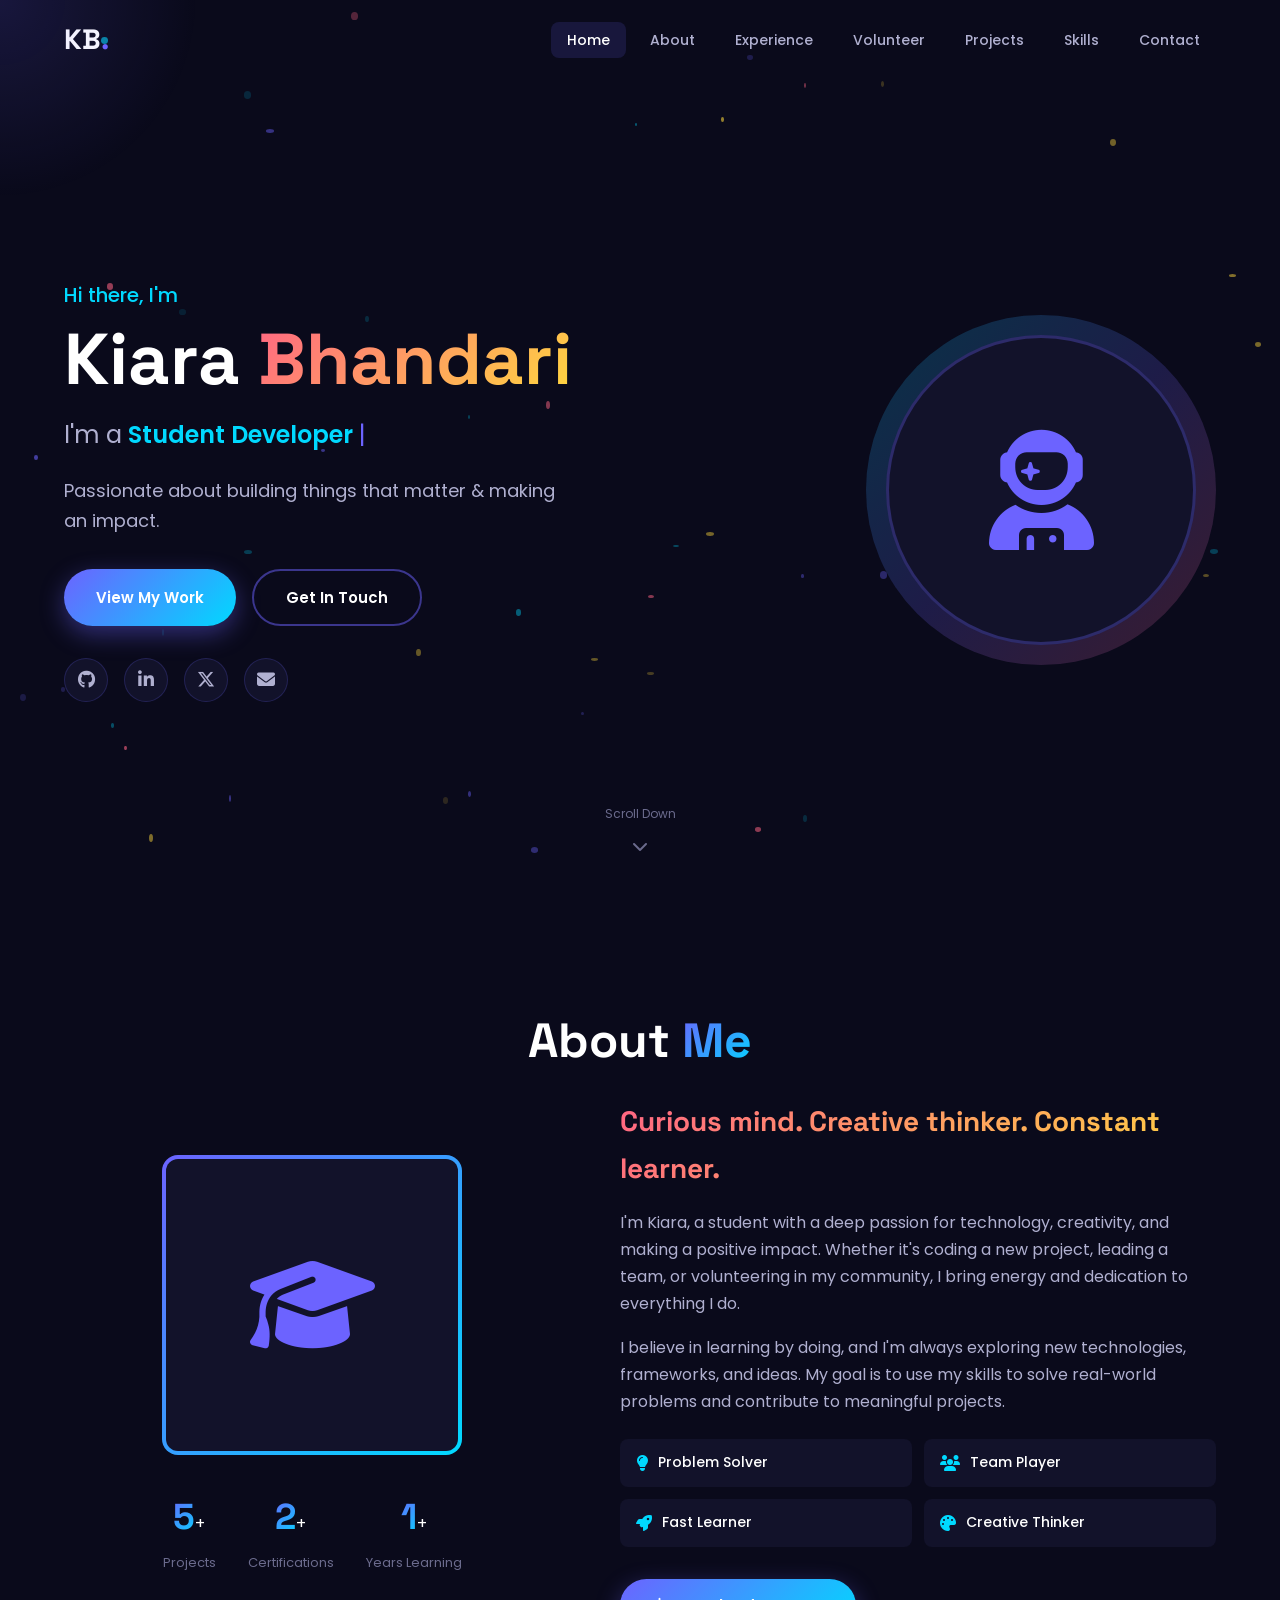
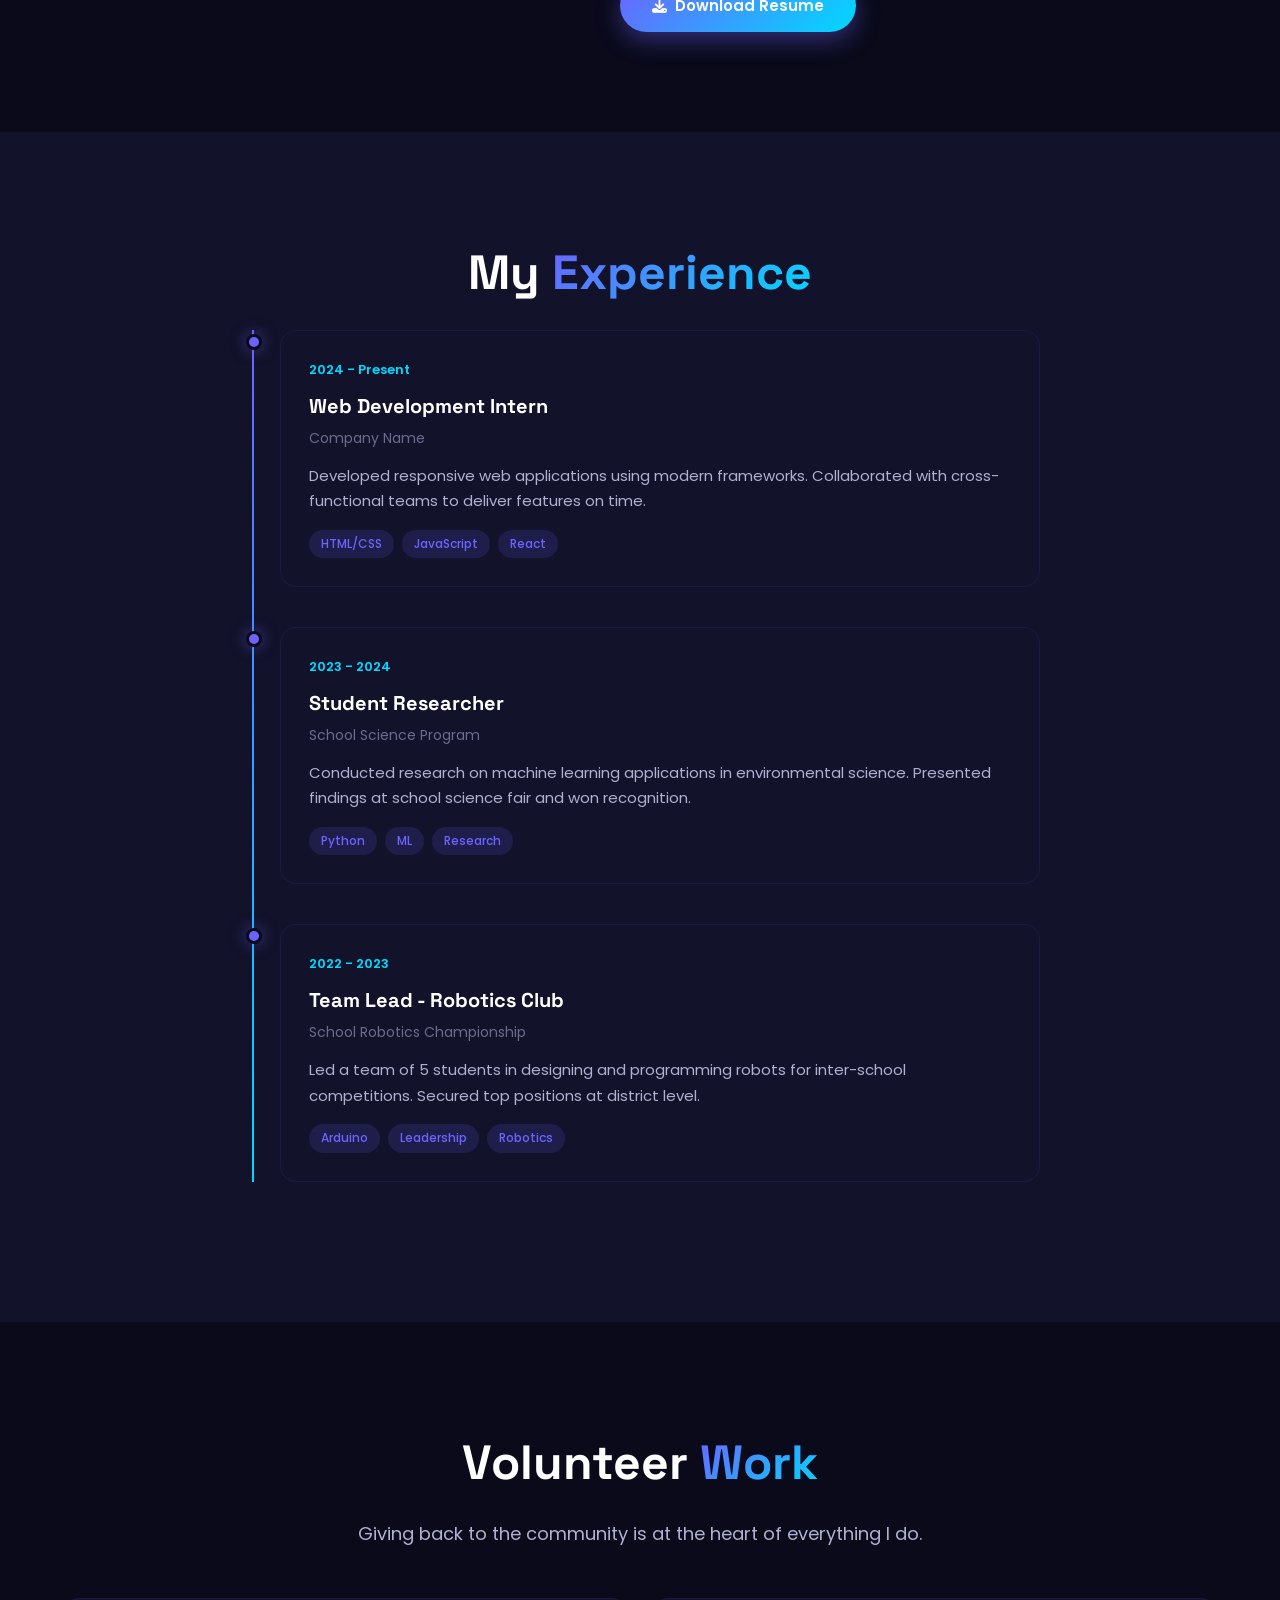
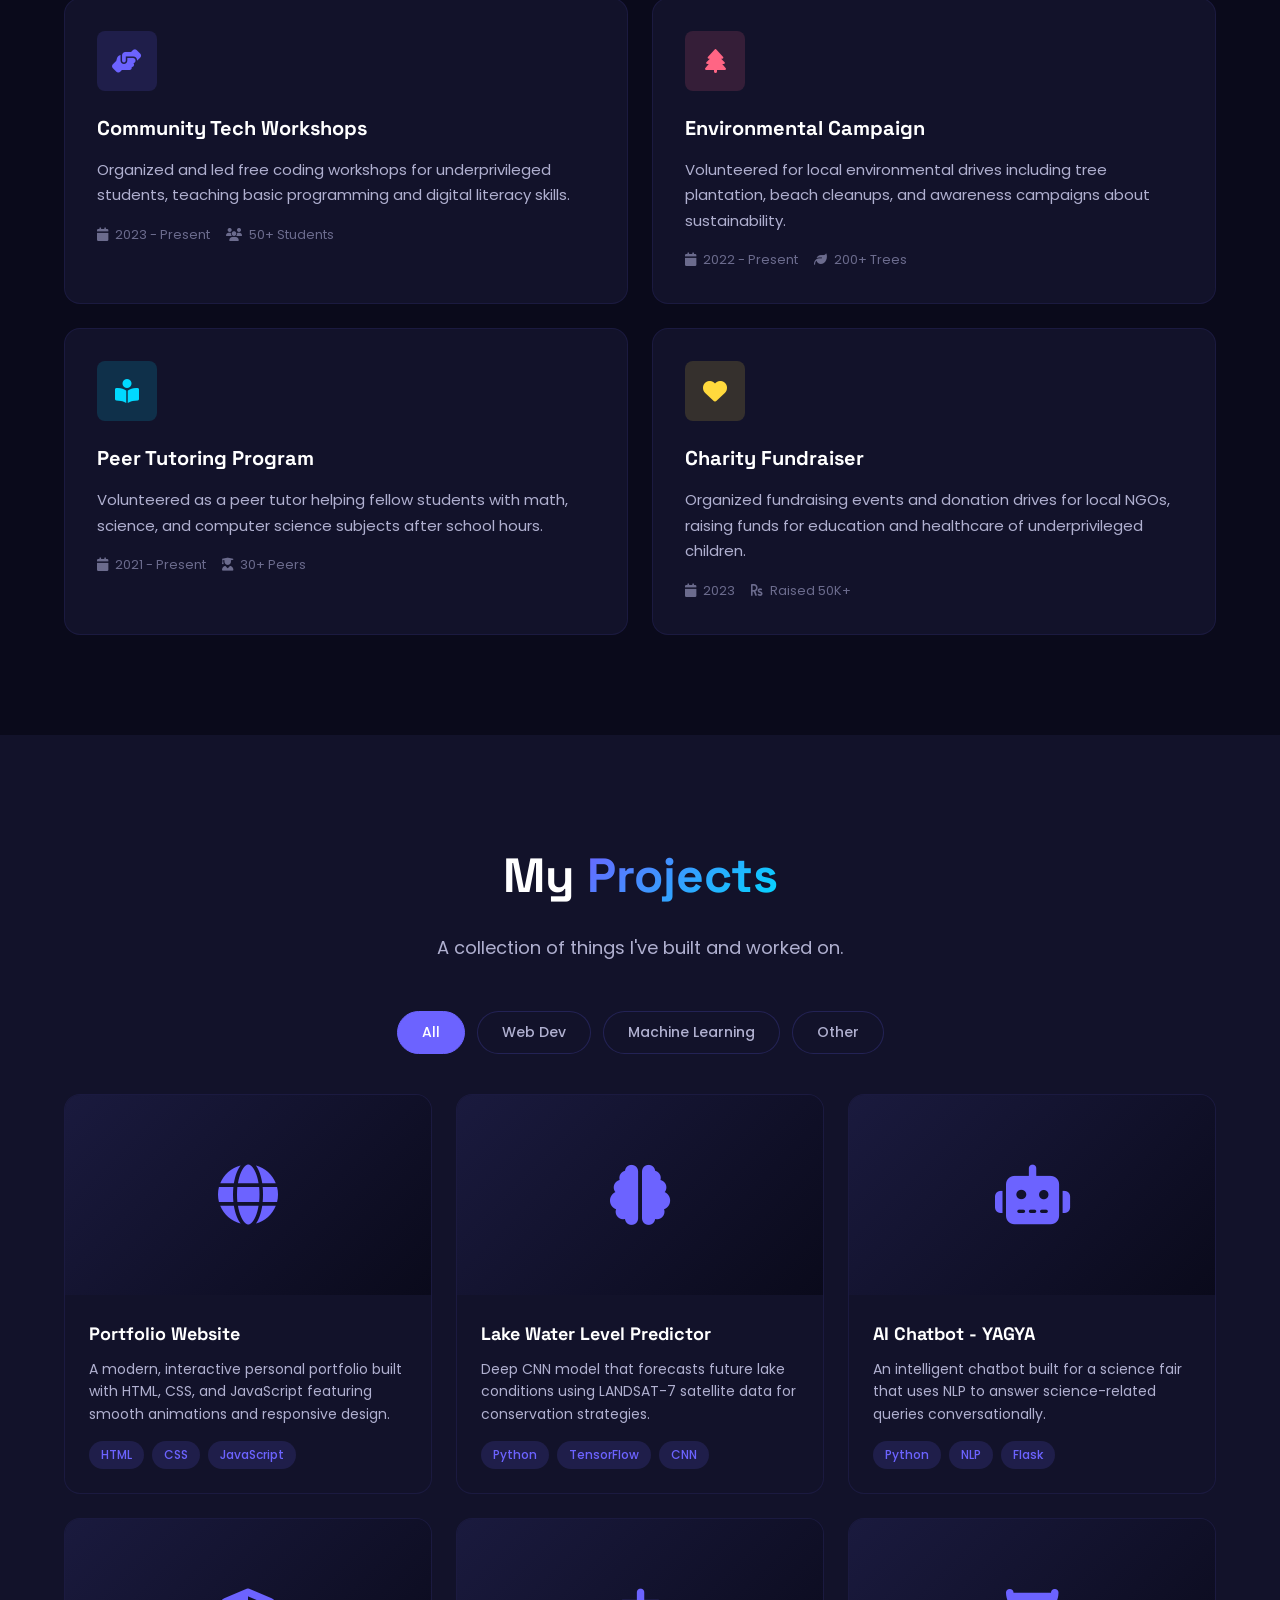
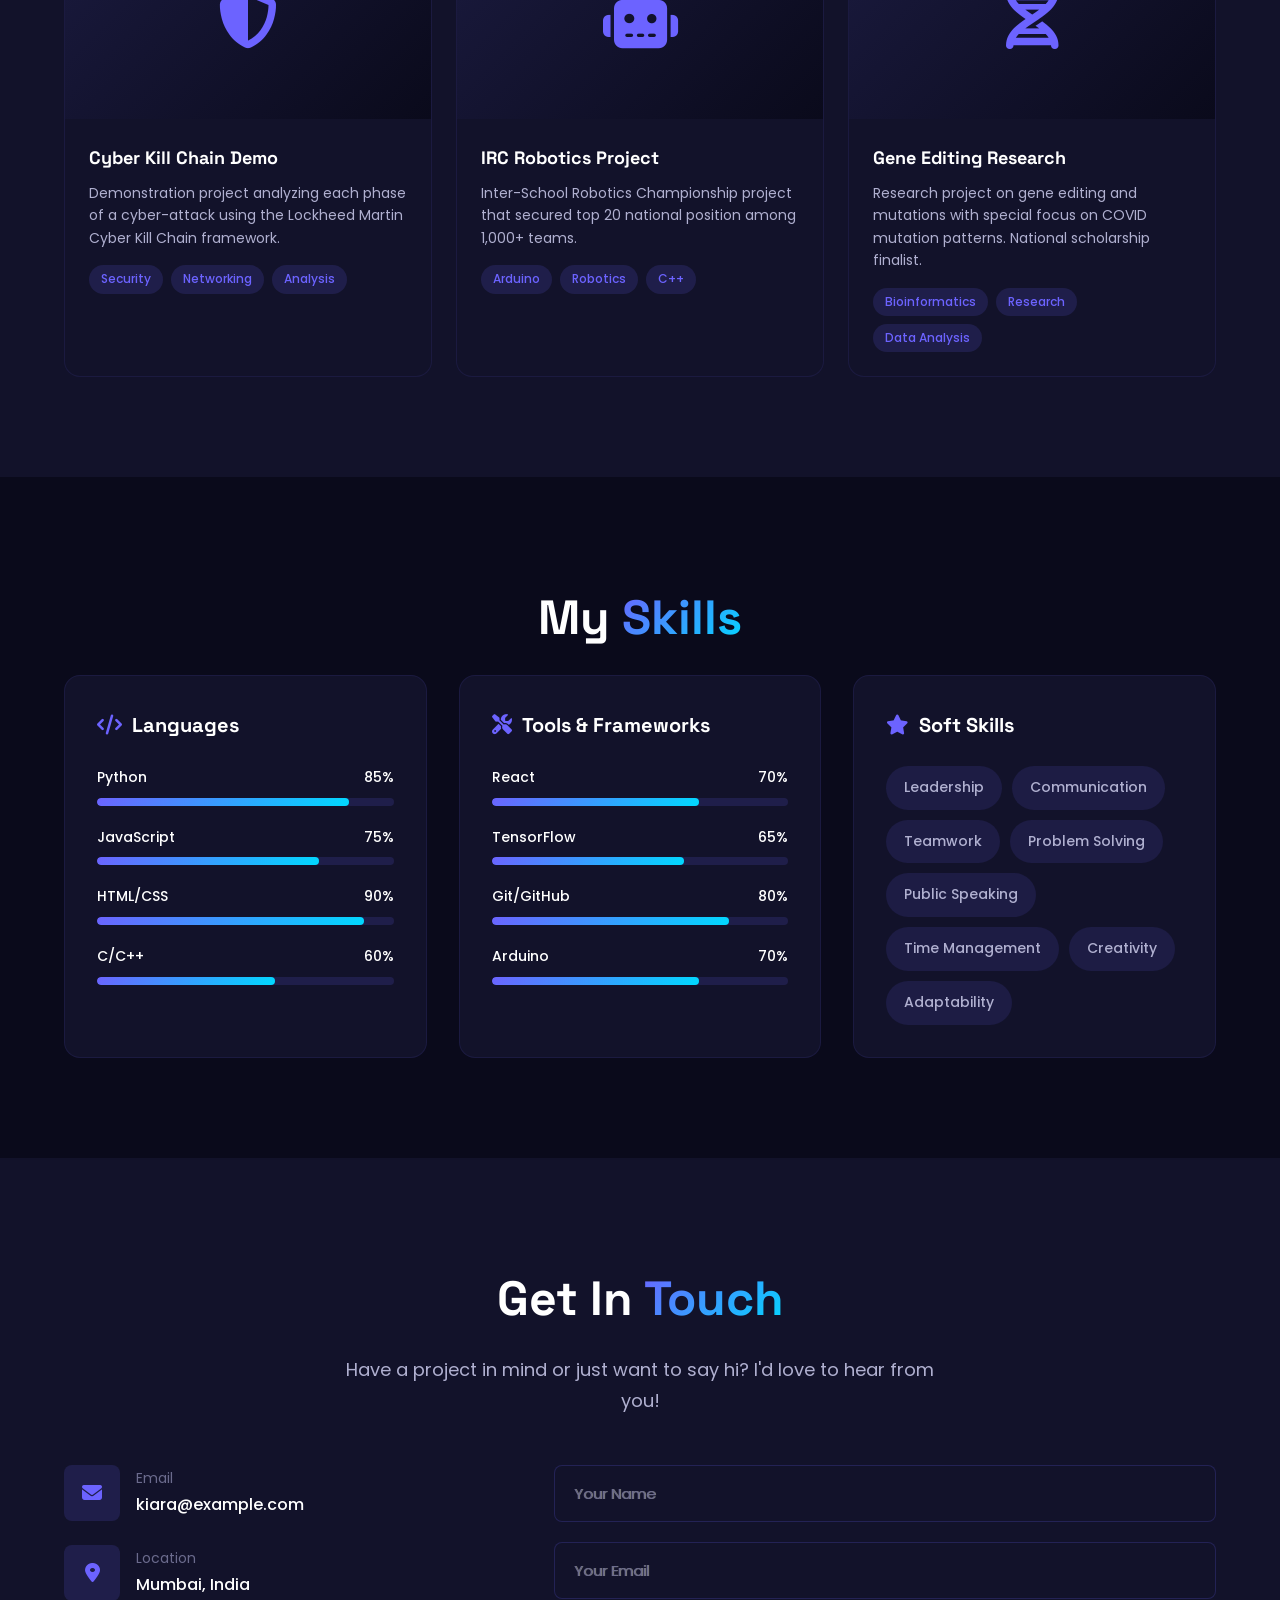
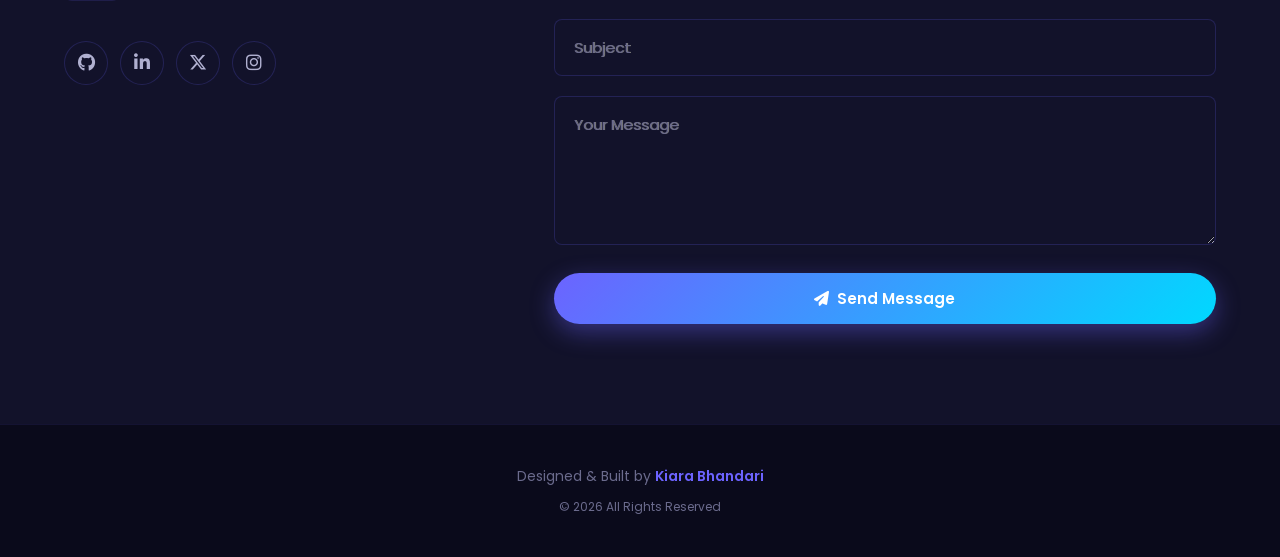
==== index.html @ eb86afe7 "Initial commit: Interactive portfolio website" ====
<!DOCTYPE html>
<html lang="en">
<head>
  <meta charset="UTF-8">
  <meta name="viewport" content="width=device-width, initial-scale=1.0">
  <title>Kiara Bhandari | Portfolio</title>
  <link rel="stylesheet" href="css/style.css">
  <link rel="preconnect" href="https://fonts.googleapis.com">
  <link href="https://fonts.googleapis.com/css2?family=Poppins:wght@300;400;600;700;800&family=Space+Grotesk:wght@400;500;700&display=swap" rel="stylesheet">
  <link rel="stylesheet" href="https://cdnjs.cloudflare.com/ajax/libs/font-awesome/6.5.0/css/all.min.css">
</head>
<body>

  <!-- Cursor Glow -->
  <div class="cursor-glow" id="cursorGlow"></div>

  <!-- Navigation -->
  <nav id="navbar">
    <div class="nav-container">
      <a href="#hero" class="nav-logo">KB<span>.</span></a>
      <button class="nav-toggle" id="navToggle" aria-label="Toggle menu">
        <span></span><span></span><span></span>
      </button>
      <ul class="nav-links" id="navLinks">
        <li><a href="#hero" class="active">Home</a></li>
        <li><a href="#about">About</a></li>
        <li><a href="#experience">Experience</a></li>
        <li><a href="#volunteer">Volunteer</a></li>
        <li><a href="#projects">Projects</a></li>
        <li><a href="#skills">Skills</a></li>
        <li><a href="#contact">Contact</a></li>
      </ul>
    </div>
  </nav>

  <!-- Hero Section -->
  <section id="hero">
    <div class="hero-particles" id="heroParticles"></div>
    <div class="hero-content">
      <div class="hero-text">
        <p class="hero-greeting animate-in">Hi there, I'm</p>
        <h1 class="hero-name animate-in">Kiara <span>Bhandari</span></h1>
        <div class="hero-typing animate-in">
          <span>I'm a </span>
          <span class="typed-text" id="typedText"></span>
          <span class="typing-cursor">|</span>
        </div>
        <p class="hero-tagline animate-in">Passionate about building things that matter & making an impact.</p>
        <div class="hero-cta animate-in">
          <a href="#projects" class="btn btn-primary">View My Work</a>
          <a href="#contact" class="btn btn-outline">Get In Touch</a>
        </div>
        <div class="hero-socials animate-in">
          <a href="https://github.com/" target="_blank" aria-label="GitHub"><i class="fab fa-github"></i></a>
          <a href="https://linkedin.com/" target="_blank" aria-label="LinkedIn"><i class="fab fa-linkedin-in"></i></a>
          <a href="https://twitter.com/" target="_blank" aria-label="Twitter"><i class="fab fa-x-twitter"></i></a>
          <a href="mailto:kiara@example.com" aria-label="Email"><i class="fas fa-envelope"></i></a>
        </div>
      </div>
      <div class="hero-image animate-in">
        <div class="hero-image-wrapper">
          <div class="hero-image-bg"></div>
          <div class="hero-avatar">
            <i class="fas fa-user-astronaut"></i>
          </div>
        </div>
      </div>
    </div>
    <a href="#about" class="scroll-indicator">
      <span>Scroll Down</span>
      <div class="scroll-arrow"><i class="fas fa-chevron-down"></i></div>
    </a>
  </section>

  <!-- About Section -->
  <section id="about" class="section">
    <div class="container">
      <h2 class="section-title" data-animate>About <span>Me</span></h2>
      <div class="about-grid">
        <div class="about-image" data-animate>
          <div class="about-image-frame">
            <div class="about-avatar">
              <i class="fas fa-graduation-cap"></i>
            </div>
          </div>
          <div class="about-stats">
            <div class="stat-item">
              <span class="stat-number" data-count="10">0</span>+
              <span class="stat-label">Projects</span>
            </div>
            <div class="stat-item">
              <span class="stat-number" data-count="5">0</span>+
              <span class="stat-label">Certifications</span>
            </div>
            <div class="stat-item">
              <span class="stat-number" data-count="3">0</span>+
              <span class="stat-label">Years Learning</span>
            </div>
          </div>
        </div>
        <div class="about-content" data-animate>
          <h3>Curious mind. Creative thinker. Constant learner.</h3>
          <p>I'm Kiara, a student with a deep passion for technology, creativity, and making a positive impact. Whether it's coding a new project, leading a team, or volunteering in my community, I bring energy and dedication to everything I do.</p>
          <p>I believe in learning by doing, and I'm always exploring new technologies, frameworks, and ideas. My goal is to use my skills to solve real-world problems and contribute to meaningful projects.</p>
          <div class="about-highlights">
            <div class="highlight-item">
              <i class="fas fa-lightbulb"></i>
              <span>Problem Solver</span>
            </div>
            <div class="highlight-item">
              <i class="fas fa-users"></i>
              <span>Team Player</span>
            </div>
            <div class="highlight-item">
              <i class="fas fa-rocket"></i>
              <span>Fast Learner</span>
            </div>
            <div class="highlight-item">
              <i class="fas fa-palette"></i>
              <span>Creative Thinker</span>
            </div>
          </div>
          <a href="#" class="btn btn-primary" download>
            <i class="fas fa-download"></i> Download Resume
          </a>
        </div>
      </div>
    </div>
  </section>

  <!-- Experience Section -->
  <section id="experience" class="section section-alt">
    <div class="container">
      <h2 class="section-title" data-animate>My <span>Experience</span></h2>
      <div class="timeline" data-animate>
        <div class="timeline-item">
          <div class="timeline-dot"></div>
          <div class="timeline-content">
            <div class="timeline-date">2024 - Present</div>
            <h3>Web Development Intern</h3>
            <h4>Company Name</h4>
            <p>Developed responsive web applications using modern frameworks. Collaborated with cross-functional teams to deliver features on time.</p>
            <div class="timeline-tags">
              <span>HTML/CSS</span>
              <span>JavaScript</span>
              <span>React</span>
            </div>
          </div>
        </div>
        <div class="timeline-item">
          <div class="timeline-dot"></div>
          <div class="timeline-content">
            <div class="timeline-date">2023 - 2024</div>
            <h3>Student Researcher</h3>
            <h4>School Science Program</h4>
            <p>Conducted research on machine learning applications in environmental science. Presented findings at school science fair and won recognition.</p>
            <div class="timeline-tags">
              <span>Python</span>
              <span>ML</span>
              <span>Research</span>
            </div>
          </div>
        </div>
        <div class="timeline-item">
          <div class="timeline-dot"></div>
          <div class="timeline-content">
            <div class="timeline-date">2022 - 2023</div>
            <h3>Team Lead - Robotics Club</h3>
            <h4>School Robotics Championship</h4>
            <p>Led a team of 5 students in designing and programming robots for inter-school competitions. Secured top positions at district level.</p>
            <div class="timeline-tags">
              <span>Arduino</span>
              <span>Leadership</span>
              <span>Robotics</span>
            </div>
          </div>
        </div>
      </div>
    </div>
  </section>

  <!-- Volunteer Work Section -->
  <section id="volunteer" class="section">
    <div class="container">
      <h2 class="section-title" data-animate>Volunteer <span>Work</span></h2>
      <p class="section-subtitle" data-animate>Giving back to the community is at the heart of everything I do.</p>
      <div class="volunteer-grid">
        <div class="volunteer-card" data-animate>
          <div class="volunteer-icon">
            <i class="fas fa-hands-helping"></i>
          </div>
          <h3>Community Tech Workshops</h3>
          <p>Organized and led free coding workshops for underprivileged students, teaching basic programming and digital literacy skills.</p>
          <div class="volunteer-meta">
            <span><i class="fas fa-calendar"></i> 2023 - Present</span>
            <span><i class="fas fa-users"></i> 50+ Students</span>
          </div>
        </div>
        <div class="volunteer-card" data-animate>
          <div class="volunteer-icon">
            <i class="fas fa-tree"></i>
          </div>
          <h3>Environmental Campaign</h3>
          <p>Volunteered for local environmental drives including tree plantation, beach cleanups, and awareness campaigns about sustainability.</p>
          <div class="volunteer-meta">
            <span><i class="fas fa-calendar"></i> 2022 - Present</span>
            <span><i class="fas fa-leaf"></i> 200+ Trees</span>
          </div>
        </div>
        <div class="volunteer-card" data-animate>
          <div class="volunteer-icon">
            <i class="fas fa-book-reader"></i>
          </div>
          <h3>Peer Tutoring Program</h3>
          <p>Volunteered as a peer tutor helping fellow students with math, science, and computer science subjects after school hours.</p>
          <div class="volunteer-meta">
            <span><i class="fas fa-calendar"></i> 2021 - Present</span>
            <span><i class="fas fa-user-graduate"></i> 30+ Peers</span>
          </div>
        </div>
        <div class="volunteer-card" data-animate>
          <div class="volunteer-icon">
            <i class="fas fa-heart"></i>
          </div>
          <h3>Charity Fundraiser</h3>
          <p>Organized fundraising events and donation drives for local NGOs, raising funds for education and healthcare of underprivileged children.</p>
          <div class="volunteer-meta">
            <span><i class="fas fa-calendar"></i> 2023</span>
            <span><i class="fas fa-rupee-sign"></i> Raised 50K+</span>
          </div>
        </div>
      </div>
    </div>
  </section>

  <!-- Projects Section -->
  <section id="projects" class="section section-alt">
    <div class="container">
      <h2 class="section-title" data-animate>My <span>Projects</span></h2>
      <p class="section-subtitle" data-animate>A collection of things I've built and worked on.</p>
      <div class="project-filters" data-animate>
        <button class="filter-btn active" data-filter="all">All</button>
        <button class="filter-btn" data-filter="web">Web Dev</button>
        <button class="filter-btn" data-filter="ml">Machine Learning</button>
        <button class="filter-btn" data-filter="other">Other</button>
      </div>
      <div class="projects-grid">
        <div class="project-card" data-category="web" data-animate>
          <div class="project-image">
            <div class="project-placeholder"><i class="fas fa-globe"></i></div>
            <div class="project-overlay">
              <a href="#" class="project-link" aria-label="View Project"><i class="fas fa-external-link-alt"></i></a>
              <a href="#" class="project-link" aria-label="View Code"><i class="fab fa-github"></i></a>
            </div>
          </div>
          <div class="project-info">
            <h3>Portfolio Website</h3>
            <p>A modern, interactive personal portfolio built with HTML, CSS, and JavaScript featuring smooth animations and responsive design.</p>
            <div class="project-tags">
              <span>HTML</span>
              <span>CSS</span>
              <span>JavaScript</span>
            </div>
          </div>
        </div>
        <div class="project-card" data-category="ml" data-animate>
          <div class="project-image">
            <div class="project-placeholder"><i class="fas fa-brain"></i></div>
            <div class="project-overlay">
              <a href="#" class="project-link" aria-label="View Project"><i class="fas fa-external-link-alt"></i></a>
              <a href="#" class="project-link" aria-label="View Code"><i class="fab fa-github"></i></a>
            </div>
          </div>
          <div class="project-info">
            <h3>Lake Water Level Predictor</h3>
            <p>Deep CNN model that forecasts future lake conditions using LANDSAT-7 satellite data for conservation strategies.</p>
            <div class="project-tags">
              <span>Python</span>
              <span>TensorFlow</span>
              <span>CNN</span>
            </div>
          </div>
        </div>
        <div class="project-card" data-category="web" data-animate>
          <div class="project-image">
            <div class="project-placeholder"><i class="fas fa-robot"></i></div>
            <div class="project-overlay">
              <a href="#" class="project-link" aria-label="View Project"><i class="fas fa-external-link-alt"></i></a>
              <a href="#" class="project-link" aria-label="View Code"><i class="fab fa-github"></i></a>
            </div>
          </div>
          <div class="project-info">
            <h3>AI Chatbot - YAGYA</h3>
            <p>An intelligent chatbot built for a science fair that uses NLP to answer science-related queries conversationally.</p>
            <div class="project-tags">
              <span>Python</span>
              <span>NLP</span>
              <span>Flask</span>
            </div>
          </div>
        </div>
        <div class="project-card" data-category="other" data-animate>
          <div class="project-image">
            <div class="project-placeholder"><i class="fas fa-shield-alt"></i></div>
            <div class="project-overlay">
              <a href="#" class="project-link" aria-label="View Project"><i class="fas fa-external-link-alt"></i></a>
              <a href="#" class="project-link" aria-label="View Code"><i class="fab fa-github"></i></a>
            </div>
          </div>
          <div class="project-info">
            <h3>Cyber Kill Chain Demo</h3>
            <p>Demonstration project analyzing each phase of a cyber-attack using the Lockheed Martin Cyber Kill Chain framework.</p>
            <div class="project-tags">
              <span>Security</span>
              <span>Networking</span>
              <span>Analysis</span>
            </div>
          </div>
        </div>
        <div class="project-card" data-category="other" data-animate>
          <div class="project-image">
            <div class="project-placeholder"><i class="fas fa-robot"></i></div>
            <div class="project-overlay">
              <a href="#" class="project-link" aria-label="View Project"><i class="fas fa-external-link-alt"></i></a>
              <a href="#" class="project-link" aria-label="View Code"><i class="fab fa-github"></i></a>
            </div>
          </div>
          <div class="project-info">
            <h3>IRC Robotics Project</h3>
            <p>Inter-School Robotics Championship project that secured top 20 national position among 1,000+ teams.</p>
            <div class="project-tags">
              <span>Arduino</span>
              <span>Robotics</span>
              <span>C++</span>
            </div>
          </div>
        </div>
        <div class="project-card" data-category="ml" data-animate>
          <div class="project-image">
            <div class="project-placeholder"><i class="fas fa-dna"></i></div>
            <div class="project-overlay">
              <a href="#" class="project-link" aria-label="View Project"><i class="fas fa-external-link-alt"></i></a>
              <a href="#" class="project-link" aria-label="View Code"><i class="fab fa-github"></i></a>
            </div>
          </div>
          <div class="project-info">
            <h3>Gene Editing Research</h3>
            <p>Research project on gene editing and mutations with special focus on COVID mutation patterns. National scholarship finalist.</p>
            <div class="project-tags">
              <span>Bioinformatics</span>
              <span>Research</span>
              <span>Data Analysis</span>
            </div>
          </div>
        </div>
      </div>
    </div>
  </section>

  <!-- Skills Section -->
  <section id="skills" class="section">
    <div class="container">
      <h2 class="section-title" data-animate>My <span>Skills</span></h2>
      <div class="skills-grid" data-animate>
        <div class="skill-category">
          <h3><i class="fas fa-code"></i> Languages</h3>
          <div class="skill-items">
            <div class="skill-item">
              <div class="skill-info">
                <span>Python</span>
                <span>85%</span>
              </div>
              <div class="skill-bar"><div class="skill-progress" data-width="85"></div></div>
            </div>
            <div class="skill-item">
              <div class="skill-info">
                <span>JavaScript</span>
                <span>75%</span>
              </div>
              <div class="skill-bar"><div class="skill-progress" data-width="75"></div></div>
            </div>
            <div class="skill-item">
              <div class="skill-info">
                <span>HTML/CSS</span>
                <span>90%</span>
              </div>
              <div class="skill-bar"><div class="skill-progress" data-width="90"></div></div>
            </div>
            <div class="skill-item">
              <div class="skill-info">
                <span>C/C++</span>
                <span>60%</span>
              </div>
              <div class="skill-bar"><div class="skill-progress" data-width="60"></div></div>
            </div>
          </div>
        </div>
        <div class="skill-category">
          <h3><i class="fas fa-tools"></i> Tools & Frameworks</h3>
          <div class="skill-items">
            <div class="skill-item">
              <div class="skill-info">
                <span>React</span>
                <span>70%</span>
              </div>
              <div class="skill-bar"><div class="skill-progress" data-width="70"></div></div>
            </div>
            <div class="skill-item">
              <div class="skill-info">
                <span>TensorFlow</span>
                <span>65%</span>
              </div>
              <div class="skill-bar"><div class="skill-progress" data-width="65"></div></div>
            </div>
            <div class="skill-item">
              <div class="skill-info">
                <span>Git/GitHub</span>
                <span>80%</span>
              </div>
              <div class="skill-bar"><div class="skill-progress" data-width="80"></div></div>
            </div>
            <div class="skill-item">
              <div class="skill-info">
                <span>Arduino</span>
                <span>70%</span>
              </div>
              <div class="skill-bar"><div class="skill-progress" data-width="70"></div></div>
            </div>
          </div>
        </div>
        <div class="skill-category">
          <h3><i class="fas fa-star"></i> Soft Skills</h3>
          <div class="soft-skills">
            <span class="soft-skill-tag">Leadership</span>
            <span class="soft-skill-tag">Communication</span>
            <span class="soft-skill-tag">Teamwork</span>
            <span class="soft-skill-tag">Problem Solving</span>
            <span class="soft-skill-tag">Public Speaking</span>
            <span class="soft-skill-tag">Time Management</span>
            <span class="soft-skill-tag">Creativity</span>
            <span class="soft-skill-tag">Adaptability</span>
          </div>
        </div>
      </div>
    </div>
  </section>

  <!-- Contact Section -->
  <section id="contact" class="section section-alt">
    <div class="container">
      <h2 class="section-title" data-animate>Get In <span>Touch</span></h2>
      <p class="section-subtitle" data-animate>Have a project in mind or just want to say hi? I'd love to hear from you!</p>
      <div class="contact-grid">
        <div class="contact-info" data-animate>
          <div class="contact-item">
            <div class="contact-icon"><i class="fas fa-envelope"></i></div>
            <div>
              <h4>Email</h4>
              <p>kiara@example.com</p>
            </div>
          </div>
          <div class="contact-item">
            <div class="contact-icon"><i class="fas fa-map-marker-alt"></i></div>
            <div>
              <h4>Location</h4>
              <p>Mumbai, India</p>
            </div>
          </div>
          <div class="contact-socials">
            <a href="https://github.com/" target="_blank" aria-label="GitHub"><i class="fab fa-github"></i></a>
            <a href="https://linkedin.com/" target="_blank" aria-label="LinkedIn"><i class="fab fa-linkedin-in"></i></a>
            <a href="https://twitter.com/" target="_blank" aria-label="Twitter"><i class="fab fa-x-twitter"></i></a>
            <a href="https://instagram.com/" target="_blank" aria-label="Instagram"><i class="fab fa-instagram"></i></a>
          </div>
        </div>
        <form class="contact-form" data-animate id="contactForm">
          <div class="form-group">
            <input type="text" id="name" placeholder="Your Name" required>
            <label for="name">Your Name</label>
          </div>
          <div class="form-group">
            <input type="email" id="email" placeholder="Your Email" required>
            <label for="email">Your Email</label>
          </div>
          <div class="form-group">
            <input type="text" id="subject" placeholder="Subject" required>
            <label for="subject">Subject</label>
          </div>
          <div class="form-group">
            <textarea id="message" rows="5" placeholder="Your Message" required></textarea>
            <label for="message">Your Message</label>
          </div>
          <button type="submit" class="btn btn-primary btn-block">
            <i class="fas fa-paper-plane"></i> Send Message
          </button>
        </form>
      </div>
    </div>
  </section>

  <!-- Footer -->
  <footer>
    <div class="container">
      <p>Designed & Built by <span>Kiara Bhandari</span></p>
      <p class="footer-copy">&copy; 2026 All Rights Reserved</p>
    </div>
  </footer>

  <!-- Back to Top -->
  <button id="backToTop" class="back-to-top" aria-label="Back to top">
    <i class="fas fa-arrow-up"></i>
  </button>

  <script src="js/main.js"></script>
</body>
</html>
---- css/style.css ----
/* ===== CSS Variables ===== */
:root {
  --primary: #6C63FF;
  --primary-dark: #5A52D5;
  --secondary: #FF6584;
  --accent: #00D9FF;
  --accent2: #FFD93D;
  --bg-dark: #0A0A1B;
  --bg-card: #12122A;
  --bg-card-hover: #1A1A3E;
  --text-primary: #FFFFFF;
  --text-secondary: #B0B0D0;
  --text-muted: #6B6B8D;
  --gradient-1: linear-gradient(135deg, #6C63FF, #00D9FF);
  --gradient-2: linear-gradient(135deg, #FF6584, #FFD93D);
  --gradient-3: linear-gradient(135deg, #00D9FF, #6C63FF, #FF6584);
  --shadow-glow: 0 0 30px rgba(108, 99, 255, 0.3);
  --shadow-card: 0 10px 40px rgba(0, 0, 0, 0.3);
  --radius: 16px;
  --radius-sm: 8px;
  --transition: all 0.3s cubic-bezier(0.4, 0, 0.2, 1);
  --font-primary: 'Poppins', sans-serif;
  --font-heading: 'Space Grotesk', sans-serif;
}

/* ===== Reset & Base ===== */
*, *::before, *::after {
  margin: 0;
  padding: 0;
  box-sizing: border-box;
}

html {
  scroll-behavior: smooth;
  scroll-padding-top: 80px;
}

body {
  font-family: var(--font-primary);
  background: var(--bg-dark);
  color: var(--text-primary);
  line-height: 1.7;
  overflow-x: hidden;
}

a {
  text-decoration: none;
  color: inherit;
}

img {
  max-width: 100%;
  display: block;
}

.container {
  max-width: 1200px;
  margin: 0 auto;
  padding: 0 24px;
}

/* ===== Cursor Glow ===== */
.cursor-glow {
  position: fixed;
  width: 400px;
  height: 400px;
  border-radius: 50%;
  background: radial-gradient(circle, rgba(108, 99, 255, 0.15) 0%, transparent 70%);
  pointer-events: none;
  z-index: 9999;
  transform: translate(-50%, -50%);
  transition: opacity 0.3s;
}

/* ===== Navigation ===== */
#navbar {
  position: fixed;
  top: 0;
  left: 0;
  right: 0;
  z-index: 1000;
  padding: 16px 0;
  transition: var(--transition);
  background: transparent;
}

#navbar.scrolled {
  background: rgba(10, 10, 27, 0.9);
  backdrop-filter: blur(20px);
  padding: 10px 0;
  box-shadow: 0 4px 30px rgba(0, 0, 0, 0.3);
}

.nav-container {
  max-width: 1200px;
  margin: 0 auto;
  padding: 0 24px;
  display: flex;
  align-items: center;
  justify-content: space-between;
}

.nav-logo {
  font-family: var(--font-heading);
  font-size: 28px;
  font-weight: 700;
  color: var(--text-primary);
}

.nav-logo span {
  color: var(--primary);
}

.nav-links {
  display: flex;
  list-style: none;
  gap: 8px;
}

.nav-links a {
  padding: 8px 16px;
  border-radius: var(--radius-sm);
  font-size: 14px;
  font-weight: 500;
  color: var(--text-secondary);
  transition: var(--transition);
  position: relative;
}

.nav-links a:hover,
.nav-links a.active {
  color: var(--text-primary);
  background: rgba(108, 99, 255, 0.15);
}

.nav-toggle {
  display: none;
  flex-direction: column;
  gap: 5px;
  background: none;
  border: none;
  cursor: pointer;
  padding: 4px;
}

.nav-toggle span {
  width: 24px;
  height: 2px;
  background: var(--text-primary);
  transition: var(--transition);
  border-radius: 2px;
}

/* ===== Section Styles ===== */
.section {
  padding: 100px 0;
}

.section-alt {
  background: var(--bg-card);
}

.section-title {
  font-family: var(--font-heading);
  font-size: 48px;
  font-weight: 700;
  text-align: center;
  margin-bottom: 16px;
}

.section-title span {
  background: var(--gradient-1);
  -webkit-background-clip: text;
  -webkit-text-fill-color: transparent;
  background-clip: text;
}

.section-subtitle {
  text-align: center;
  color: var(--text-secondary);
  font-size: 18px;
  max-width: 600px;
  margin: 0 auto 48px;
}

/* ===== Hero Section ===== */
#hero {
  min-height: 100vh;
  display: flex;
  align-items: center;
  justify-content: center;
  position: relative;
  overflow: hidden;
  padding-top: 80px;
}

.hero-particles {
  position: absolute;
  inset: 0;
  z-index: 0;
}

.hero-content {
  position: relative;
  z-index: 1;
  display: flex;
  align-items: center;
  justify-content: space-between;
  max-width: 1200px;
  margin: 0 auto;
  padding: 0 24px;
  width: 100%;
  gap: 60px;
}

.hero-text {
  flex: 1;
}

.hero-greeting {
  font-size: 20px;
  color: var(--accent);
  font-weight: 500;
  margin-bottom: 8px;
}

.hero-name {
  font-family: var(--font-heading);
  font-size: 72px;
  font-weight: 800;
  line-height: 1.1;
  margin-bottom: 16px;
}

.hero-name span {
  background: var(--gradient-2);
  -webkit-background-clip: text;
  -webkit-text-fill-color: transparent;
  background-clip: text;
}

.hero-typing {
  font-size: 24px;
  color: var(--text-secondary);
  margin-bottom: 20px;
  min-height: 36px;
}

.typed-text {
  color: var(--accent);
  font-weight: 600;
}

.typing-cursor {
  color: var(--primary);
  animation: blink 1s infinite;
}

@keyframes blink {
  0%, 100% { opacity: 1; }
  50% { opacity: 0; }
}

.hero-tagline {
  font-size: 18px;
  color: var(--text-secondary);
  margin-bottom: 32px;
  max-width: 500px;
}

.hero-cta {
  display: flex;
  gap: 16px;
  margin-bottom: 32px;
}

.hero-socials {
  display: flex;
  gap: 16px;
}

.hero-socials a {
  width: 44px;
  height: 44px;
  border-radius: 50%;
  display: flex;
  align-items: center;
  justify-content: center;
  background: var(--bg-card);
  color: var(--text-secondary);
  font-size: 18px;
  transition: var(--transition);
  border: 1px solid rgba(108, 99, 255, 0.2);
}

.hero-socials a:hover {
  background: var(--primary);
  color: white;
  transform: translateY(-4px);
  box-shadow: var(--shadow-glow);
}

.hero-image {
  flex: 0 0 auto;
}

.hero-image-wrapper {
  position: relative;
  width: 350px;
  height: 350px;
}

.hero-image-bg {
  position: absolute;
  inset: 0;
  border-radius: 50%;
  background: var(--gradient-3);
  opacity: 0.2;
  animation: pulse 4s ease-in-out infinite;
}

@keyframes pulse {
  0%, 100% { transform: scale(1); opacity: 0.2; }
  50% { transform: scale(1.05); opacity: 0.3; }
}

.hero-avatar {
  position: absolute;
  inset: 20px;
  border-radius: 50%;
  background: var(--bg-card);
  display: flex;
  align-items: center;
  justify-content: center;
  font-size: 120px;
  color: var(--primary);
  border: 3px solid rgba(108, 99, 255, 0.3);
}

.scroll-indicator {
  position: absolute;
  bottom: 40px;
  left: 50%;
  transform: translateX(-50%);
  display: flex;
  flex-direction: column;
  align-items: center;
  gap: 8px;
  color: var(--text-muted);
  font-size: 12px;
  animation: bounce 2s infinite;
}

@keyframes bounce {
  0%, 100% { transform: translateX(-50%) translateY(0); }
  50% { transform: translateX(-50%) translateY(10px); }
}

.scroll-arrow {
  font-size: 16px;
}

/* ===== Buttons ===== */
.btn {
  display: inline-flex;
  align-items: center;
  gap: 8px;
  padding: 14px 32px;
  border-radius: 50px;
  font-size: 15px;
  font-weight: 600;
  cursor: pointer;
  transition: var(--transition);
  border: none;
  font-family: var(--font-primary);
}

.btn-primary {
  background: var(--gradient-1);
  color: white;
  box-shadow: 0 8px 25px rgba(108, 99, 255, 0.4);
}

.btn-primary:hover {
  transform: translateY(-3px);
  box-shadow: 0 12px 35px rgba(108, 99, 255, 0.5);
}

.btn-outline {
  background: transparent;
  color: var(--text-primary);
  border: 2px solid rgba(108, 99, 255, 0.5);
}

.btn-outline:hover {
  background: rgba(108, 99, 255, 0.15);
  border-color: var(--primary);
  transform: translateY(-3px);
}

.btn-block {
  width: 100%;
  justify-content: center;
}

/* ===== Animate In ===== */
.animate-in {
  opacity: 0;
  transform: translateY(30px);
  animation: fadeInUp 0.8s forwards;
}

.animate-in:nth-child(1) { animation-delay: 0.1s; }
.animate-in:nth-child(2) { animation-delay: 0.2s; }
.animate-in:nth-child(3) { animation-delay: 0.3s; }
.animate-in:nth-child(4) { animation-delay: 0.4s; }
.animate-in:nth-child(5) { animation-delay: 0.5s; }
.animate-in:nth-child(6) { animation-delay: 0.6s; }

@keyframes fadeInUp {
  to {
    opacity: 1;
    transform: translateY(0);
  }
}

/* ===== Scroll Animations ===== */
[data-animate] {
  opacity: 0;
  transform: translateY(40px);
  transition: opacity 0.6s ease, transform 0.6s ease;
}

[data-animate].visible {
  opacity: 1;
  transform: translateY(0);
}

/* ===== About Section ===== */
.about-grid {
  display: grid;
  grid-template-columns: 1fr 1.2fr;
  gap: 60px;
  align-items: center;
}

.about-image-frame {
  width: 300px;
  height: 300px;
  border-radius: var(--radius);
  background: var(--gradient-1);
  padding: 4px;
  margin: 0 auto;
}

.about-avatar {
  width: 100%;
  height: 100%;
  border-radius: calc(var(--radius) - 4px);
  background: var(--bg-card);
  display: flex;
  align-items: center;
  justify-content: center;
  font-size: 100px;
  color: var(--primary);
}

.about-stats {
  display: flex;
  justify-content: center;
  gap: 32px;
  margin-top: 32px;
}

.stat-item {
  text-align: center;
}

.stat-number {
  font-family: var(--font-heading);
  font-size: 36px;
  font-weight: 700;
  background: var(--gradient-1);
  -webkit-background-clip: text;
  -webkit-text-fill-color: transparent;
  background-clip: text;
}

.stat-label {
  display: block;
  font-size: 13px;
  color: var(--text-muted);
  margin-top: 4px;
}

.about-content h3 {
  font-family: var(--font-heading);
  font-size: 28px;
  margin-bottom: 16px;
  background: var(--gradient-2);
  -webkit-background-clip: text;
  -webkit-text-fill-color: transparent;
  background-clip: text;
}

.about-content p {
  color: var(--text-secondary);
  margin-bottom: 16px;
  font-size: 16px;
}

.about-highlights {
  display: grid;
  grid-template-columns: 1fr 1fr;
  gap: 12px;
  margin: 24px 0 32px;
}

.highlight-item {
  display: flex;
  align-items: center;
  gap: 10px;
  padding: 12px 16px;
  background: var(--bg-card);
  border-radius: var(--radius-sm);
  font-size: 14px;
  font-weight: 500;
  transition: var(--transition);
}

.highlight-item:hover {
  background: var(--bg-card-hover);
  transform: translateX(8px);
}

.highlight-item i {
  color: var(--accent);
  font-size: 16px;
}

/* ===== Timeline (Experience) ===== */
.timeline {
  position: relative;
  max-width: 800px;
  margin: 0 auto;
  padding-left: 40px;
}

.timeline::before {
  content: '';
  position: absolute;
  left: 12px;
  top: 0;
  bottom: 0;
  width: 2px;
  background: var(--gradient-1);
}

.timeline-item {
  position: relative;
  margin-bottom: 40px;
}

.timeline-dot {
  position: absolute;
  left: -34px;
  top: 4px;
  width: 16px;
  height: 16px;
  border-radius: 50%;
  background: var(--primary);
  border: 3px solid var(--bg-dark);
  box-shadow: 0 0 15px rgba(108, 99, 255, 0.5);
}

.timeline-content {
  background: var(--bg-card);
  padding: 28px;
  border-radius: var(--radius);
  border: 1px solid rgba(108, 99, 255, 0.1);
  transition: var(--transition);
}

.timeline-content:hover {
  border-color: rgba(108, 99, 255, 0.3);
  transform: translateX(8px);
  box-shadow: var(--shadow-glow);
}

.timeline-date {
  font-size: 13px;
  color: var(--accent);
  font-weight: 600;
  margin-bottom: 8px;
}

.timeline-content h3 {
  font-family: var(--font-heading);
  font-size: 20px;
  margin-bottom: 4px;
}

.timeline-content h4 {
  font-size: 14px;
  color: var(--text-muted);
  font-weight: 400;
  margin-bottom: 12px;
}

.timeline-content p {
  color: var(--text-secondary);
  font-size: 15px;
  margin-bottom: 16px;
}

.timeline-tags {
  display: flex;
  flex-wrap: wrap;
  gap: 8px;
}

.timeline-tags span {
  padding: 4px 12px;
  background: rgba(108, 99, 255, 0.15);
  color: var(--primary);
  border-radius: 20px;
  font-size: 12px;
  font-weight: 500;
}

/* ===== Volunteer Section ===== */
.volunteer-grid {
  display: grid;
  grid-template-columns: repeat(2, 1fr);
  gap: 24px;
}

.volunteer-card {
  background: var(--bg-card);
  padding: 32px;
  border-radius: var(--radius);
  border: 1px solid rgba(108, 99, 255, 0.1);
  transition: var(--transition);
  position: relative;
  overflow: hidden;
}

.volunteer-card::before {
  content: '';
  position: absolute;
  top: 0;
  left: 0;
  right: 0;
  height: 3px;
  background: var(--gradient-2);
  transform: scaleX(0);
  transition: transform 0.4s ease;
}

.volunteer-card:hover::before {
  transform: scaleX(1);
}

.volunteer-card:hover {
  transform: translateY(-8px);
  border-color: rgba(108, 99, 255, 0.3);
  box-shadow: var(--shadow-card);
}

.volunteer-icon {
  width: 60px;
  height: 60px;
  border-radius: var(--radius-sm);
  background: rgba(108, 99, 255, 0.15);
  display: flex;
  align-items: center;
  justify-content: center;
  font-size: 24px;
  color: var(--primary);
  margin-bottom: 20px;
}

.volunteer-card:nth-child(2) .volunteer-icon {
  background: rgba(255, 101, 132, 0.15);
  color: var(--secondary);
}

.volunteer-card:nth-child(3) .volunteer-icon {
  background: rgba(0, 217, 255, 0.15);
  color: var(--accent);
}

.volunteer-card:nth-child(4) .volunteer-icon {
  background: rgba(255, 217, 61, 0.15);
  color: var(--accent2);
}

.volunteer-card h3 {
  font-family: var(--font-heading);
  font-size: 20px;
  margin-bottom: 12px;
}

.volunteer-card p {
  color: var(--text-secondary);
  font-size: 15px;
  margin-bottom: 16px;
}

.volunteer-meta {
  display: flex;
  gap: 16px;
  font-size: 13px;
  color: var(--text-muted);
}

.volunteer-meta i {
  margin-right: 4px;
}

/* ===== Projects Section ===== */
.project-filters {
  display: flex;
  justify-content: center;
  gap: 12px;
  margin-bottom: 40px;
  flex-wrap: wrap;
}

.filter-btn {
  padding: 10px 24px;
  border-radius: 50px;
  background: var(--bg-card);
  color: var(--text-secondary);
  border: 1px solid rgba(108, 99, 255, 0.2);
  cursor: pointer;
  font-size: 14px;
  font-weight: 500;
  transition: var(--transition);
  font-family: var(--font-primary);
}

.filter-btn:hover,
.filter-btn.active {
  background: var(--primary);
  color: white;
  border-color: var(--primary);
}

.projects-grid {
  display: grid;
  grid-template-columns: repeat(3, 1fr);
  gap: 24px;
}

.project-card {
  background: var(--bg-card);
  border-radius: var(--radius);
  overflow: hidden;
  border: 1px solid rgba(108, 99, 255, 0.1);
  transition: var(--transition);
}

.project-card:hover {
  transform: translateY(-8px);
  border-color: rgba(108, 99, 255, 0.3);
  box-shadow: var(--shadow-card);
}

.project-card.hidden {
  display: none;
}

.project-image {
  position: relative;
  height: 200px;
  overflow: hidden;
}

.project-placeholder {
  width: 100%;
  height: 100%;
  display: flex;
  align-items: center;
  justify-content: center;
  font-size: 60px;
  background: linear-gradient(135deg, var(--bg-card-hover), var(--bg-dark));
  color: var(--primary);
}

.project-overlay {
  position: absolute;
  inset: 0;
  background: rgba(108, 99, 255, 0.9);
  display: flex;
  align-items: center;
  justify-content: center;
  gap: 16px;
  opacity: 0;
  transition: var(--transition);
}

.project-card:hover .project-overlay {
  opacity: 1;
}

.project-link {
  width: 48px;
  height: 48px;
  border-radius: 50%;
  background: rgba(255, 255, 255, 0.2);
  display: flex;
  align-items: center;
  justify-content: center;
  color: white;
  font-size: 18px;
  transition: var(--transition);
  transform: translateY(20px);
}

.project-card:hover .project-link {
  transform: translateY(0);
}

.project-link:hover {
  background: white;
  color: var(--primary);
}

.project-info {
  padding: 24px;
}

.project-info h3 {
  font-family: var(--font-heading);
  font-size: 18px;
  margin-bottom: 8px;
}

.project-info p {
  color: var(--text-secondary);
  font-size: 14px;
  margin-bottom: 16px;
  line-height: 1.6;
}

.project-tags {
  display: flex;
  flex-wrap: wrap;
  gap: 8px;
}

.project-tags span {
  padding: 4px 12px;
  background: rgba(108, 99, 255, 0.15);
  color: var(--primary);
  border-radius: 20px;
  font-size: 12px;
  font-weight: 500;
}

/* ===== Skills Section ===== */
.skills-grid {
  display: grid;
  grid-template-columns: repeat(3, 1fr);
  gap: 32px;
}

.skill-category {
  background: var(--bg-card);
  padding: 32px;
  border-radius: var(--radius);
  border: 1px solid rgba(108, 99, 255, 0.1);
}

.skill-category h3 {
  font-family: var(--font-heading);
  font-size: 20px;
  margin-bottom: 24px;
  display: flex;
  align-items: center;
  gap: 10px;
}

.skill-category h3 i {
  color: var(--primary);
}

.skill-item {
  margin-bottom: 20px;
}

.skill-info {
  display: flex;
  justify-content: space-between;
  margin-bottom: 8px;
  font-size: 14px;
  font-weight: 500;
}

.skill-bar {
  height: 8px;
  background: rgba(108, 99, 255, 0.15);
  border-radius: 4px;
  overflow: hidden;
}

.skill-progress {
  height: 100%;
  background: var(--gradient-1);
  border-radius: 4px;
  width: 0;
  transition: width 1.5s ease;
}

.soft-skills {
  display: flex;
  flex-wrap: wrap;
  gap: 10px;
}

.soft-skill-tag {
  padding: 10px 18px;
  background: rgba(108, 99, 255, 0.12);
  border-radius: 50px;
  font-size: 14px;
  font-weight: 500;
  color: var(--text-secondary);
  transition: var(--transition);
  cursor: default;
}

.soft-skill-tag:hover {
  background: rgba(108, 99, 255, 0.25);
  color: var(--text-primary);
  transform: translateY(-2px);
}

/* ===== Contact Section ===== */
.contact-grid {
  display: grid;
  grid-template-columns: 1fr 1.5fr;
  gap: 48px;
  align-items: start;
}

.contact-info {
  display: flex;
  flex-direction: column;
  gap: 24px;
}

.contact-item {
  display: flex;
  align-items: center;
  gap: 16px;
}

.contact-icon {
  width: 56px;
  height: 56px;
  border-radius: var(--radius-sm);
  background: rgba(108, 99, 255, 0.15);
  display: flex;
  align-items: center;
  justify-content: center;
  font-size: 20px;
  color: var(--primary);
  flex-shrink: 0;
}

.contact-item h4 {
  font-size: 14px;
  color: var(--text-muted);
  font-weight: 400;
}

.contact-item p {
  font-size: 16px;
  font-weight: 500;
}

.contact-socials {
  display: flex;
  gap: 12px;
  margin-top: 16px;
}

.contact-socials a {
  width: 44px;
  height: 44px;
  border-radius: 50%;
  background: var(--bg-card);
  display: flex;
  align-items: center;
  justify-content: center;
  color: var(--text-secondary);
  font-size: 18px;
  transition: var(--transition);
  border: 1px solid rgba(108, 99, 255, 0.2);
}

.contact-socials a:hover {
  background: var(--primary);
  color: white;
  transform: translateY(-4px);
}

.contact-form {
  display: flex;
  flex-direction: column;
  gap: 20px;
}

.form-group {
  position: relative;
}

.form-group input,
.form-group textarea {
  width: 100%;
  padding: 16px 20px;
  background: var(--bg-card);
  border: 1px solid rgba(108, 99, 255, 0.2);
  border-radius: var(--radius-sm);
  color: var(--text-primary);
  font-size: 15px;
  font-family: var(--font-primary);
  transition: var(--transition);
  outline: none;
}

.form-group input:focus,
.form-group textarea:focus {
  border-color: var(--primary);
  box-shadow: 0 0 15px rgba(108, 99, 255, 0.2);
}

.form-group label {
  position: absolute;
  left: 20px;
  top: 16px;
  color: var(--text-muted);
  font-size: 15px;
  pointer-events: none;
  transition: var(--transition);
}

.form-group input:focus + label,
.form-group input:not(:placeholder-shown) + label,
.form-group textarea:focus + label,
.form-group textarea:not(:placeholder-shown) + label {
  top: -10px;
  left: 12px;
  font-size: 12px;
  background: var(--bg-dark);
  padding: 0 8px;
  color: var(--primary);
}

.form-group textarea {
  resize: vertical;
  min-height: 120px;
}

/* ===== Footer ===== */
footer {
  padding: 40px 0;
  text-align: center;
  border-top: 1px solid rgba(108, 99, 255, 0.1);
}

footer p {
  color: var(--text-muted);
  font-size: 14px;
}

footer span {
  color: var(--primary);
  font-weight: 600;
}

.footer-copy {
  margin-top: 8px;
  font-size: 12px;
}

/* ===== Back to Top ===== */
.back-to-top {
  position: fixed;
  bottom: 30px;
  right: 30px;
  width: 50px;
  height: 50px;
  border-radius: 50%;
  background: var(--primary);
  color: white;
  border: none;
  cursor: pointer;
  font-size: 18px;
  display: flex;
  align-items: center;
  justify-content: center;
  opacity: 0;
  visibility: hidden;
  transition: var(--transition);
  box-shadow: 0 8px 25px rgba(108, 99, 255, 0.4);
  z-index: 100;
}

.back-to-top.visible {
  opacity: 1;
  visibility: visible;
}

.back-to-top:hover {
  transform: translateY(-4px);
  box-shadow: 0 12px 35px rgba(108, 99, 255, 0.5);
}

/* ===== Responsive ===== */
@media (max-width: 1024px) {
  .hero-content {
    flex-direction: column;
    text-align: center;
  }

  .hero-cta,
  .hero-socials {
    justify-content: center;
  }

  .hero-image-wrapper {
    width: 250px;
    height: 250px;
  }

  .about-grid {
    grid-template-columns: 1fr;
    text-align: center;
  }

  .about-highlights {
    justify-items: center;
  }

  .skills-grid {
    grid-template-columns: 1fr;
  }

  .projects-grid {
    grid-template-columns: repeat(2, 1fr);
  }

  .contact-grid {
    grid-template-columns: 1fr;
  }
}

@media (max-width: 768px) {
  .nav-toggle {
    display: flex;
  }

  .nav-links {
    position: fixed;
    top: 0;
    right: -100%;
    width: 280px;
    height: 100vh;
    background: var(--bg-card);
    flex-direction: column;
    padding: 80px 32px 32px;
    gap: 8px;
    transition: right 0.3s ease;
    box-shadow: -10px 0 30px rgba(0, 0, 0, 0.3);
  }

  .nav-links.open {
    right: 0;
  }

  .hero-name {
    font-size: 42px;
  }

  .hero-typing {
    font-size: 18px;
  }

  .section-title {
    font-size: 36px;
  }

  .volunteer-grid {
    grid-template-columns: 1fr;
  }

  .projects-grid {
    grid-template-columns: 1fr;
  }

  .timeline {
    padding-left: 30px;
  }
}

@media (max-width: 480px) {
  .hero-name {
    font-size: 32px;
  }

  .hero-cta {
    flex-direction: column;
    align-items: center;
  }

  .about-stats {
    flex-direction: column;
    gap: 16px;
  }

  .about-highlights {
    grid-template-columns: 1fr;
  }
}
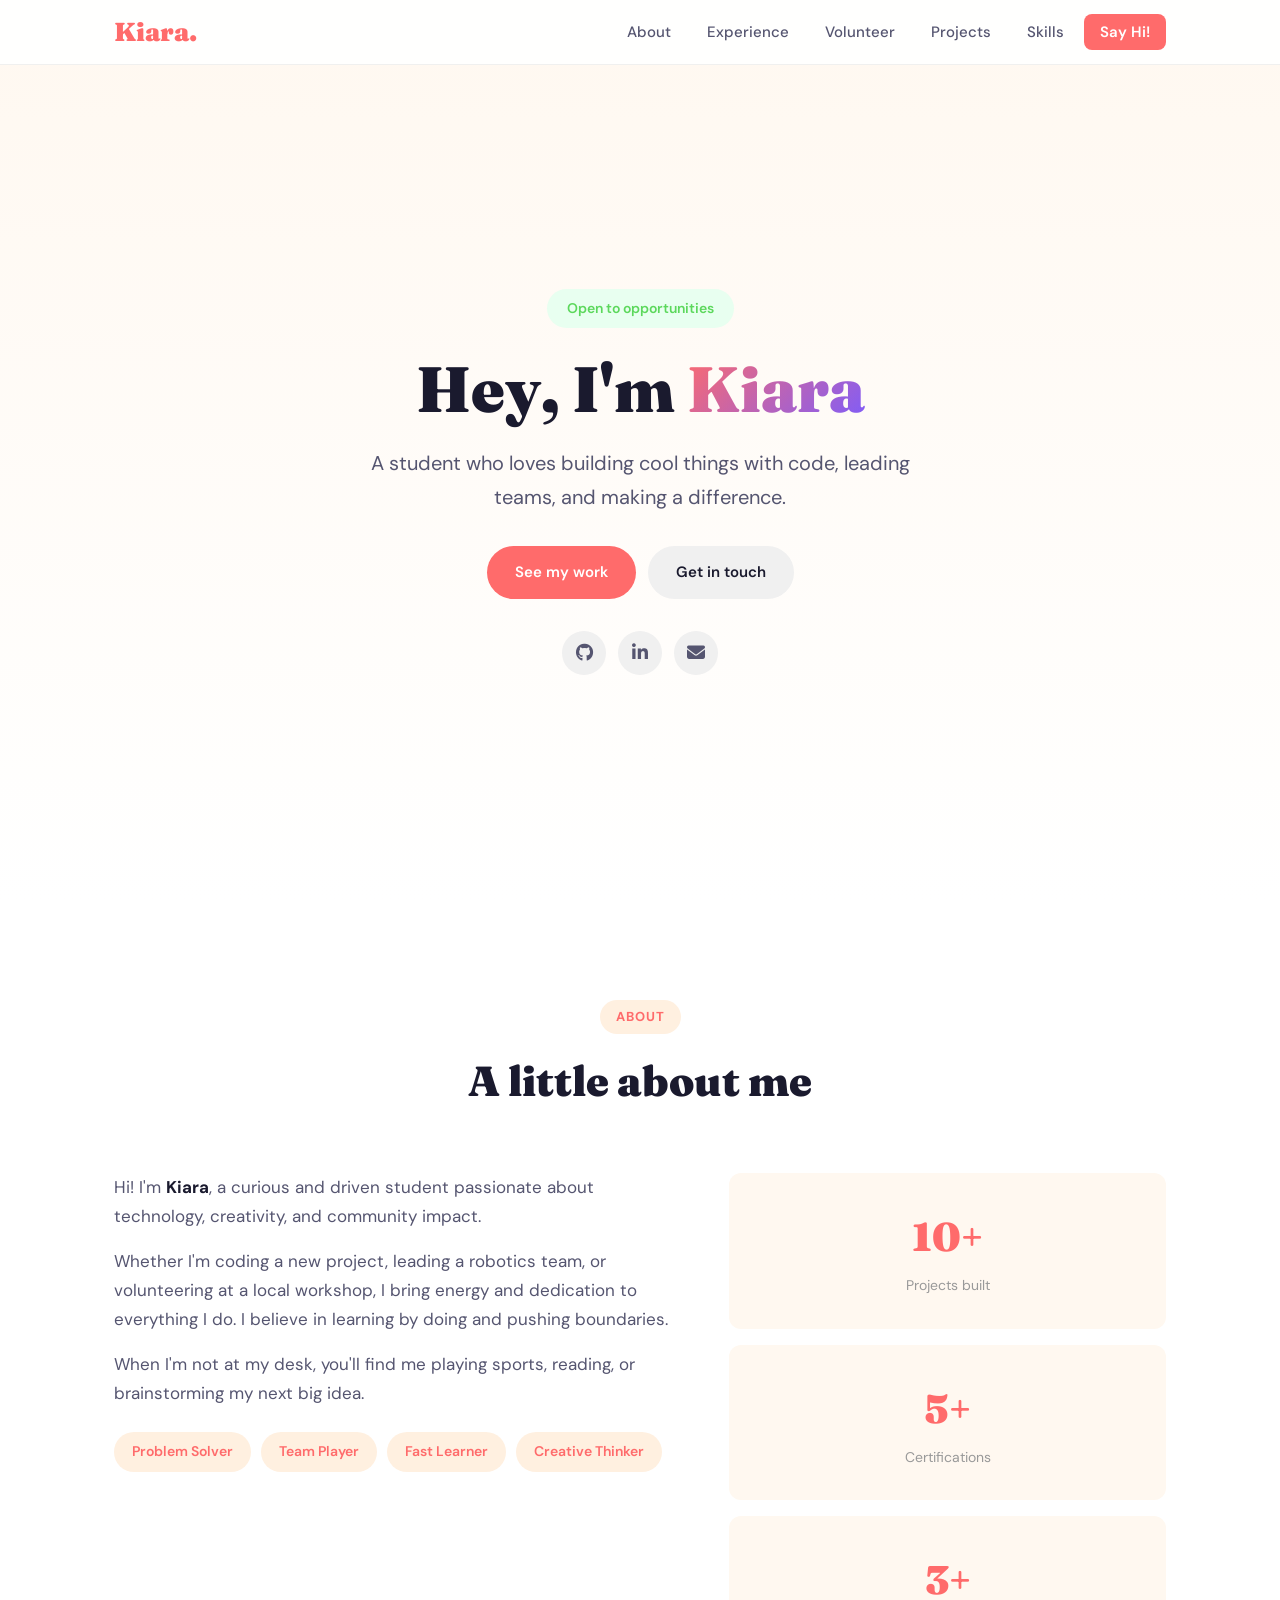
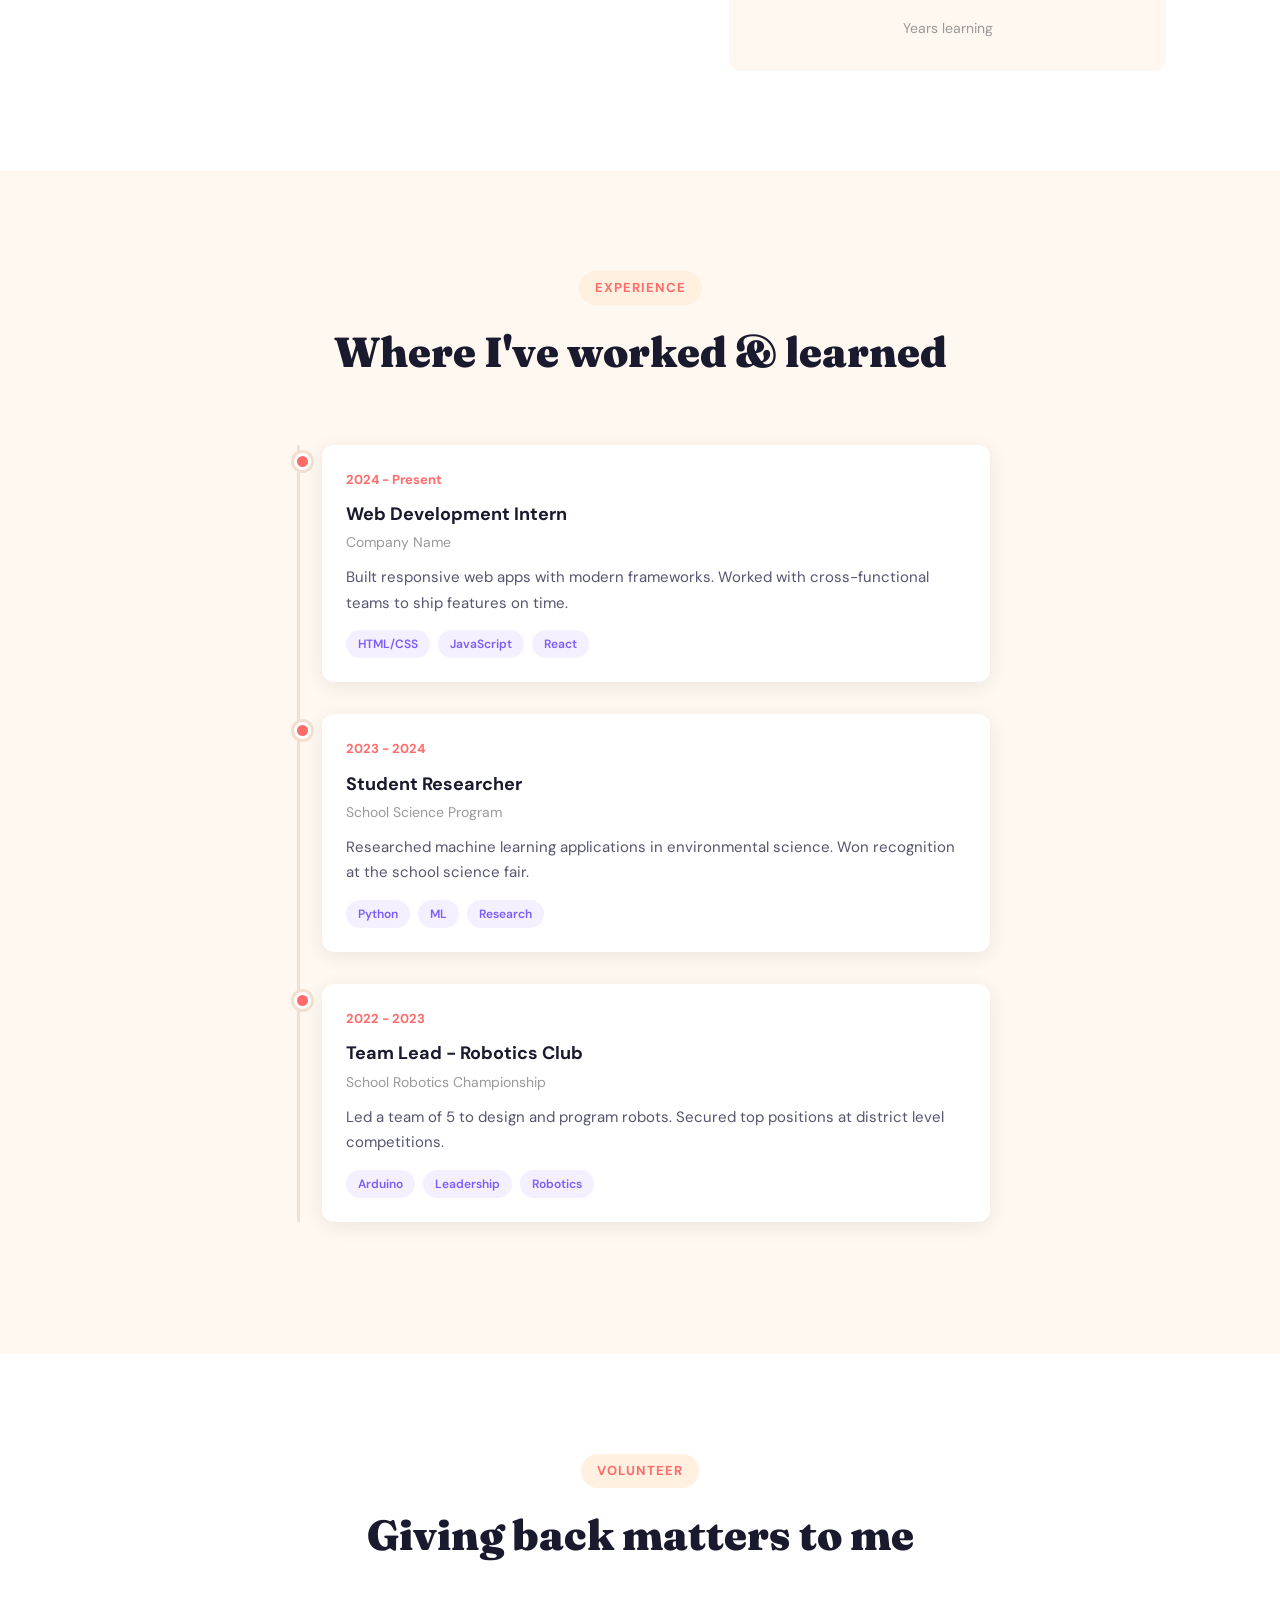
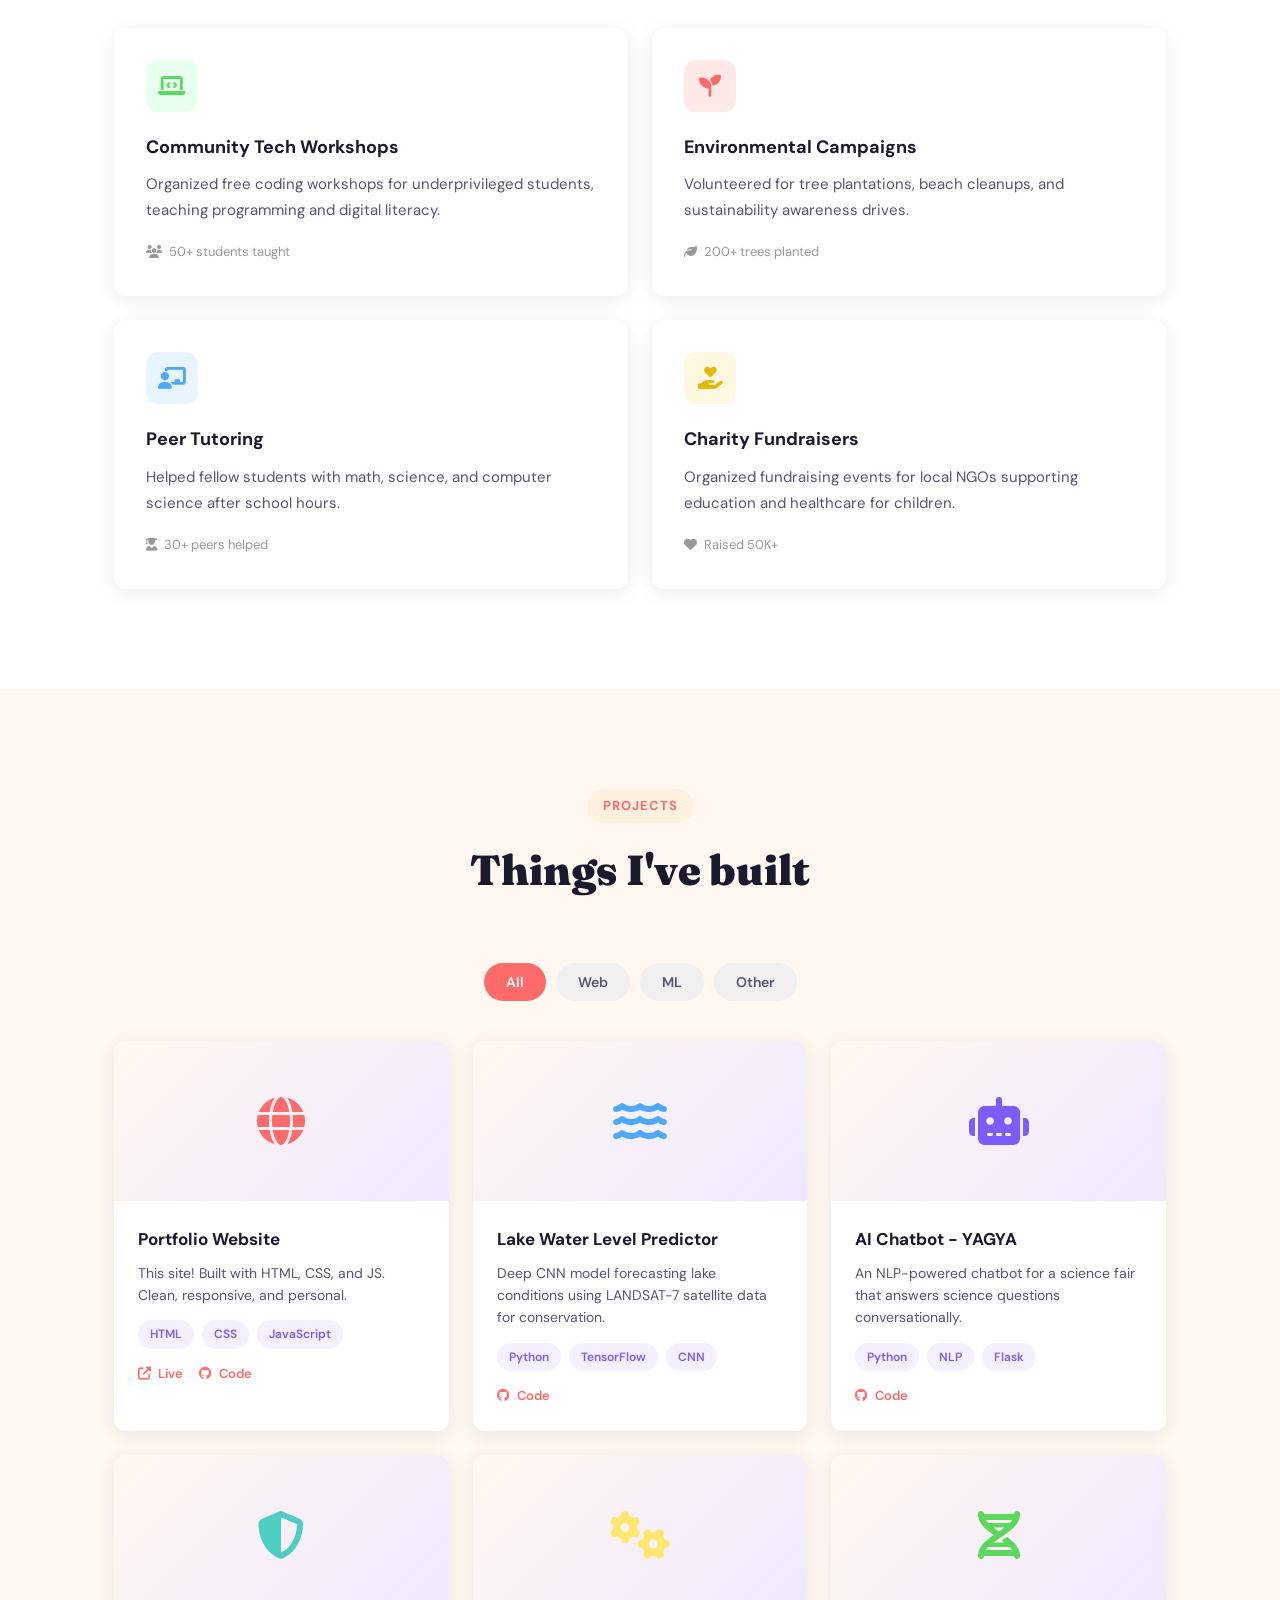
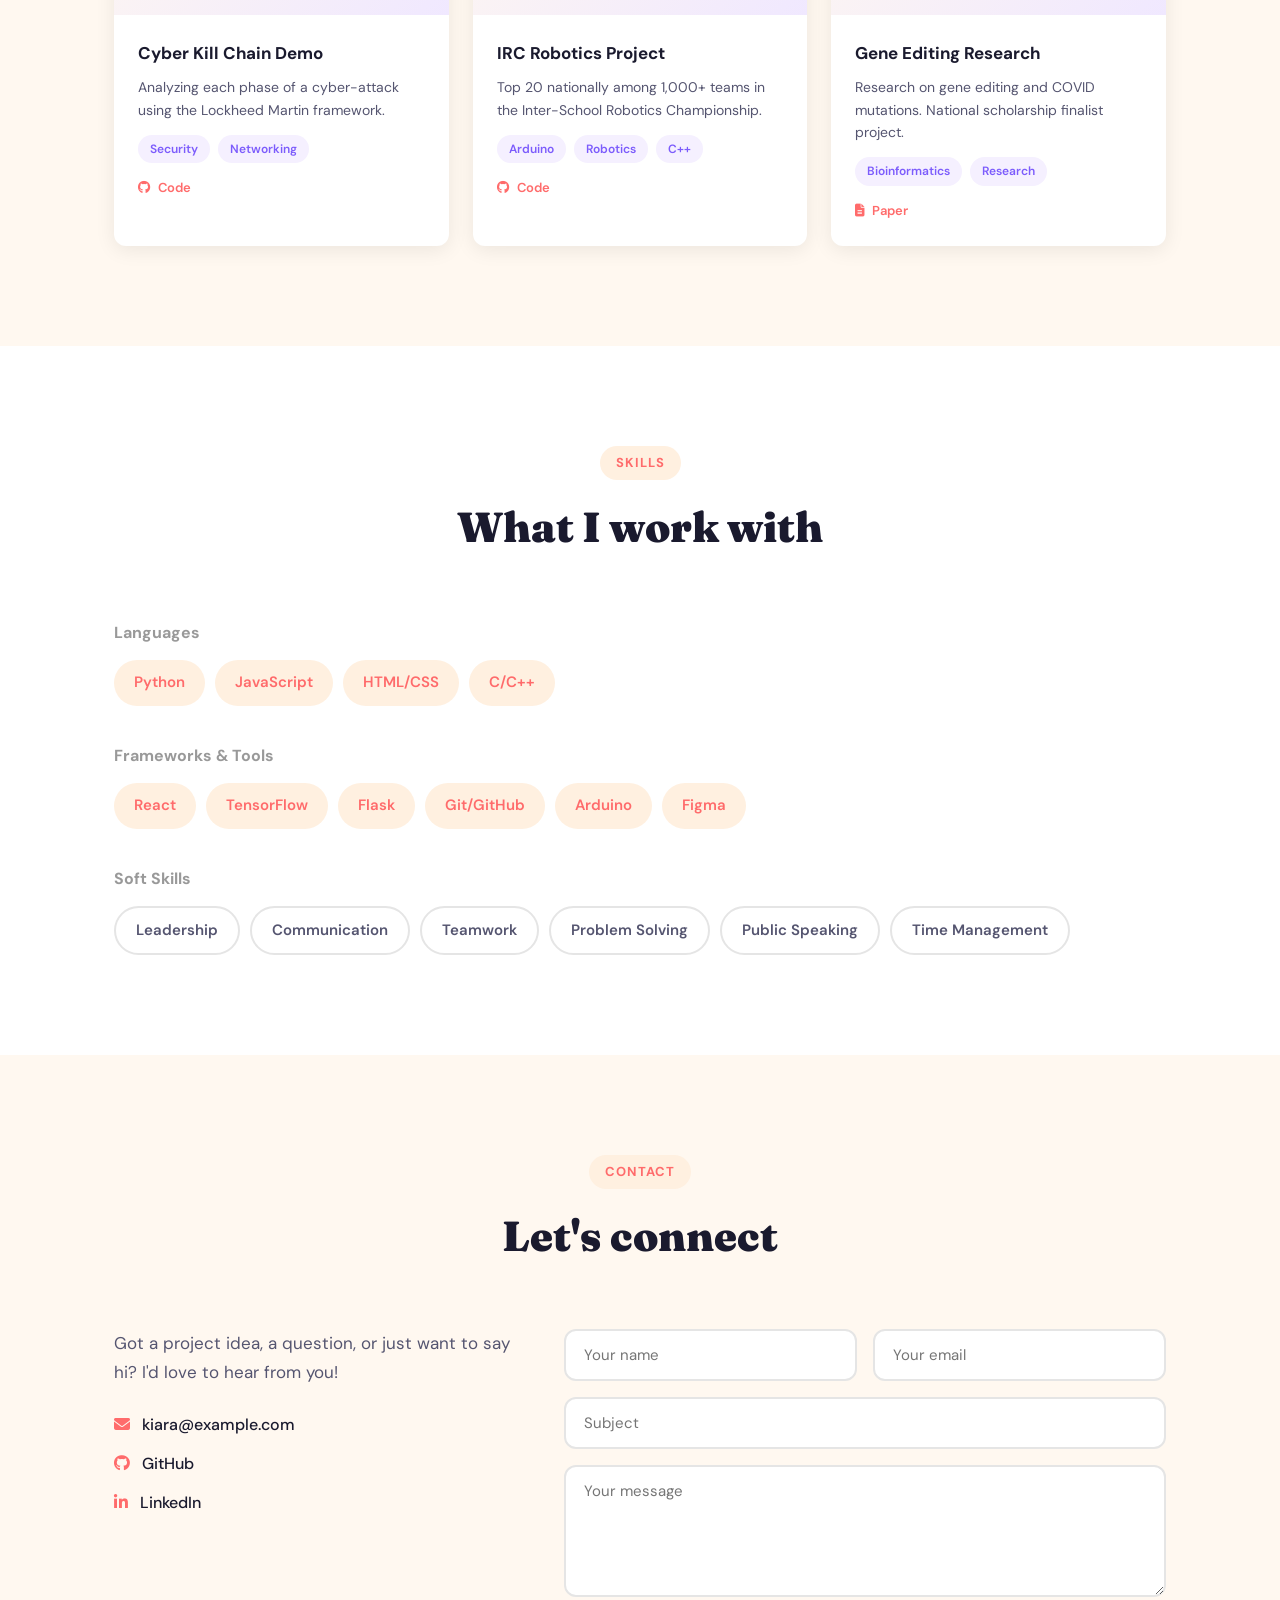
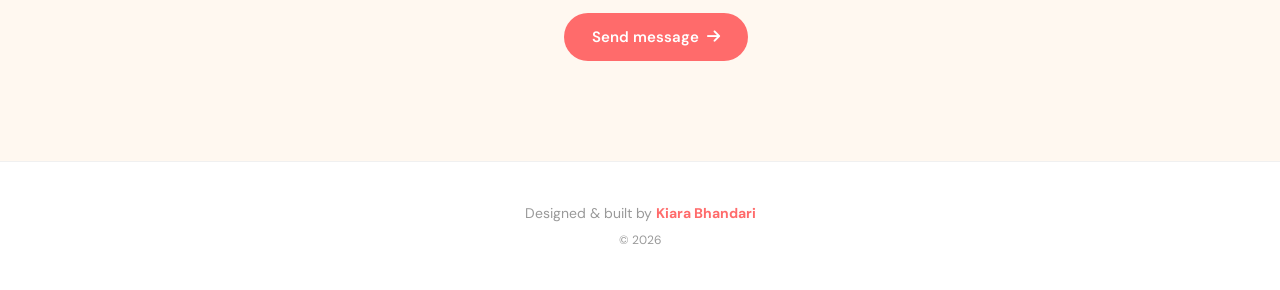
==== commit 085058a5: "Redesign: bright, bold, clean portfolio" ====
--- a/index.html
+++ b/index.html
@@ -3,496 +3,335 @@
 <head>
   <meta charset="UTF-8">
   <meta name="viewport" content="width=device-width, initial-scale=1.0">
-  <title>Kiara Bhandari | Portfolio</title>
+  <title>Kiara Bhandari</title>
   <link rel="stylesheet" href="css/style.css">
   <link rel="preconnect" href="https://fonts.googleapis.com">
-  <link href="https://fonts.googleapis.com/css2?family=Poppins:wght@300;400;600;700;800&family=Space+Grotesk:wght@400;500;700&display=swap" rel="stylesheet">
+  <link href="https://fonts.googleapis.com/css2?family=DM+Sans:wght@400;500;700&family=Fraunces:wght@700;900&display=swap" rel="stylesheet">
   <link rel="stylesheet" href="https://cdnjs.cloudflare.com/ajax/libs/font-awesome/6.5.0/css/all.min.css">
 </head>
 <body>
 
-  <!-- Cursor Glow -->
-  <div class="cursor-glow" id="cursorGlow"></div>
-
   <!-- Navigation -->
   <nav id="navbar">
     <div class="nav-container">
-      <a href="#hero" class="nav-logo">KB<span>.</span></a>
+      <a href="#hero" class="nav-logo">Kiara.</a>
       <button class="nav-toggle" id="navToggle" aria-label="Toggle menu">
         <span></span><span></span><span></span>
       </button>
       <ul class="nav-links" id="navLinks">
-        <li><a href="#hero" class="active">Home</a></li>
         <li><a href="#about">About</a></li>
         <li><a href="#experience">Experience</a></li>
         <li><a href="#volunteer">Volunteer</a></li>
         <li><a href="#projects">Projects</a></li>
         <li><a href="#skills">Skills</a></li>
-        <li><a href="#contact">Contact</a></li>
+        <li><a href="#contact" class="nav-cta">Say Hi!</a></li>
       </ul>
     </div>
   </nav>
 
-  <!-- Hero Section -->
+  <!-- Hero -->
   <section id="hero">
-    <div class="hero-particles" id="heroParticles"></div>
-    <div class="hero-content">
-      <div class="hero-text">
-        <p class="hero-greeting animate-in">Hi there, I'm</p>
-        <h1 class="hero-name animate-in">Kiara <span>Bhandari</span></h1>
-        <div class="hero-typing animate-in">
-          <span>I'm a </span>
-          <span class="typed-text" id="typedText"></span>
-          <span class="typing-cursor">|</span>
-        </div>
-        <p class="hero-tagline animate-in">Passionate about building things that matter & making an impact.</p>
-        <div class="hero-cta animate-in">
-          <a href="#projects" class="btn btn-primary">View My Work</a>
-          <a href="#contact" class="btn btn-outline">Get In Touch</a>
-        </div>
-        <div class="hero-socials animate-in">
-          <a href="https://github.com/" target="_blank" aria-label="GitHub"><i class="fab fa-github"></i></a>
-          <a href="https://linkedin.com/" target="_blank" aria-label="LinkedIn"><i class="fab fa-linkedin-in"></i></a>
-          <a href="https://twitter.com/" target="_blank" aria-label="Twitter"><i class="fab fa-x-twitter"></i></a>
-          <a href="mailto:kiara@example.com" aria-label="Email"><i class="fas fa-envelope"></i></a>
-        </div>
-      </div>
-      <div class="hero-image animate-in">
-        <div class="hero-image-wrapper">
-          <div class="hero-image-bg"></div>
-          <div class="hero-avatar">
-            <i class="fas fa-user-astronaut"></i>
-          </div>
-        </div>
-      </div>
-    </div>
-    <a href="#about" class="scroll-indicator">
-      <span>Scroll Down</span>
-      <div class="scroll-arrow"><i class="fas fa-chevron-down"></i></div>
-    </a>
-  </section>
-
-  <!-- About Section -->
+    <div class="container hero-content">
+      <div class="hero-badge">Open to opportunities</div>
+      <h1>Hey, I'm <span class="highlight">Kiara</span></h1>
+      <p class="hero-subtitle">A student who loves building cool things with code, leading teams, and making a difference.</p>
+      <div class="hero-actions">
+        <a href="#projects" class="btn btn-primary">See my work</a>
+        <a href="#contact" class="btn btn-secondary">Get in touch</a>
+      </div>
+      <div class="hero-socials">
+        <a href="https://github.com/" target="_blank" aria-label="GitHub"><i class="fab fa-github"></i></a>
+        <a href="https://linkedin.com/" target="_blank" aria-label="LinkedIn"><i class="fab fa-linkedin-in"></i></a>
+        <a href="mailto:kiara@example.com" aria-label="Email"><i class="fas fa-envelope"></i></a>
+      </div>
+    </div>
+  </section>
+
+  <!-- About -->
   <section id="about" class="section">
     <div class="container">
-      <h2 class="section-title" data-animate>About <span>Me</span></h2>
+      <div class="section-header">
+        <span class="section-tag">About</span>
+        <h2>A little about me</h2>
+      </div>
       <div class="about-grid">
-        <div class="about-image" data-animate>
-          <div class="about-image-frame">
-            <div class="about-avatar">
-              <i class="fas fa-graduation-cap"></i>
-            </div>
-          </div>
-          <div class="about-stats">
-            <div class="stat-item">
-              <span class="stat-number" data-count="10">0</span>+
-              <span class="stat-label">Projects</span>
-            </div>
-            <div class="stat-item">
-              <span class="stat-number" data-count="5">0</span>+
-              <span class="stat-label">Certifications</span>
-            </div>
-            <div class="stat-item">
-              <span class="stat-number" data-count="3">0</span>+
-              <span class="stat-label">Years Learning</span>
-            </div>
-          </div>
-        </div>
-        <div class="about-content" data-animate>
-          <h3>Curious mind. Creative thinker. Constant learner.</h3>
-          <p>I'm Kiara, a student with a deep passion for technology, creativity, and making a positive impact. Whether it's coding a new project, leading a team, or volunteering in my community, I bring energy and dedication to everything I do.</p>
-          <p>I believe in learning by doing, and I'm always exploring new technologies, frameworks, and ideas. My goal is to use my skills to solve real-world problems and contribute to meaningful projects.</p>
-          <div class="about-highlights">
-            <div class="highlight-item">
-              <i class="fas fa-lightbulb"></i>
-              <span>Problem Solver</span>
-            </div>
-            <div class="highlight-item">
-              <i class="fas fa-users"></i>
-              <span>Team Player</span>
-            </div>
-            <div class="highlight-item">
-              <i class="fas fa-rocket"></i>
-              <span>Fast Learner</span>
-            </div>
-            <div class="highlight-item">
-              <i class="fas fa-palette"></i>
-              <span>Creative Thinker</span>
-            </div>
-          </div>
-          <a href="#" class="btn btn-primary" download>
-            <i class="fas fa-download"></i> Download Resume
-          </a>
-        </div>
-      </div>
-    </div>
-  </section>
-
-  <!-- Experience Section -->
+        <div class="about-text">
+          <p>Hi! I'm <strong>Kiara</strong>, a curious and driven student passionate about technology, creativity, and community impact.</p>
+          <p>Whether I'm coding a new project, leading a robotics team, or volunteering at a local workshop, I bring energy and dedication to everything I do. I believe in learning by doing and pushing boundaries.</p>
+          <p>When I'm not at my desk, you'll find me playing sports, reading, or brainstorming my next big idea.</p>
+          <div class="about-tags">
+            <span class="tag">Problem Solver</span>
+            <span class="tag">Team Player</span>
+            <span class="tag">Fast Learner</span>
+            <span class="tag">Creative Thinker</span>
+          </div>
+        </div>
+        <div class="about-stats">
+          <div class="stat-card">
+            <span class="stat-number">10+</span>
+            <span class="stat-label">Projects built</span>
+          </div>
+          <div class="stat-card">
+            <span class="stat-number">5+</span>
+            <span class="stat-label">Certifications</span>
+          </div>
+          <div class="stat-card">
+            <span class="stat-number">3+</span>
+            <span class="stat-label">Years learning</span>
+          </div>
+        </div>
+      </div>
+    </div>
+  </section>
+
+  <!-- Experience -->
   <section id="experience" class="section section-alt">
     <div class="container">
-      <h2 class="section-title" data-animate>My <span>Experience</span></h2>
-      <div class="timeline" data-animate>
+      <div class="section-header">
+        <span class="section-tag">Experience</span>
+        <h2>Where I've worked & learned</h2>
+      </div>
+      <div class="timeline">
         <div class="timeline-item">
-          <div class="timeline-dot"></div>
-          <div class="timeline-content">
-            <div class="timeline-date">2024 - Present</div>
+          <div class="timeline-marker"></div>
+          <div class="timeline-card">
+            <span class="timeline-date">2024 - Present</span>
             <h3>Web Development Intern</h3>
             <h4>Company Name</h4>
-            <p>Developed responsive web applications using modern frameworks. Collaborated with cross-functional teams to deliver features on time.</p>
-            <div class="timeline-tags">
-              <span>HTML/CSS</span>
-              <span>JavaScript</span>
-              <span>React</span>
+            <p>Built responsive web apps with modern frameworks. Worked with cross-functional teams to ship features on time.</p>
+            <div class="tag-row">
+              <span>HTML/CSS</span><span>JavaScript</span><span>React</span>
             </div>
           </div>
         </div>
         <div class="timeline-item">
-          <div class="timeline-dot"></div>
-          <div class="timeline-content">
-            <div class="timeline-date">2023 - 2024</div>
+          <div class="timeline-marker"></div>
+          <div class="timeline-card">
+            <span class="timeline-date">2023 - 2024</span>
             <h3>Student Researcher</h3>
             <h4>School Science Program</h4>
-            <p>Conducted research on machine learning applications in environmental science. Presented findings at school science fair and won recognition.</p>
-            <div class="timeline-tags">
-              <span>Python</span>
-              <span>ML</span>
-              <span>Research</span>
+            <p>Researched machine learning applications in environmental science. Won recognition at the school science fair.</p>
+            <div class="tag-row">
+              <span>Python</span><span>ML</span><span>Research</span>
             </div>
           </div>
         </div>
         <div class="timeline-item">
-          <div class="timeline-dot"></div>
-          <div class="timeline-content">
-            <div class="timeline-date">2022 - 2023</div>
+          <div class="timeline-marker"></div>
+          <div class="timeline-card">
+            <span class="timeline-date">2022 - 2023</span>
             <h3>Team Lead - Robotics Club</h3>
             <h4>School Robotics Championship</h4>
-            <p>Led a team of 5 students in designing and programming robots for inter-school competitions. Secured top positions at district level.</p>
-            <div class="timeline-tags">
-              <span>Arduino</span>
-              <span>Leadership</span>
-              <span>Robotics</span>
-            </div>
-          </div>
-        </div>
-      </div>
-    </div>
-  </section>
-
-  <!-- Volunteer Work Section -->
+            <p>Led a team of 5 to design and program robots. Secured top positions at district level competitions.</p>
+            <div class="tag-row">
+              <span>Arduino</span><span>Leadership</span><span>Robotics</span>
+            </div>
+          </div>
+        </div>
+      </div>
+    </div>
+  </section>
+
+  <!-- Volunteer -->
   <section id="volunteer" class="section">
     <div class="container">
-      <h2 class="section-title" data-animate>Volunteer <span>Work</span></h2>
-      <p class="section-subtitle" data-animate>Giving back to the community is at the heart of everything I do.</p>
-      <div class="volunteer-grid">
-        <div class="volunteer-card" data-animate>
-          <div class="volunteer-icon">
-            <i class="fas fa-hands-helping"></i>
-          </div>
+      <div class="section-header">
+        <span class="section-tag">Volunteer</span>
+        <h2>Giving back matters to me</h2>
+      </div>
+      <div class="card-grid">
+        <div class="card">
+          <div class="card-icon green"><i class="fas fa-laptop-code"></i></div>
           <h3>Community Tech Workshops</h3>
-          <p>Organized and led free coding workshops for underprivileged students, teaching basic programming and digital literacy skills.</p>
-          <div class="volunteer-meta">
-            <span><i class="fas fa-calendar"></i> 2023 - Present</span>
-            <span><i class="fas fa-users"></i> 50+ Students</span>
-          </div>
-        </div>
-        <div class="volunteer-card" data-animate>
-          <div class="volunteer-icon">
-            <i class="fas fa-tree"></i>
-          </div>
-          <h3>Environmental Campaign</h3>
-          <p>Volunteered for local environmental drives including tree plantation, beach cleanups, and awareness campaigns about sustainability.</p>
-          <div class="volunteer-meta">
-            <span><i class="fas fa-calendar"></i> 2022 - Present</span>
-            <span><i class="fas fa-leaf"></i> 200+ Trees</span>
-          </div>
-        </div>
-        <div class="volunteer-card" data-animate>
-          <div class="volunteer-icon">
-            <i class="fas fa-book-reader"></i>
-          </div>
-          <h3>Peer Tutoring Program</h3>
-          <p>Volunteered as a peer tutor helping fellow students with math, science, and computer science subjects after school hours.</p>
-          <div class="volunteer-meta">
-            <span><i class="fas fa-calendar"></i> 2021 - Present</span>
-            <span><i class="fas fa-user-graduate"></i> 30+ Peers</span>
-          </div>
-        </div>
-        <div class="volunteer-card" data-animate>
-          <div class="volunteer-icon">
-            <i class="fas fa-heart"></i>
-          </div>
-          <h3>Charity Fundraiser</h3>
-          <p>Organized fundraising events and donation drives for local NGOs, raising funds for education and healthcare of underprivileged children.</p>
-          <div class="volunteer-meta">
-            <span><i class="fas fa-calendar"></i> 2023</span>
-            <span><i class="fas fa-rupee-sign"></i> Raised 50K+</span>
-          </div>
-        </div>
-      </div>
-    </div>
-  </section>
-
-  <!-- Projects Section -->
+          <p>Organized free coding workshops for underprivileged students, teaching programming and digital literacy.</p>
+          <span class="card-meta"><i class="fas fa-users"></i> 50+ students taught</span>
+        </div>
+        <div class="card">
+          <div class="card-icon coral"><i class="fas fa-seedling"></i></div>
+          <h3>Environmental Campaigns</h3>
+          <p>Volunteered for tree plantations, beach cleanups, and sustainability awareness drives.</p>
+          <span class="card-meta"><i class="fas fa-leaf"></i> 200+ trees planted</span>
+        </div>
+        <div class="card">
+          <div class="card-icon blue"><i class="fas fa-chalkboard-teacher"></i></div>
+          <h3>Peer Tutoring</h3>
+          <p>Helped fellow students with math, science, and computer science after school hours.</p>
+          <span class="card-meta"><i class="fas fa-user-graduate"></i> 30+ peers helped</span>
+        </div>
+        <div class="card">
+          <div class="card-icon yellow"><i class="fas fa-hand-holding-heart"></i></div>
+          <h3>Charity Fundraisers</h3>
+          <p>Organized fundraising events for local NGOs supporting education and healthcare for children.</p>
+          <span class="card-meta"><i class="fas fa-heart"></i> Raised 50K+</span>
+        </div>
+      </div>
+    </div>
+  </section>
+
+  <!-- Projects -->
   <section id="projects" class="section section-alt">
     <div class="container">
-      <h2 class="section-title" data-animate>My <span>Projects</span></h2>
-      <p class="section-subtitle" data-animate>A collection of things I've built and worked on.</p>
-      <div class="project-filters" data-animate>
+      <div class="section-header">
+        <span class="section-tag">Projects</span>
+        <h2>Things I've built</h2>
+      </div>
+      <div class="filter-bar">
         <button class="filter-btn active" data-filter="all">All</button>
-        <button class="filter-btn" data-filter="web">Web Dev</button>
-        <button class="filter-btn" data-filter="ml">Machine Learning</button>
+        <button class="filter-btn" data-filter="web">Web</button>
+        <button class="filter-btn" data-filter="ml">ML</button>
         <button class="filter-btn" data-filter="other">Other</button>
       </div>
-      <div class="projects-grid">
-        <div class="project-card" data-category="web" data-animate>
-          <div class="project-image">
-            <div class="project-placeholder"><i class="fas fa-globe"></i></div>
-            <div class="project-overlay">
-              <a href="#" class="project-link" aria-label="View Project"><i class="fas fa-external-link-alt"></i></a>
-              <a href="#" class="project-link" aria-label="View Code"><i class="fab fa-github"></i></a>
-            </div>
-          </div>
-          <div class="project-info">
+      <div class="project-grid">
+        <div class="project-card" data-category="web">
+          <div class="project-thumb"><i class="fas fa-globe"></i></div>
+          <div class="project-body">
             <h3>Portfolio Website</h3>
-            <p>A modern, interactive personal portfolio built with HTML, CSS, and JavaScript featuring smooth animations and responsive design.</p>
-            <div class="project-tags">
-              <span>HTML</span>
-              <span>CSS</span>
-              <span>JavaScript</span>
-            </div>
-          </div>
-        </div>
-        <div class="project-card" data-category="ml" data-animate>
-          <div class="project-image">
-            <div class="project-placeholder"><i class="fas fa-brain"></i></div>
-            <div class="project-overlay">
-              <a href="#" class="project-link" aria-label="View Project"><i class="fas fa-external-link-alt"></i></a>
-              <a href="#" class="project-link" aria-label="View Code"><i class="fab fa-github"></i></a>
-            </div>
-          </div>
-          <div class="project-info">
+            <p>This site! Built with HTML, CSS, and JS. Clean, responsive, and personal.</p>
+            <div class="tag-row">
+              <span>HTML</span><span>CSS</span><span>JavaScript</span>
+            </div>
+            <div class="project-links">
+              <a href="#"><i class="fas fa-external-link-alt"></i> Live</a>
+              <a href="#"><i class="fab fa-github"></i> Code</a>
+            </div>
+          </div>
+        </div>
+        <div class="project-card" data-category="ml">
+          <div class="project-thumb"><i class="fas fa-water"></i></div>
+          <div class="project-body">
             <h3>Lake Water Level Predictor</h3>
-            <p>Deep CNN model that forecasts future lake conditions using LANDSAT-7 satellite data for conservation strategies.</p>
-            <div class="project-tags">
-              <span>Python</span>
-              <span>TensorFlow</span>
-              <span>CNN</span>
-            </div>
-          </div>
-        </div>
-        <div class="project-card" data-category="web" data-animate>
-          <div class="project-image">
-            <div class="project-placeholder"><i class="fas fa-robot"></i></div>
-            <div class="project-overlay">
-              <a href="#" class="project-link" aria-label="View Project"><i class="fas fa-external-link-alt"></i></a>
-              <a href="#" class="project-link" aria-label="View Code"><i class="fab fa-github"></i></a>
-            </div>
-          </div>
-          <div class="project-info">
+            <p>Deep CNN model forecasting lake conditions using LANDSAT-7 satellite data for conservation.</p>
+            <div class="tag-row">
+              <span>Python</span><span>TensorFlow</span><span>CNN</span>
+            </div>
+            <div class="project-links">
+              <a href="#"><i class="fab fa-github"></i> Code</a>
+            </div>
+          </div>
+        </div>
+        <div class="project-card" data-category="web">
+          <div class="project-thumb"><i class="fas fa-robot"></i></div>
+          <div class="project-body">
             <h3>AI Chatbot - YAGYA</h3>
-            <p>An intelligent chatbot built for a science fair that uses NLP to answer science-related queries conversationally.</p>
-            <div class="project-tags">
-              <span>Python</span>
-              <span>NLP</span>
-              <span>Flask</span>
-            </div>
-          </div>
-        </div>
-        <div class="project-card" data-category="other" data-animate>
-          <div class="project-image">
-            <div class="project-placeholder"><i class="fas fa-shield-alt"></i></div>
-            <div class="project-overlay">
-              <a href="#" class="project-link" aria-label="View Project"><i class="fas fa-external-link-alt"></i></a>
-              <a href="#" class="project-link" aria-label="View Code"><i class="fab fa-github"></i></a>
-            </div>
-          </div>
-          <div class="project-info">
+            <p>An NLP-powered chatbot for a science fair that answers science questions conversationally.</p>
+            <div class="tag-row">
+              <span>Python</span><span>NLP</span><span>Flask</span>
+            </div>
+            <div class="project-links">
+              <a href="#"><i class="fab fa-github"></i> Code</a>
+            </div>
+          </div>
+        </div>
+        <div class="project-card" data-category="other">
+          <div class="project-thumb"><i class="fas fa-shield-alt"></i></div>
+          <div class="project-body">
             <h3>Cyber Kill Chain Demo</h3>
-            <p>Demonstration project analyzing each phase of a cyber-attack using the Lockheed Martin Cyber Kill Chain framework.</p>
-            <div class="project-tags">
-              <span>Security</span>
-              <span>Networking</span>
-              <span>Analysis</span>
-            </div>
-          </div>
-        </div>
-        <div class="project-card" data-category="other" data-animate>
-          <div class="project-image">
-            <div class="project-placeholder"><i class="fas fa-robot"></i></div>
-            <div class="project-overlay">
-              <a href="#" class="project-link" aria-label="View Project"><i class="fas fa-external-link-alt"></i></a>
-              <a href="#" class="project-link" aria-label="View Code"><i class="fab fa-github"></i></a>
-            </div>
-          </div>
-          <div class="project-info">
+            <p>Analyzing each phase of a cyber-attack using the Lockheed Martin framework.</p>
+            <div class="tag-row">
+              <span>Security</span><span>Networking</span>
+            </div>
+            <div class="project-links">
+              <a href="#"><i class="fab fa-github"></i> Code</a>
+            </div>
+          </div>
+        </div>
+        <div class="project-card" data-category="other">
+          <div class="project-thumb"><i class="fas fa-cogs"></i></div>
+          <div class="project-body">
             <h3>IRC Robotics Project</h3>
-            <p>Inter-School Robotics Championship project that secured top 20 national position among 1,000+ teams.</p>
-            <div class="project-tags">
-              <span>Arduino</span>
-              <span>Robotics</span>
-              <span>C++</span>
-            </div>
-          </div>
-        </div>
-        <div class="project-card" data-category="ml" data-animate>
-          <div class="project-image">
-            <div class="project-placeholder"><i class="fas fa-dna"></i></div>
-            <div class="project-overlay">
-              <a href="#" class="project-link" aria-label="View Project"><i class="fas fa-external-link-alt"></i></a>
-              <a href="#" class="project-link" aria-label="View Code"><i class="fab fa-github"></i></a>
-            </div>
-          </div>
-          <div class="project-info">
+            <p>Top 20 nationally among 1,000+ teams in the Inter-School Robotics Championship.</p>
+            <div class="tag-row">
+              <span>Arduino</span><span>Robotics</span><span>C++</span>
+            </div>
+            <div class="project-links">
+              <a href="#"><i class="fab fa-github"></i> Code</a>
+            </div>
+          </div>
+        </div>
+        <div class="project-card" data-category="ml">
+          <div class="project-thumb"><i class="fas fa-dna"></i></div>
+          <div class="project-body">
             <h3>Gene Editing Research</h3>
-            <p>Research project on gene editing and mutations with special focus on COVID mutation patterns. National scholarship finalist.</p>
-            <div class="project-tags">
-              <span>Bioinformatics</span>
-              <span>Research</span>
-              <span>Data Analysis</span>
-            </div>
-          </div>
-        </div>
-      </div>
-    </div>
-  </section>
-
-  <!-- Skills Section -->
+            <p>Research on gene editing and COVID mutations. National scholarship finalist project.</p>
+            <div class="tag-row">
+              <span>Bioinformatics</span><span>Research</span>
+            </div>
+            <div class="project-links">
+              <a href="#"><i class="fas fa-file-alt"></i> Paper</a>
+            </div>
+          </div>
+        </div>
+      </div>
+    </div>
+  </section>
+
+  <!-- Skills -->
   <section id="skills" class="section">
     <div class="container">
-      <h2 class="section-title" data-animate>My <span>Skills</span></h2>
-      <div class="skills-grid" data-animate>
-        <div class="skill-category">
-          <h3><i class="fas fa-code"></i> Languages</h3>
-          <div class="skill-items">
-            <div class="skill-item">
-              <div class="skill-info">
-                <span>Python</span>
-                <span>85%</span>
-              </div>
-              <div class="skill-bar"><div class="skill-progress" data-width="85"></div></div>
-            </div>
-            <div class="skill-item">
-              <div class="skill-info">
-                <span>JavaScript</span>
-                <span>75%</span>
-              </div>
-              <div class="skill-bar"><div class="skill-progress" data-width="75"></div></div>
-            </div>
-            <div class="skill-item">
-              <div class="skill-info">
-                <span>HTML/CSS</span>
-                <span>90%</span>
-              </div>
-              <div class="skill-bar"><div class="skill-progress" data-width="90"></div></div>
-            </div>
-            <div class="skill-item">
-              <div class="skill-info">
-                <span>C/C++</span>
-                <span>60%</span>
-              </div>
-              <div class="skill-bar"><div class="skill-progress" data-width="60"></div></div>
-            </div>
-          </div>
-        </div>
-        <div class="skill-category">
-          <h3><i class="fas fa-tools"></i> Tools & Frameworks</h3>
-          <div class="skill-items">
-            <div class="skill-item">
-              <div class="skill-info">
-                <span>React</span>
-                <span>70%</span>
-              </div>
-              <div class="skill-bar"><div class="skill-progress" data-width="70"></div></div>
-            </div>
-            <div class="skill-item">
-              <div class="skill-info">
-                <span>TensorFlow</span>
-                <span>65%</span>
-              </div>
-              <div class="skill-bar"><div class="skill-progress" data-width="65"></div></div>
-            </div>
-            <div class="skill-item">
-              <div class="skill-info">
-                <span>Git/GitHub</span>
-                <span>80%</span>
-              </div>
-              <div class="skill-bar"><div class="skill-progress" data-width="80"></div></div>
-            </div>
-            <div class="skill-item">
-              <div class="skill-info">
-                <span>Arduino</span>
-                <span>70%</span>
-              </div>
-              <div class="skill-bar"><div class="skill-progress" data-width="70"></div></div>
-            </div>
-          </div>
-        </div>
-        <div class="skill-category">
-          <h3><i class="fas fa-star"></i> Soft Skills</h3>
-          <div class="soft-skills">
-            <span class="soft-skill-tag">Leadership</span>
-            <span class="soft-skill-tag">Communication</span>
-            <span class="soft-skill-tag">Teamwork</span>
-            <span class="soft-skill-tag">Problem Solving</span>
-            <span class="soft-skill-tag">Public Speaking</span>
-            <span class="soft-skill-tag">Time Management</span>
-            <span class="soft-skill-tag">Creativity</span>
-            <span class="soft-skill-tag">Adaptability</span>
-          </div>
-        </div>
-      </div>
-    </div>
-  </section>
-
-  <!-- Contact Section -->
+      <div class="section-header">
+        <span class="section-tag">Skills</span>
+        <h2>What I work with</h2>
+      </div>
+      <div class="skills-grid">
+        <div class="skill-group">
+          <h3>Languages</h3>
+          <div class="skill-pills">
+            <span class="pill">Python</span>
+            <span class="pill">JavaScript</span>
+            <span class="pill">HTML/CSS</span>
+            <span class="pill">C/C++</span>
+          </div>
+        </div>
+        <div class="skill-group">
+          <h3>Frameworks & Tools</h3>
+          <div class="skill-pills">
+            <span class="pill">React</span>
+            <span class="pill">TensorFlow</span>
+            <span class="pill">Flask</span>
+            <span class="pill">Git/GitHub</span>
+            <span class="pill">Arduino</span>
+            <span class="pill">Figma</span>
+          </div>
+        </div>
+        <div class="skill-group">
+          <h3>Soft Skills</h3>
+          <div class="skill-pills">
+            <span class="pill outline">Leadership</span>
+            <span class="pill outline">Communication</span>
+            <span class="pill outline">Teamwork</span>
+            <span class="pill outline">Problem Solving</span>
+            <span class="pill outline">Public Speaking</span>
+            <span class="pill outline">Time Management</span>
+          </div>
+        </div>
+      </div>
+    </div>
+  </section>
+
+  <!-- Contact -->
   <section id="contact" class="section section-alt">
     <div class="container">
-      <h2 class="section-title" data-animate>Get In <span>Touch</span></h2>
-      <p class="section-subtitle" data-animate>Have a project in mind or just want to say hi? I'd love to hear from you!</p>
+      <div class="section-header">
+        <span class="section-tag">Contact</span>
+        <h2>Let's connect</h2>
+      </div>
       <div class="contact-grid">
-        <div class="contact-info" data-animate>
-          <div class="contact-item">
-            <div class="contact-icon"><i class="fas fa-envelope"></i></div>
-            <div>
-              <h4>Email</h4>
-              <p>kiara@example.com</p>
-            </div>
-          </div>
-          <div class="contact-item">
-            <div class="contact-icon"><i class="fas fa-map-marker-alt"></i></div>
-            <div>
-              <h4>Location</h4>
-              <p>Mumbai, India</p>
-            </div>
-          </div>
-          <div class="contact-socials">
-            <a href="https://github.com/" target="_blank" aria-label="GitHub"><i class="fab fa-github"></i></a>
-            <a href="https://linkedin.com/" target="_blank" aria-label="LinkedIn"><i class="fab fa-linkedin-in"></i></a>
-            <a href="https://twitter.com/" target="_blank" aria-label="Twitter"><i class="fab fa-x-twitter"></i></a>
-            <a href="https://instagram.com/" target="_blank" aria-label="Instagram"><i class="fab fa-instagram"></i></a>
-          </div>
-        </div>
-        <form class="contact-form" data-animate id="contactForm">
-          <div class="form-group">
-            <input type="text" id="name" placeholder="Your Name" required>
-            <label for="name">Your Name</label>
-          </div>
-          <div class="form-group">
-            <input type="email" id="email" placeholder="Your Email" required>
-            <label for="email">Your Email</label>
-          </div>
-          <div class="form-group">
-            <input type="text" id="subject" placeholder="Subject" required>
-            <label for="subject">Subject</label>
-          </div>
-          <div class="form-group">
-            <textarea id="message" rows="5" placeholder="Your Message" required></textarea>
-            <label for="message">Your Message</label>
-          </div>
-          <button type="submit" class="btn btn-primary btn-block">
-            <i class="fas fa-paper-plane"></i> Send Message
-          </button>
+        <div class="contact-info">
+          <p>Got a project idea, a question, or just want to say hi? I'd love to hear from you!</p>
+          <div class="contact-links">
+            <a href="mailto:kiara@example.com"><i class="fas fa-envelope"></i> kiara@example.com</a>
+            <a href="https://github.com/" target="_blank"><i class="fab fa-github"></i> GitHub</a>
+            <a href="https://linkedin.com/" target="_blank"><i class="fab fa-linkedin-in"></i> LinkedIn</a>
+          </div>
+        </div>
+        <form class="contact-form" id="contactForm">
+          <div class="form-row">
+            <input type="text" placeholder="Your name" required>
+            <input type="email" placeholder="Your email" required>
+          </div>
+          <input type="text" placeholder="Subject" required>
+          <textarea rows="5" placeholder="Your message" required></textarea>
+          <button type="submit" class="btn btn-primary">Send message <i class="fas fa-arrow-right"></i></button>
         </form>
       </div>
     </div>
@@ -500,16 +339,13 @@
 
   <!-- Footer -->
   <footer>
-    <div class="container">
-      <p>Designed & Built by <span>Kiara Bhandari</span></p>
-      <p class="footer-copy">&copy; 2026 All Rights Reserved</p>
+    <div class="container footer-content">
+      <p>Designed & built by <strong>Kiara Bhandari</strong></p>
+      <p class="footer-copy">&copy; 2026</p>
     </div>
   </footer>
 
-  <!-- Back to Top -->
-  <button id="backToTop" class="back-to-top" aria-label="Back to top">
-    <i class="fas fa-arrow-up"></i>
-  </button>
+  <a href="#hero" class="back-to-top" id="backToTop"><i class="fas fa-arrow-up"></i></a>
 
   <script src="js/main.js"></script>
 </body>
--- a/css/style.css
+++ b/css/style.css
@@ -1,29 +1,27 @@
-/* ===== CSS Variables ===== */
+/* ===== Variables ===== */
 :root {
-  --primary: #6C63FF;
-  --primary-dark: #5A52D5;
-  --secondary: #FF6584;
-  --accent: #00D9FF;
-  --accent2: #FFD93D;
-  --bg-dark: #0A0A1B;
-  --bg-card: #12122A;
-  --bg-card-hover: #1A1A3E;
-  --text-primary: #FFFFFF;
-  --text-secondary: #B0B0D0;
-  --text-muted: #6B6B8D;
-  --gradient-1: linear-gradient(135deg, #6C63FF, #00D9FF);
-  --gradient-2: linear-gradient(135deg, #FF6584, #FFD93D);
-  --gradient-3: linear-gradient(135deg, #00D9FF, #6C63FF, #FF6584);
-  --shadow-glow: 0 0 30px rgba(108, 99, 255, 0.3);
-  --shadow-card: 0 10px 40px rgba(0, 0, 0, 0.3);
-  --radius: 16px;
-  --radius-sm: 8px;
-  --transition: all 0.3s cubic-bezier(0.4, 0, 0.2, 1);
-  --font-primary: 'Poppins', sans-serif;
-  --font-heading: 'Space Grotesk', sans-serif;
-}
-
-/* ===== Reset & Base ===== */
+  --coral: #FF6B6B;
+  --coral-dark: #E85555;
+  --mint: #4ECDC4;
+  --yellow: #FFE66D;
+  --purple: #7C5CFC;
+  --blue: #4DA8FF;
+  --green: #5CD85C;
+  --bg: #FFFFFF;
+  --bg-alt: #FFF8F0;
+  --text: #1A1A2E;
+  --text-light: #555570;
+  --text-muted: #999;
+  --radius: 12px;
+  --radius-lg: 20px;
+  --shadow: 0 4px 20px rgba(0,0,0,0.08);
+  --shadow-hover: 0 8px 30px rgba(0,0,0,0.12);
+  --font: 'DM Sans', sans-serif;
+  --font-display: 'Fraunces', serif;
+  --transition: 0.25s ease;
+}
+
+/* ===== Reset ===== */
 *, *::before, *::after {
   margin: 0;
   padding: 0;
@@ -36,101 +34,80 @@
 }
 
 body {
-  font-family: var(--font-primary);
-  background: var(--bg-dark);
-  color: var(--text-primary);
+  font-family: var(--font);
+  background: var(--bg);
+  color: var(--text);
   line-height: 1.7;
-  overflow-x: hidden;
-}
-
-a {
-  text-decoration: none;
-  color: inherit;
-}
-
-img {
-  max-width: 100%;
-  display: block;
-}
+}
+
+a { text-decoration: none; color: inherit; }
+img { max-width: 100%; display: block; }
 
 .container {
-  max-width: 1200px;
+  max-width: 1100px;
   margin: 0 auto;
   padding: 0 24px;
 }
 
-/* ===== Cursor Glow ===== */
-.cursor-glow {
-  position: fixed;
-  width: 400px;
-  height: 400px;
-  border-radius: 50%;
-  background: radial-gradient(circle, rgba(108, 99, 255, 0.15) 0%, transparent 70%);
-  pointer-events: none;
-  z-index: 9999;
-  transform: translate(-50%, -50%);
-  transition: opacity 0.3s;
-}
-
-/* ===== Navigation ===== */
+/* ===== Nav ===== */
 #navbar {
   position: fixed;
   top: 0;
   left: 0;
   right: 0;
-  z-index: 1000;
-  padding: 16px 0;
-  transition: var(--transition);
-  background: transparent;
-}
-
-#navbar.scrolled {
-  background: rgba(10, 10, 27, 0.9);
-  backdrop-filter: blur(20px);
-  padding: 10px 0;
-  box-shadow: 0 4px 30px rgba(0, 0, 0, 0.3);
+  z-index: 100;
+  background: rgba(255,255,255,0.9);
+  backdrop-filter: blur(12px);
+  border-bottom: 1px solid rgba(0,0,0,0.06);
+  transition: var(--transition);
 }
 
 .nav-container {
-  max-width: 1200px;
+  max-width: 1100px;
   margin: 0 auto;
   padding: 0 24px;
   display: flex;
   align-items: center;
   justify-content: space-between;
+  height: 64px;
 }
 
 .nav-logo {
-  font-family: var(--font-heading);
-  font-size: 28px;
-  font-weight: 700;
-  color: var(--text-primary);
-}
-
-.nav-logo span {
-  color: var(--primary);
+  font-family: var(--font-display);
+  font-size: 26px;
+  font-weight: 900;
+  color: var(--coral);
 }
 
 .nav-links {
   display: flex;
   list-style: none;
-  gap: 8px;
+  gap: 4px;
+  align-items: center;
 }
 
 .nav-links a {
   padding: 8px 16px;
-  border-radius: var(--radius-sm);
-  font-size: 14px;
+  border-radius: 8px;
+  font-size: 15px;
   font-weight: 500;
-  color: var(--text-secondary);
-  transition: var(--transition);
-  position: relative;
-}
-
-.nav-links a:hover,
-.nav-links a.active {
-  color: var(--text-primary);
-  background: rgba(108, 99, 255, 0.15);
+  color: var(--text-light);
+  transition: var(--transition);
+}
+
+.nav-links a:hover {
+  color: var(--text);
+  background: #f5f5f5;
+}
+
+.nav-cta {
+  background: var(--coral) !important;
+  color: white !important;
+  font-weight: 600 !important;
+}
+
+.nav-cta:hover {
+  background: var(--coral-dark) !important;
 }
 
 .nav-toggle {
@@ -146,218 +123,122 @@
 .nav-toggle span {
   width: 24px;
   height: 2px;
-  background: var(--text-primary);
-  transition: var(--transition);
+  background: var(--text);
   border-radius: 2px;
-}
-
-/* ===== Section Styles ===== */
+  transition: var(--transition);
+}
+
+/* ===== Section ===== */
 .section {
   padding: 100px 0;
 }
 
 .section-alt {
-  background: var(--bg-card);
-}
-
-.section-title {
-  font-family: var(--font-heading);
-  font-size: 48px;
+  background: var(--bg-alt);
+}
+
+.section-header {
+  text-align: center;
+  margin-bottom: 56px;
+}
+
+.section-tag {
+  display: inline-block;
+  padding: 6px 16px;
+  background: #FFF0E0;
+  color: var(--coral);
+  font-size: 13px;
   font-weight: 700;
+  text-transform: uppercase;
+  letter-spacing: 1px;
+  border-radius: 50px;
+  margin-bottom: 12px;
+}
+
+.section-header h2 {
+  font-family: var(--font-display);
+  font-size: 42px;
+  font-weight: 900;
+  color: var(--text);
+}
+
+/* ===== Hero ===== */
+#hero {
+  min-height: 100vh;
+  display: flex;
+  align-items: center;
+  padding-top: 64px;
+  background: linear-gradient(180deg, #FFF8F0 0%, #FFFFFF 100%);
+}
+
+.hero-content {
   text-align: center;
-  margin-bottom: 16px;
-}
-
-.section-title span {
-  background: var(--gradient-1);
+  max-width: 700px;
+}
+
+.hero-badge {
+  display: inline-block;
+  padding: 8px 20px;
+  background: #E8FFF0;
+  color: var(--green);
+  font-size: 14px;
+  font-weight: 600;
+  border-radius: 50px;
+  margin-bottom: 24px;
+}
+
+#hero h1 {
+  font-family: var(--font-display);
+  font-size: 64px;
+  font-weight: 900;
+  line-height: 1.15;
+  margin-bottom: 20px;
+}
+
+.highlight {
+  background: linear-gradient(135deg, var(--coral), var(--purple));
   -webkit-background-clip: text;
   -webkit-text-fill-color: transparent;
   background-clip: text;
 }
 
-.section-subtitle {
-  text-align: center;
-  color: var(--text-secondary);
-  font-size: 18px;
-  max-width: 600px;
-  margin: 0 auto 48px;
-}
-
-/* ===== Hero Section ===== */
-#hero {
-  min-height: 100vh;
-  display: flex;
-  align-items: center;
+.hero-subtitle {
+  font-size: 20px;
+  color: var(--text-light);
+  max-width: 540px;
+  margin: 0 auto 32px;
+}
+
+.hero-actions {
+  display: flex;
+  gap: 12px;
   justify-content: center;
-  position: relative;
-  overflow: hidden;
-  padding-top: 80px;
-}
-
-.hero-particles {
-  position: absolute;
-  inset: 0;
-  z-index: 0;
-}
-
-.hero-content {
-  position: relative;
-  z-index: 1;
-  display: flex;
-  align-items: center;
-  justify-content: space-between;
-  max-width: 1200px;
-  margin: 0 auto;
-  padding: 0 24px;
-  width: 100%;
-  gap: 60px;
-}
-
-.hero-text {
-  flex: 1;
-}
-
-.hero-greeting {
-  font-size: 20px;
-  color: var(--accent);
-  font-weight: 500;
-  margin-bottom: 8px;
-}
-
-.hero-name {
-  font-family: var(--font-heading);
-  font-size: 72px;
-  font-weight: 800;
-  line-height: 1.1;
-  margin-bottom: 16px;
-}
-
-.hero-name span {
-  background: var(--gradient-2);
-  -webkit-background-clip: text;
-  -webkit-text-fill-color: transparent;
-  background-clip: text;
-}
-
-.hero-typing {
-  font-size: 24px;
-  color: var(--text-secondary);
-  margin-bottom: 20px;
-  min-height: 36px;
-}
-
-.typed-text {
-  color: var(--accent);
-  font-weight: 600;
-}
-
-.typing-cursor {
-  color: var(--primary);
-  animation: blink 1s infinite;
-}
-
-@keyframes blink {
-  0%, 100% { opacity: 1; }
-  50% { opacity: 0; }
-}
-
-.hero-tagline {
-  font-size: 18px;
-  color: var(--text-secondary);
   margin-bottom: 32px;
-  max-width: 500px;
-}
-
-.hero-cta {
-  display: flex;
-  gap: 16px;
-  margin-bottom: 32px;
 }
 
 .hero-socials {
   display: flex;
-  gap: 16px;
+  gap: 12px;
+  justify-content: center;
 }
 
 .hero-socials a {
   width: 44px;
   height: 44px;
   border-radius: 50%;
+  background: #f0f0f0;
   display: flex;
   align-items: center;
   justify-content: center;
-  background: var(--bg-card);
-  color: var(--text-secondary);
   font-size: 18px;
-  transition: var(--transition);
-  border: 1px solid rgba(108, 99, 255, 0.2);
+  color: var(--text-light);
+  transition: var(--transition);
 }
 
 .hero-socials a:hover {
-  background: var(--primary);
+  background: var(--coral);
   color: white;
-  transform: translateY(-4px);
-  box-shadow: var(--shadow-glow);
-}
-
-.hero-image {
-  flex: 0 0 auto;
-}
-
-.hero-image-wrapper {
-  position: relative;
-  width: 350px;
-  height: 350px;
-}
-
-.hero-image-bg {
-  position: absolute;
-  inset: 0;
-  border-radius: 50%;
-  background: var(--gradient-3);
-  opacity: 0.2;
-  animation: pulse 4s ease-in-out infinite;
-}
-
-@keyframes pulse {
-  0%, 100% { transform: scale(1); opacity: 0.2; }
-  50% { transform: scale(1.05); opacity: 0.3; }
-}
-
-.hero-avatar {
-  position: absolute;
-  inset: 20px;
-  border-radius: 50%;
-  background: var(--bg-card);
-  display: flex;
-  align-items: center;
-  justify-content: center;
-  font-size: 120px;
-  color: var(--primary);
-  border: 3px solid rgba(108, 99, 255, 0.3);
-}
-
-.scroll-indicator {
-  position: absolute;
-  bottom: 40px;
-  left: 50%;
-  transform: translateX(-50%);
-  display: flex;
-  flex-direction: column;
-  align-items: center;
-  gap: 8px;
-  color: var(--text-muted);
-  font-size: 12px;
-  animation: bounce 2s infinite;
-}
-
-@keyframes bounce {
-  0%, 100% { transform: translateX(-50%) translateY(0); }
-  50% { transform: translateX(-50%) translateY(10px); }
-}
-
-.scroll-arrow {
-  font-size: 16px;
+  transform: translateY(-2px);
 }
 
 /* ===== Buttons ===== */
@@ -365,578 +246,419 @@
   display: inline-flex;
   align-items: center;
   gap: 8px;
-  padding: 14px 32px;
+  padding: 14px 28px;
   border-radius: 50px;
   font-size: 15px;
   font-weight: 600;
   cursor: pointer;
-  transition: var(--transition);
   border: none;
-  font-family: var(--font-primary);
+  font-family: var(--font);
+  transition: var(--transition);
 }
 
 .btn-primary {
-  background: var(--gradient-1);
+  background: var(--coral);
   color: white;
-  box-shadow: 0 8px 25px rgba(108, 99, 255, 0.4);
 }
 
 .btn-primary:hover {
-  transform: translateY(-3px);
-  box-shadow: 0 12px 35px rgba(108, 99, 255, 0.5);
-}
-
-.btn-outline {
-  background: transparent;
-  color: var(--text-primary);
-  border: 2px solid rgba(108, 99, 255, 0.5);
-}
-
-.btn-outline:hover {
-  background: rgba(108, 99, 255, 0.15);
-  border-color: var(--primary);
-  transform: translateY(-3px);
-}
-
-.btn-block {
-  width: 100%;
-  justify-content: center;
-}
-
-/* ===== Animate In ===== */
-.animate-in {
-  opacity: 0;
-  transform: translateY(30px);
-  animation: fadeInUp 0.8s forwards;
-}
-
-.animate-in:nth-child(1) { animation-delay: 0.1s; }
-.animate-in:nth-child(2) { animation-delay: 0.2s; }
-.animate-in:nth-child(3) { animation-delay: 0.3s; }
-.animate-in:nth-child(4) { animation-delay: 0.4s; }
-.animate-in:nth-child(5) { animation-delay: 0.5s; }
-.animate-in:nth-child(6) { animation-delay: 0.6s; }
-
-@keyframes fadeInUp {
-  to {
-    opacity: 1;
-    transform: translateY(0);
-  }
-}
-
-/* ===== Scroll Animations ===== */
-[data-animate] {
-  opacity: 0;
-  transform: translateY(40px);
-  transition: opacity 0.6s ease, transform 0.6s ease;
-}
-
-[data-animate].visible {
-  opacity: 1;
-  transform: translateY(0);
-}
-
-/* ===== About Section ===== */
+  background: var(--coral-dark);
+  transform: translateY(-2px);
+  box-shadow: 0 6px 20px rgba(255,107,107,0.35);
+}
+
+.btn-secondary {
+  background: #f0f0f0;
+  color: var(--text);
+}
+
+.btn-secondary:hover {
+  background: #e5e5e5;
+  transform: translateY(-2px);
+}
+
+/* ===== About ===== */
 .about-grid {
   display: grid;
-  grid-template-columns: 1fr 1.2fr;
-  gap: 60px;
-  align-items: center;
-}
-
-.about-image-frame {
-  width: 300px;
-  height: 300px;
+  grid-template-columns: 1.3fr 1fr;
+  gap: 48px;
+  align-items: start;
+}
+
+.about-text p {
+  color: var(--text-light);
+  font-size: 17px;
+  margin-bottom: 16px;
+}
+
+.about-text strong {
+  color: var(--text);
+}
+
+.about-tags {
+  display: flex;
+  flex-wrap: wrap;
+  gap: 10px;
+  margin-top: 24px;
+}
+
+.tag {
+  padding: 8px 18px;
+  background: #FFF0E0;
+  color: var(--coral);
+  border-radius: 50px;
+  font-size: 14px;
+  font-weight: 600;
+}
+
+.about-stats {
+  display: flex;
+  flex-direction: column;
+  gap: 16px;
+}
+
+.stat-card {
+  background: var(--bg-alt);
+  padding: 28px;
   border-radius: var(--radius);
-  background: var(--gradient-1);
-  padding: 4px;
+  text-align: center;
+  border: 2px solid transparent;
+  transition: var(--transition);
+}
+
+.stat-card:hover {
+  border-color: var(--coral);
+  transform: translateY(-2px);
+}
+
+.stat-number {
+  font-family: var(--font-display);
+  font-size: 40px;
+  font-weight: 900;
+  color: var(--coral);
+  display: block;
+}
+
+.stat-label {
+  font-size: 14px;
+  color: var(--text-muted);
+}
+
+/* ===== Timeline ===== */
+.timeline {
+  max-width: 700px;
   margin: 0 auto;
-}
-
-.about-avatar {
-  width: 100%;
-  height: 100%;
-  border-radius: calc(var(--radius) - 4px);
-  background: var(--bg-card);
-  display: flex;
-  align-items: center;
-  justify-content: center;
-  font-size: 100px;
-  color: var(--primary);
-}
-
-.about-stats {
-  display: flex;
-  justify-content: center;
-  gap: 32px;
-  margin-top: 32px;
-}
-
-.stat-item {
-  text-align: center;
-}
-
-.stat-number {
-  font-family: var(--font-heading);
-  font-size: 36px;
-  font-weight: 700;
-  background: var(--gradient-1);
-  -webkit-background-clip: text;
-  -webkit-text-fill-color: transparent;
-  background-clip: text;
-}
-
-.stat-label {
-  display: block;
-  font-size: 13px;
-  color: var(--text-muted);
-  margin-top: 4px;
-}
-
-.about-content h3 {
-  font-family: var(--font-heading);
-  font-size: 28px;
-  margin-bottom: 16px;
-  background: var(--gradient-2);
-  -webkit-background-clip: text;
-  -webkit-text-fill-color: transparent;
-  background-clip: text;
-}
-
-.about-content p {
-  color: var(--text-secondary);
-  margin-bottom: 16px;
-  font-size: 16px;
-}
-
-.about-highlights {
-  display: grid;
-  grid-template-columns: 1fr 1fr;
-  gap: 12px;
-  margin: 24px 0 32px;
-}
-
-.highlight-item {
-  display: flex;
-  align-items: center;
-  gap: 10px;
-  padding: 12px 16px;
-  background: var(--bg-card);
-  border-radius: var(--radius-sm);
-  font-size: 14px;
-  font-weight: 500;
-  transition: var(--transition);
-}
-
-.highlight-item:hover {
-  background: var(--bg-card-hover);
-  transform: translateX(8px);
-}
-
-.highlight-item i {
-  color: var(--accent);
-  font-size: 16px;
-}
-
-/* ===== Timeline (Experience) ===== */
-.timeline {
   position: relative;
-  max-width: 800px;
-  margin: 0 auto;
-  padding-left: 40px;
+  padding-left: 32px;
 }
 
 .timeline::before {
   content: '';
   position: absolute;
-  left: 12px;
+  left: 7px;
   top: 0;
   bottom: 0;
-  width: 2px;
-  background: var(--gradient-1);
+  width: 3px;
+  background: #f0e0d0;
+  border-radius: 2px;
 }
 
 .timeline-item {
   position: relative;
-  margin-bottom: 40px;
-}
-
-.timeline-dot {
+  margin-bottom: 32px;
+}
+
+.timeline-marker {
   position: absolute;
-  left: -34px;
-  top: 4px;
-  width: 16px;
-  height: 16px;
+  left: -28px;
+  top: 8px;
+  width: 17px;
+  height: 17px;
   border-radius: 50%;
-  background: var(--primary);
-  border: 3px solid var(--bg-dark);
-  box-shadow: 0 0 15px rgba(108, 99, 255, 0.5);
-}
-
-.timeline-content {
-  background: var(--bg-card);
-  padding: 28px;
+  background: var(--coral);
+  border: 3px solid white;
+  box-shadow: 0 0 0 3px #f0e0d0;
+}
+
+.timeline-card {
+  background: white;
+  padding: 24px;
   border-radius: var(--radius);
-  border: 1px solid rgba(108, 99, 255, 0.1);
-  transition: var(--transition);
-}
-
-.timeline-content:hover {
-  border-color: rgba(108, 99, 255, 0.3);
-  transform: translateX(8px);
-  box-shadow: var(--shadow-glow);
+  box-shadow: var(--shadow);
+  transition: var(--transition);
+}
+
+.timeline-card:hover {
+  box-shadow: var(--shadow-hover);
+  transform: translateX(6px);
 }
 
 .timeline-date {
   font-size: 13px;
-  color: var(--accent);
-  font-weight: 600;
+  font-weight: 700;
+  color: var(--coral);
+  display: block;
   margin-bottom: 8px;
 }
 
-.timeline-content h3 {
-  font-family: var(--font-heading);
-  font-size: 20px;
-  margin-bottom: 4px;
-}
-
-.timeline-content h4 {
+.timeline-card h3 {
+  font-size: 18px;
+  margin-bottom: 2px;
+}
+
+.timeline-card h4 {
   font-size: 14px;
   color: var(--text-muted);
   font-weight: 400;
-  margin-bottom: 12px;
-}
-
-.timeline-content p {
-  color: var(--text-secondary);
+  margin-bottom: 10px;
+}
+
+.timeline-card p {
+  color: var(--text-light);
   font-size: 15px;
-  margin-bottom: 16px;
-}
-
-.timeline-tags {
+  margin-bottom: 14px;
+}
+
+.tag-row {
   display: flex;
   flex-wrap: wrap;
   gap: 8px;
 }
 
-.timeline-tags span {
+.tag-row span {
   padding: 4px 12px;
-  background: rgba(108, 99, 255, 0.15);
-  color: var(--primary);
+  background: #f5f0ff;
+  color: var(--purple);
   border-radius: 20px;
   font-size: 12px;
-  font-weight: 500;
-}
-
-/* ===== Volunteer Section ===== */
-.volunteer-grid {
+  font-weight: 600;
+}
+
+/* ===== Card Grid (Volunteer) ===== */
+.card-grid {
   display: grid;
   grid-template-columns: repeat(2, 1fr);
   gap: 24px;
 }
 
-.volunteer-card {
-  background: var(--bg-card);
+.card {
+  background: white;
   padding: 32px;
   border-radius: var(--radius);
-  border: 1px solid rgba(108, 99, 255, 0.1);
-  transition: var(--transition);
-  position: relative;
-  overflow: hidden;
-}
-
-.volunteer-card::before {
-  content: '';
-  position: absolute;
-  top: 0;
-  left: 0;
-  right: 0;
-  height: 3px;
-  background: var(--gradient-2);
-  transform: scaleX(0);
-  transition: transform 0.4s ease;
-}
-
-.volunteer-card:hover::before {
-  transform: scaleX(1);
-}
-
-.volunteer-card:hover {
-  transform: translateY(-8px);
-  border-color: rgba(108, 99, 255, 0.3);
-  box-shadow: var(--shadow-card);
-}
-
-.volunteer-icon {
-  width: 60px;
-  height: 60px;
-  border-radius: var(--radius-sm);
-  background: rgba(108, 99, 255, 0.15);
+  box-shadow: var(--shadow);
+  transition: var(--transition);
+}
+
+.card:hover {
+  box-shadow: var(--shadow-hover);
+  transform: translateY(-4px);
+}
+
+.card-icon {
+  width: 52px;
+  height: 52px;
+  border-radius: var(--radius);
   display: flex;
   align-items: center;
   justify-content: center;
-  font-size: 24px;
-  color: var(--primary);
+  font-size: 22px;
   margin-bottom: 20px;
 }
 
-.volunteer-card:nth-child(2) .volunteer-icon {
-  background: rgba(255, 101, 132, 0.15);
-  color: var(--secondary);
-}
-
-.volunteer-card:nth-child(3) .volunteer-icon {
-  background: rgba(0, 217, 255, 0.15);
-  color: var(--accent);
-}
-
-.volunteer-card:nth-child(4) .volunteer-icon {
-  background: rgba(255, 217, 61, 0.15);
-  color: var(--accent2);
-}
-
-.volunteer-card h3 {
-  font-family: var(--font-heading);
-  font-size: 20px;
-  margin-bottom: 12px;
-}
-
-.volunteer-card p {
-  color: var(--text-secondary);
+.card-icon.green {
+  background: #E8FFF0;
+  color: var(--green);
+}
+
+.card-icon.coral {
+  background: #FFE8E8;
+  color: var(--coral);
+}
+
+.card-icon.blue {
+  background: #E8F4FF;
+  color: var(--blue);
+}
+
+.card-icon.yellow {
+  background: #FFF8E0;
+  color: #E6B800;
+}
+
+.card h3 {
+  font-size: 18px;
+  margin-bottom: 10px;
+}
+
+.card p {
+  color: var(--text-light);
   font-size: 15px;
-  margin-bottom: 16px;
-}
-
-.volunteer-meta {
-  display: flex;
-  gap: 16px;
+  margin-bottom: 14px;
+}
+
+.card-meta {
   font-size: 13px;
   color: var(--text-muted);
 }
 
-.volunteer-meta i {
+.card-meta i {
   margin-right: 4px;
 }
 
-/* ===== Projects Section ===== */
-.project-filters {
+/* ===== Projects ===== */
+.filter-bar {
   display: flex;
   justify-content: center;
-  gap: 12px;
+  gap: 10px;
   margin-bottom: 40px;
   flex-wrap: wrap;
 }
 
 .filter-btn {
-  padding: 10px 24px;
+  padding: 10px 22px;
   border-radius: 50px;
-  background: var(--bg-card);
-  color: var(--text-secondary);
-  border: 1px solid rgba(108, 99, 255, 0.2);
+  background: #f0f0f0;
+  border: none;
+  font-size: 14px;
+  font-weight: 600;
+  color: var(--text-light);
   cursor: pointer;
-  font-size: 14px;
-  font-weight: 500;
-  transition: var(--transition);
-  font-family: var(--font-primary);
-}
-
-.filter-btn:hover,
+  font-family: var(--font);
+  transition: var(--transition);
+}
+
+.filter-btn:hover {
+  background: #e5e5e5;
+}
+
 .filter-btn.active {
-  background: var(--primary);
+  background: var(--coral);
   color: white;
-  border-color: var(--primary);
-}
-
-.projects-grid {
+}
+
+.project-grid {
   display: grid;
   grid-template-columns: repeat(3, 1fr);
   gap: 24px;
 }
 
 .project-card {
-  background: var(--bg-card);
+  background: white;
   border-radius: var(--radius);
   overflow: hidden;
-  border: 1px solid rgba(108, 99, 255, 0.1);
-  transition: var(--transition);
-}
-
-.project-card:hover {
-  transform: translateY(-8px);
-  border-color: rgba(108, 99, 255, 0.3);
-  box-shadow: var(--shadow-card);
+  box-shadow: var(--shadow);
+  transition: var(--transition);
 }
 
 .project-card.hidden {
   display: none;
 }
 
-.project-image {
-  position: relative;
-  height: 200px;
-  overflow: hidden;
-}
-
-.project-placeholder {
-  width: 100%;
-  height: 100%;
+.project-card:hover {
+  box-shadow: var(--shadow-hover);
+  transform: translateY(-4px);
+}
+
+.project-thumb {
+  height: 160px;
   display: flex;
   align-items: center;
   justify-content: center;
-  font-size: 60px;
-  background: linear-gradient(135deg, var(--bg-card-hover), var(--bg-dark));
-  color: var(--primary);
-}
-
-.project-overlay {
-  position: absolute;
-  inset: 0;
-  background: rgba(108, 99, 255, 0.9);
-  display: flex;
-  align-items: center;
-  justify-content: center;
+  font-size: 48px;
+  background: linear-gradient(135deg, #FFF8F0, #F0E8FF);
+}
+
+.project-card:nth-child(1) .project-thumb { color: var(--coral); }
+.project-card:nth-child(2) .project-thumb { color: var(--blue); }
+.project-card:nth-child(3) .project-thumb { color: var(--purple); }
+.project-card:nth-child(4) .project-thumb { color: var(--mint); }
+.project-card:nth-child(5) .project-thumb { color: var(--yellow); }
+.project-card:nth-child(6) .project-thumb { color: var(--green); }
+
+.project-body {
+  padding: 24px;
+}
+
+.project-body h3 {
+  font-size: 17px;
+  margin-bottom: 8px;
+}
+
+.project-body p {
+  color: var(--text-light);
+  font-size: 14px;
+  margin-bottom: 14px;
+  line-height: 1.6;
+}
+
+.project-links {
+  display: flex;
   gap: 16px;
-  opacity: 0;
-  transition: var(--transition);
-}
-
-.project-card:hover .project-overlay {
-  opacity: 1;
-}
-
-.project-link {
-  width: 48px;
-  height: 48px;
-  border-radius: 50%;
-  background: rgba(255, 255, 255, 0.2);
-  display: flex;
-  align-items: center;
-  justify-content: center;
-  color: white;
-  font-size: 18px;
-  transition: var(--transition);
-  transform: translateY(20px);
-}
-
-.project-card:hover .project-link {
-  transform: translateY(0);
-}
-
-.project-link:hover {
-  background: white;
-  color: var(--primary);
-}
-
-.project-info {
-  padding: 24px;
-}
-
-.project-info h3 {
-  font-family: var(--font-heading);
-  font-size: 18px;
-  margin-bottom: 8px;
-}
-
-.project-info p {
-  color: var(--text-secondary);
-  font-size: 14px;
-  margin-bottom: 16px;
-  line-height: 1.6;
-}
-
-.project-tags {
-  display: flex;
-  flex-wrap: wrap;
-  gap: 8px;
-}
-
-.project-tags span {
-  padding: 4px 12px;
-  background: rgba(108, 99, 255, 0.15);
-  color: var(--primary);
-  border-radius: 20px;
-  font-size: 12px;
-  font-weight: 500;
-}
-
-/* ===== Skills Section ===== */
+  margin-top: 14px;
+}
+
+.project-links a {
+  font-size: 13px;
+  font-weight: 600;
+  color: var(--coral);
+  transition: var(--transition);
+}
+
+.project-links a:hover {
+  color: var(--coral-dark);
+}
+
+.project-links a i {
+  margin-right: 4px;
+}
+
+/* ===== Skills ===== */
 .skills-grid {
-  display: grid;
-  grid-template-columns: repeat(3, 1fr);
-  gap: 32px;
-}
-
-.skill-category {
-  background: var(--bg-card);
-  padding: 32px;
-  border-radius: var(--radius);
-  border: 1px solid rgba(108, 99, 255, 0.1);
-}
-
-.skill-category h3 {
-  font-family: var(--font-heading);
-  font-size: 20px;
-  margin-bottom: 24px;
-  display: flex;
-  align-items: center;
-  gap: 10px;
-}
-
-.skill-category h3 i {
-  color: var(--primary);
-}
-
-.skill-item {
-  margin-bottom: 20px;
-}
-
-.skill-info {
-  display: flex;
-  justify-content: space-between;
-  margin-bottom: 8px;
-  font-size: 14px;
-  font-weight: 500;
-}
-
-.skill-bar {
-  height: 8px;
-  background: rgba(108, 99, 255, 0.15);
-  border-radius: 4px;
-  overflow: hidden;
-}
-
-.skill-progress {
-  height: 100%;
-  background: var(--gradient-1);
-  border-radius: 4px;
-  width: 0;
-  transition: width 1.5s ease;
-}
-
-.soft-skills {
+  display: flex;
+  flex-direction: column;
+  gap: 36px;
+}
+
+.skill-group h3 {
+  font-size: 16px;
+  color: var(--text-muted);
+  margin-bottom: 14px;
+}
+
+.skill-pills {
   display: flex;
   flex-wrap: wrap;
   gap: 10px;
 }
 
-.soft-skill-tag {
-  padding: 10px 18px;
-  background: rgba(108, 99, 255, 0.12);
+.pill {
+  padding: 10px 20px;
   border-radius: 50px;
-  font-size: 14px;
-  font-weight: 500;
-  color: var(--text-secondary);
-  transition: var(--transition);
-  cursor: default;
-}
-
-.soft-skill-tag:hover {
-  background: rgba(108, 99, 255, 0.25);
-  color: var(--text-primary);
-  transform: translateY(-2px);
-}
-
-/* ===== Contact Section ===== */
+  font-size: 15px;
+  font-weight: 600;
+  background: #FFF0E0;
+  color: var(--coral);
+  transition: var(--transition);
+}
+
+.pill:hover {
+  background: var(--coral);
+  color: white;
+}
+
+.pill.outline {
+  background: white;
+  color: var(--text-light);
+  border: 2px solid #e5e5e5;
+}
+
+.pill.outline:hover {
+  border-color: var(--purple);
+  color: var(--purple);
+  background: #f5f0ff;
+}
+
+/* ===== Contact ===== */
 .contact-grid {
   display: grid;
   grid-template-columns: 1fr 1.5fr;
@@ -944,130 +666,81 @@
   align-items: start;
 }
 
-.contact-info {
+.contact-info p {
+  color: var(--text-light);
+  font-size: 17px;
+  margin-bottom: 24px;
+}
+
+.contact-links {
   display: flex;
   flex-direction: column;
-  gap: 24px;
-}
-
-.contact-item {
-  display: flex;
-  align-items: center;
-  gap: 16px;
-}
-
-.contact-icon {
-  width: 56px;
-  height: 56px;
-  border-radius: var(--radius-sm);
-  background: rgba(108, 99, 255, 0.15);
-  display: flex;
-  align-items: center;
-  justify-content: center;
-  font-size: 20px;
-  color: var(--primary);
-  flex-shrink: 0;
-}
-
-.contact-item h4 {
-  font-size: 14px;
-  color: var(--text-muted);
-  font-weight: 400;
-}
-
-.contact-item p {
+  gap: 12px;
+}
+
+.contact-links a {
   font-size: 16px;
   font-weight: 500;
-}
-
-.contact-socials {
-  display: flex;
-  gap: 12px;
-  margin-top: 16px;
-}
-
-.contact-socials a {
-  width: 44px;
-  height: 44px;
-  border-radius: 50%;
-  background: var(--bg-card);
-  display: flex;
-  align-items: center;
-  justify-content: center;
-  color: var(--text-secondary);
-  font-size: 18px;
-  transition: var(--transition);
-  border: 1px solid rgba(108, 99, 255, 0.2);
-}
-
-.contact-socials a:hover {
-  background: var(--primary);
-  color: white;
-  transform: translateY(-4px);
+  color: var(--text);
+  transition: var(--transition);
+}
+
+.contact-links a:hover {
+  color: var(--coral);
+}
+
+.contact-links a i {
+  margin-right: 8px;
+  color: var(--coral);
 }
 
 .contact-form {
   display: flex;
   flex-direction: column;
-  gap: 20px;
-}
-
-.form-group {
-  position: relative;
-}
-
-.form-group input,
-.form-group textarea {
+  gap: 16px;
+}
+
+.form-row {
+  display: grid;
+  grid-template-columns: 1fr 1fr;
+  gap: 16px;
+}
+
+.contact-form input,
+.contact-form textarea {
   width: 100%;
-  padding: 16px 20px;
-  background: var(--bg-card);
-  border: 1px solid rgba(108, 99, 255, 0.2);
-  border-radius: var(--radius-sm);
-  color: var(--text-primary);
+  padding: 14px 18px;
+  border: 2px solid #e5e5e5;
+  border-radius: var(--radius);
   font-size: 15px;
-  font-family: var(--font-primary);
-  transition: var(--transition);
+  font-family: var(--font);
+  color: var(--text);
   outline: none;
-}
-
-.form-group input:focus,
-.form-group textarea:focus {
-  border-color: var(--primary);
-  box-shadow: 0 0 15px rgba(108, 99, 255, 0.2);
-}
-
-.form-group label {
-  position: absolute;
-  left: 20px;
-  top: 16px;
-  color: var(--text-muted);
-  font-size: 15px;
-  pointer-events: none;
-  transition: var(--transition);
-}
-
-.form-group input:focus + label,
-.form-group input:not(:placeholder-shown) + label,
-.form-group textarea:focus + label,
-.form-group textarea:not(:placeholder-shown) + label {
-  top: -10px;
-  left: 12px;
-  font-size: 12px;
-  background: var(--bg-dark);
-  padding: 0 8px;
-  color: var(--primary);
-}
-
-.form-group textarea {
+  transition: var(--transition);
+  background: white;
+}
+
+.contact-form input:focus,
+.contact-form textarea:focus {
+  border-color: var(--coral);
+}
+
+.contact-form textarea {
   resize: vertical;
-  min-height: 120px;
+}
+
+.contact-form .btn {
+  align-self: flex-start;
 }
 
 /* ===== Footer ===== */
 footer {
   padding: 40px 0;
+  border-top: 1px solid #f0f0f0;
+}
+
+.footer-content {
   text-align: center;
-  border-top: 1px solid rgba(108, 99, 255, 0.1);
 }
 
 footer p {
@@ -1075,37 +748,34 @@
   font-size: 14px;
 }
 
-footer span {
-  color: var(--primary);
-  font-weight: 600;
+footer strong {
+  color: var(--coral);
 }
 
 .footer-copy {
-  margin-top: 8px;
+  margin-top: 4px;
   font-size: 12px;
 }
 
 /* ===== Back to Top ===== */
 .back-to-top {
   position: fixed;
-  bottom: 30px;
-  right: 30px;
-  width: 50px;
-  height: 50px;
+  bottom: 28px;
+  right: 28px;
+  width: 46px;
+  height: 46px;
   border-radius: 50%;
-  background: var(--primary);
+  background: var(--coral);
   color: white;
-  border: none;
-  cursor: pointer;
-  font-size: 18px;
   display: flex;
   align-items: center;
   justify-content: center;
+  font-size: 16px;
   opacity: 0;
   visibility: hidden;
   transition: var(--transition);
-  box-shadow: 0 8px 25px rgba(108, 99, 255, 0.4);
-  z-index: 100;
+  box-shadow: 0 4px 14px rgba(255,107,107,0.4);
+  z-index: 99;
 }
 
 .back-to-top.visible {
@@ -1114,113 +784,55 @@
 }
 
 .back-to-top:hover {
-  transform: translateY(-4px);
-  box-shadow: 0 12px 35px rgba(108, 99, 255, 0.5);
+  transform: translateY(-3px);
+}
+
+/* ===== Scroll animations ===== */
+.fade-up {
+  opacity: 0;
+  transform: translateY(24px);
+  transition: opacity 0.5s ease, transform 0.5s ease;
+}
+
+.fade-up.visible {
+  opacity: 1;
+  transform: translateY(0);
 }
 
 /* ===== Responsive ===== */
-@media (max-width: 1024px) {
-  .hero-content {
-    flex-direction: column;
-    text-align: center;
-  }
-
-  .hero-cta,
-  .hero-socials {
-    justify-content: center;
-  }
-
-  .hero-image-wrapper {
-    width: 250px;
-    height: 250px;
-  }
-
-  .about-grid {
-    grid-template-columns: 1fr;
-    text-align: center;
-  }
-
-  .about-highlights {
-    justify-items: center;
-  }
-
-  .skills-grid {
-    grid-template-columns: 1fr;
-  }
-
-  .projects-grid {
-    grid-template-columns: repeat(2, 1fr);
-  }
-
-  .contact-grid {
-    grid-template-columns: 1fr;
-  }
-}
-
-@media (max-width: 768px) {
-  .nav-toggle {
-    display: flex;
-  }
+@media (max-width: 900px) {
+  #hero h1 { font-size: 44px; }
+  .section-header h2 { font-size: 34px; }
+  .about-grid { grid-template-columns: 1fr; }
+  .project-grid { grid-template-columns: repeat(2, 1fr); }
+  .contact-grid { grid-template-columns: 1fr; }
+}
+
+@media (max-width: 640px) {
+  .nav-toggle { display: flex; }
 
   .nav-links {
     position: fixed;
     top: 0;
     right: -100%;
-    width: 280px;
+    width: 260px;
     height: 100vh;
-    background: var(--bg-card);
+    background: white;
     flex-direction: column;
-    padding: 80px 32px 32px;
+    padding: 80px 24px 24px;
     gap: 8px;
     transition: right 0.3s ease;
-    box-shadow: -10px 0 30px rgba(0, 0, 0, 0.3);
+    box-shadow: -6px 0 20px rgba(0,0,0,0.1);
   }
 
-  .nav-links.open {
-    right: 0;
-  }
-
-  .hero-name {
-    font-size: 42px;
-  }
-
-  .hero-typing {
-    font-size: 18px;
-  }
-
-  .section-title {
-    font-size: 36px;
-  }
-
-  .volunteer-grid {
-    grid-template-columns: 1fr;
-  }
-
-  .projects-grid {
-    grid-template-columns: 1fr;
-  }
-
-  .timeline {
-    padding-left: 30px;
-  }
-}
-
-@media (max-width: 480px) {
-  .hero-name {
-    font-size: 32px;
-  }
-
-  .hero-cta {
-    flex-direction: column;
-    align-items: center;
-  }
-
-  .about-stats {
-    flex-direction: column;
-    gap: 16px;
-  }
-
-  .about-highlights {
-    grid-template-columns: 1fr;
-  }
-}
+  .nav-links.open { right: 0; }
+
+  #hero h1 { font-size: 36px; }
+  .hero-subtitle { font-size: 17px; }
+  .hero-actions { flex-direction: column; align-items: center; }
+  .section { padding: 64px 0; }
+  .section-header h2 { font-size: 28px; }
+  .card-grid { grid-template-columns: 1fr; }
+  .project-grid { grid-template-columns: 1fr; }
+  .form-row { grid-template-columns: 1fr; }
+}
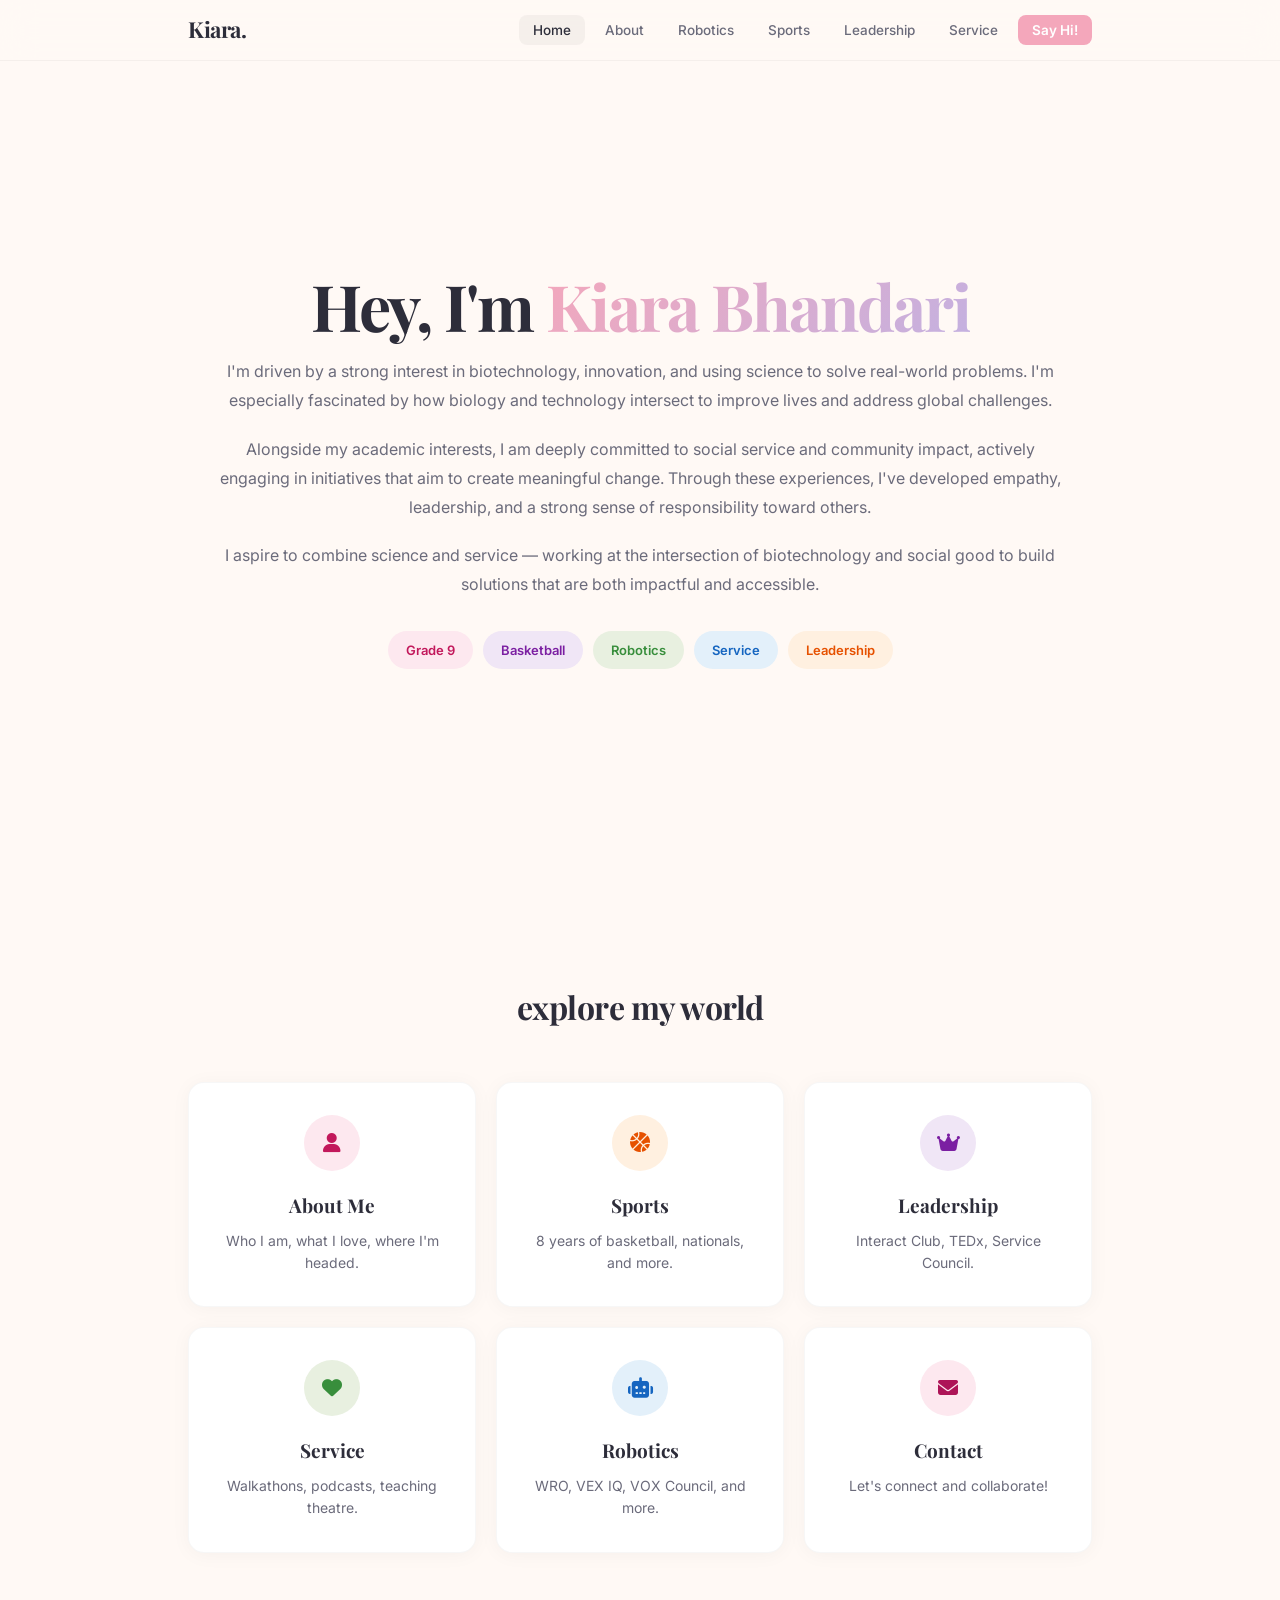
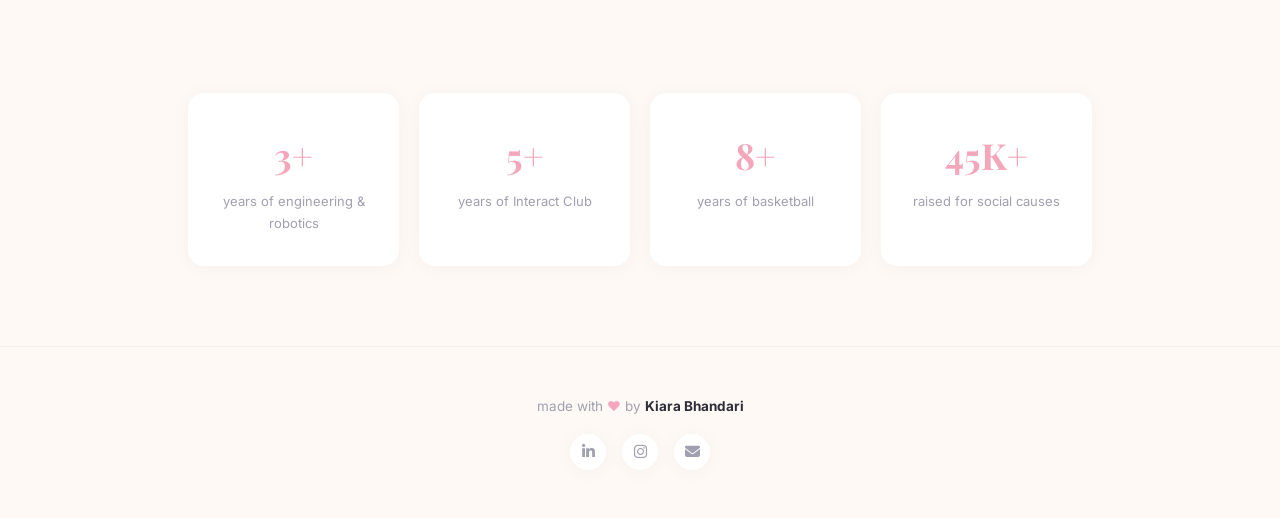
==== commit 5c97fb90: "Add robotics page, update nav, add social links" ====
--- a/index.html
+++ b/index.html
@@ -3,349 +3,122 @@
 <head>
   <meta charset="UTF-8">
   <meta name="viewport" content="width=device-width, initial-scale=1.0">
+  <meta http-equiv="Cache-Control" content="no-cache, no-store, must-revalidate">
+  <meta http-equiv="Pragma" content="no-cache">
+  <meta http-equiv="Expires" content="0">
   <title>Kiara Bhandari</title>
   <link rel="stylesheet" href="css/style.css">
-  <link rel="preconnect" href="https://fonts.googleapis.com">
-  <link href="https://fonts.googleapis.com/css2?family=DM+Sans:wght@400;500;700&family=Fraunces:wght@700;900&display=swap" rel="stylesheet">
   <link rel="stylesheet" href="https://cdnjs.cloudflare.com/ajax/libs/font-awesome/6.5.0/css/all.min.css">
 </head>
 <body>
 
-  <!-- Navigation -->
   <nav id="navbar">
     <div class="nav-container">
-      <a href="#hero" class="nav-logo">Kiara.</a>
-      <button class="nav-toggle" id="navToggle" aria-label="Toggle menu">
+      <a href="index.html" class="nav-logo">Kiara.</a>
+      <button class="nav-toggle" id="navToggle" aria-label="Menu">
         <span></span><span></span><span></span>
       </button>
       <ul class="nav-links" id="navLinks">
-        <li><a href="#about">About</a></li>
-        <li><a href="#experience">Experience</a></li>
-        <li><a href="#volunteer">Volunteer</a></li>
-        <li><a href="#projects">Projects</a></li>
-        <li><a href="#skills">Skills</a></li>
-        <li><a href="#contact" class="nav-cta">Say Hi!</a></li>
+        <li><a href="index.html" class="active">Home</a></li>
+        <li><a href="pages/about.html">About</a></li>
+        <li><a href="pages/robotics.html">Robotics</a></li>
+        <li><a href="pages/sports.html">Sports</a></li>
+        <li><a href="pages/leadership.html">Leadership</a></li>
+        <li><a href="pages/service.html">Service</a></li>
+        <li><a href="pages/contact.html" class="nav-cta">Say Hi!</a></li>
       </ul>
     </div>
   </nav>
 
-  <!-- Hero -->
-  <section id="hero">
-    <div class="container hero-content">
-      <div class="hero-badge">Open to opportunities</div>
-      <h1>Hey, I'm <span class="highlight">Kiara</span></h1>
-      <p class="hero-subtitle">A student who loves building cool things with code, leading teams, and making a difference.</p>
-      <div class="hero-actions">
-        <a href="#projects" class="btn btn-primary">See my work</a>
-        <a href="#contact" class="btn btn-secondary">Get in touch</a>
+  <section class="hero-home">
+    <div class="hero-home-content">
+      <h1>Hey, I'm <span class="colorful-name">Kiara Bhandari</span></h1>
+      <div class="hero-tagline">
+        <p>I'm driven by a strong interest in biotechnology, innovation, and using science to solve real-world problems. I'm especially fascinated by how biology and technology intersect to improve lives and address global challenges.</p>
+        <p>Alongside my academic interests, I am deeply committed to social service and community impact, actively engaging in initiatives that aim to create meaningful change. Through these experiences, I've developed empathy, leadership, and a strong sense of responsibility toward others.</p>
+        <p>I aspire to combine science and service — working at the intersection of biotechnology and social good to build solutions that are both impactful and accessible.</p>
       </div>
-      <div class="hero-socials">
-        <a href="https://github.com/" target="_blank" aria-label="GitHub"><i class="fab fa-github"></i></a>
-        <a href="https://linkedin.com/" target="_blank" aria-label="LinkedIn"><i class="fab fa-linkedin-in"></i></a>
-        <a href="mailto:kiara@example.com" aria-label="Email"><i class="fas fa-envelope"></i></a>
+      <div class="hero-badges">
+        <span class="badge pink">Grade 9</span>
+        <span class="badge lavender">Basketball</span>
+        <span class="badge sage">Robotics</span>
+        <span class="badge sky">Service</span>
+        <span class="badge peach">Leadership</span>
       </div>
     </div>
   </section>
 
-  <!-- About -->
-  <section id="about" class="section">
+  <section class="section">
     <div class="container">
-      <div class="section-header">
-        <span class="section-tag">About</span>
-        <h2>A little about me</h2>
+      <h2 class="section-title">explore my world</h2>
+      <div class="explore-grid">
+        <a href="pages/about.html" class="explore-card">
+          <div class="explore-icon pink-bg"><i class="fas fa-user"></i></div>
+          <h3>About Me</h3>
+          <p>Who I am, what I love, where I'm headed.</p>
+        </a>
+        <a href="pages/sports.html" class="explore-card">
+          <div class="explore-icon peach-bg"><i class="fas fa-basketball-ball"></i></div>
+          <h3>Sports</h3>
+          <p>8 years of basketball, nationals, and more.</p>
+        </a>
+        <a href="pages/leadership.html" class="explore-card">
+          <div class="explore-icon lavender-bg"><i class="fas fa-crown"></i></div>
+          <h3>Leadership</h3>
+          <p>Interact Club, TEDx, Service Council.</p>
+        </a>
+        <a href="pages/service.html" class="explore-card">
+          <div class="explore-icon sage-bg"><i class="fas fa-heart"></i></div>
+          <h3>Service</h3>
+          <p>Walkathons, podcasts, teaching theatre.</p>
+        </a>
+        <a href="pages/robotics.html" class="explore-card">
+          <div class="explore-icon sky-bg"><i class="fas fa-robot"></i></div>
+          <h3>Robotics</h3>
+          <p>WRO, VEX IQ, VOX Council, and more.</p>
+        </a>
+        <a href="pages/contact.html" class="explore-card">
+          <div class="explore-icon blush-bg"><i class="fas fa-envelope"></i></div>
+          <h3>Contact</h3>
+          <p>Let's connect and collaborate!</p>
+        </a>
       </div>
-      <div class="about-grid">
-        <div class="about-text">
-          <p>Hi! I'm <strong>Kiara</strong>, a curious and driven student passionate about technology, creativity, and community impact.</p>
-          <p>Whether I'm coding a new project, leading a robotics team, or volunteering at a local workshop, I bring energy and dedication to everything I do. I believe in learning by doing and pushing boundaries.</p>
-          <p>When I'm not at my desk, you'll find me playing sports, reading, or brainstorming my next big idea.</p>
-          <div class="about-tags">
-            <span class="tag">Problem Solver</span>
-            <span class="tag">Team Player</span>
-            <span class="tag">Fast Learner</span>
-            <span class="tag">Creative Thinker</span>
-          </div>
+    </div>
+  </section>
+
+  <section class="highlights">
+    <div class="container">
+      <div class="highlight-row">
+        <div class="highlight-big">
+          <span class="highlight-number">3+</span>
+          <span class="highlight-text">years of engineering & robotics</span>
         </div>
-        <div class="about-stats">
-          <div class="stat-card">
-            <span class="stat-number">10+</span>
-            <span class="stat-label">Projects built</span>
-          </div>
-          <div class="stat-card">
-            <span class="stat-number">5+</span>
-            <span class="stat-label">Certifications</span>
-          </div>
-          <div class="stat-card">
-            <span class="stat-number">3+</span>
-            <span class="stat-label">Years learning</span>
-          </div>
+        <div class="highlight-big">
+          <span class="highlight-number">5+</span>
+          <span class="highlight-text">years of Interact Club</span>
+        </div>
+        <div class="highlight-big">
+          <span class="highlight-number">8+</span>
+          <span class="highlight-text">years of basketball</span>
+        </div>
+        <div class="highlight-big">
+          <span class="highlight-number">45K+</span>
+          <span class="highlight-text">raised for social causes</span>
         </div>
       </div>
     </div>
   </section>
 
-  <!-- Experience -->
-  <section id="experience" class="section section-alt">
-    <div class="container">
-      <div class="section-header">
-        <span class="section-tag">Experience</span>
-        <h2>Where I've worked & learned</h2>
-      </div>
-      <div class="timeline">
-        <div class="timeline-item">
-          <div class="timeline-marker"></div>
-          <div class="timeline-card">
-            <span class="timeline-date">2024 - Present</span>
-            <h3>Web Development Intern</h3>
-            <h4>Company Name</h4>
-            <p>Built responsive web apps with modern frameworks. Worked with cross-functional teams to ship features on time.</p>
-            <div class="tag-row">
-              <span>HTML/CSS</span><span>JavaScript</span><span>React</span>
-            </div>
-          </div>
-        </div>
-        <div class="timeline-item">
-          <div class="timeline-marker"></div>
-          <div class="timeline-card">
-            <span class="timeline-date">2023 - 2024</span>
-            <h3>Student Researcher</h3>
-            <h4>School Science Program</h4>
-            <p>Researched machine learning applications in environmental science. Won recognition at the school science fair.</p>
-            <div class="tag-row">
-              <span>Python</span><span>ML</span><span>Research</span>
-            </div>
-          </div>
-        </div>
-        <div class="timeline-item">
-          <div class="timeline-marker"></div>
-          <div class="timeline-card">
-            <span class="timeline-date">2022 - 2023</span>
-            <h3>Team Lead - Robotics Club</h3>
-            <h4>School Robotics Championship</h4>
-            <p>Led a team of 5 to design and program robots. Secured top positions at district level competitions.</p>
-            <div class="tag-row">
-              <span>Arduino</span><span>Leadership</span><span>Robotics</span>
-            </div>
-          </div>
-        </div>
+  <footer>
+    <div class="container footer-content">
+      <p>made with <span class="heart">♥</span> by <strong>Kiara Bhandari</strong></p>
+      <div class="footer-links">
+        <a href="https://www.linkedin.com/in/kiara-bhandari-9919a62b8" target="_blank" aria-label="LinkedIn"><i class="fab fa-linkedin-in"></i></a>
+        <a href="https://www.instagram.com/bhandari_kiara" target="_blank" aria-label="Instagram"><i class="fab fa-instagram"></i></a>
+        <a href="mailto:kiubhandari2011@gmail.com" aria-label="Email"><i class="fas fa-envelope"></i></a>
       </div>
     </div>
-  </section>
-
-  <!-- Volunteer -->
-  <section id="volunteer" class="section">
-    <div class="container">
-      <div class="section-header">
-        <span class="section-tag">Volunteer</span>
-        <h2>Giving back matters to me</h2>
-      </div>
-      <div class="card-grid">
-        <div class="card">
-          <div class="card-icon green"><i class="fas fa-laptop-code"></i></div>
-          <h3>Community Tech Workshops</h3>
-          <p>Organized free coding workshops for underprivileged students, teaching programming and digital literacy.</p>
-          <span class="card-meta"><i class="fas fa-users"></i> 50+ students taught</span>
-        </div>
-        <div class="card">
-          <div class="card-icon coral"><i class="fas fa-seedling"></i></div>
-          <h3>Environmental Campaigns</h3>
-          <p>Volunteered for tree plantations, beach cleanups, and sustainability awareness drives.</p>
-          <span class="card-meta"><i class="fas fa-leaf"></i> 200+ trees planted</span>
-        </div>
-        <div class="card">
-          <div class="card-icon blue"><i class="fas fa-chalkboard-teacher"></i></div>
-          <h3>Peer Tutoring</h3>
-          <p>Helped fellow students with math, science, and computer science after school hours.</p>
-          <span class="card-meta"><i class="fas fa-user-graduate"></i> 30+ peers helped</span>
-        </div>
-        <div class="card">
-          <div class="card-icon yellow"><i class="fas fa-hand-holding-heart"></i></div>
-          <h3>Charity Fundraisers</h3>
-          <p>Organized fundraising events for local NGOs supporting education and healthcare for children.</p>
-          <span class="card-meta"><i class="fas fa-heart"></i> Raised 50K+</span>
-        </div>
-      </div>
-    </div>
-  </section>
-
-  <!-- Projects -->
-  <section id="projects" class="section section-alt">
-    <div class="container">
-      <div class="section-header">
-        <span class="section-tag">Projects</span>
-        <h2>Things I've built</h2>
-      </div>
-      <div class="filter-bar">
-        <button class="filter-btn active" data-filter="all">All</button>
-        <button class="filter-btn" data-filter="web">Web</button>
-        <button class="filter-btn" data-filter="ml">ML</button>
-        <button class="filter-btn" data-filter="other">Other</button>
-      </div>
-      <div class="project-grid">
-        <div class="project-card" data-category="web">
-          <div class="project-thumb"><i class="fas fa-globe"></i></div>
-          <div class="project-body">
-            <h3>Portfolio Website</h3>
-            <p>This site! Built with HTML, CSS, and JS. Clean, responsive, and personal.</p>
-            <div class="tag-row">
-              <span>HTML</span><span>CSS</span><span>JavaScript</span>
-            </div>
-            <div class="project-links">
-              <a href="#"><i class="fas fa-external-link-alt"></i> Live</a>
-              <a href="#"><i class="fab fa-github"></i> Code</a>
-            </div>
-          </div>
-        </div>
-        <div class="project-card" data-category="ml">
-          <div class="project-thumb"><i class="fas fa-water"></i></div>
-          <div class="project-body">
-            <h3>Lake Water Level Predictor</h3>
-            <p>Deep CNN model forecasting lake conditions using LANDSAT-7 satellite data for conservation.</p>
-            <div class="tag-row">
-              <span>Python</span><span>TensorFlow</span><span>CNN</span>
-            </div>
-            <div class="project-links">
-              <a href="#"><i class="fab fa-github"></i> Code</a>
-            </div>
-          </div>
-        </div>
-        <div class="project-card" data-category="web">
-          <div class="project-thumb"><i class="fas fa-robot"></i></div>
-          <div class="project-body">
-            <h3>AI Chatbot - YAGYA</h3>
-            <p>An NLP-powered chatbot for a science fair that answers science questions conversationally.</p>
-            <div class="tag-row">
-              <span>Python</span><span>NLP</span><span>Flask</span>
-            </div>
-            <div class="project-links">
-              <a href="#"><i class="fab fa-github"></i> Code</a>
-            </div>
-          </div>
-        </div>
-        <div class="project-card" data-category="other">
-          <div class="project-thumb"><i class="fas fa-shield-alt"></i></div>
-          <div class="project-body">
-            <h3>Cyber Kill Chain Demo</h3>
-            <p>Analyzing each phase of a cyber-attack using the Lockheed Martin framework.</p>
-            <div class="tag-row">
-              <span>Security</span><span>Networking</span>
-            </div>
-            <div class="project-links">
-              <a href="#"><i class="fab fa-github"></i> Code</a>
-            </div>
-          </div>
-        </div>
-        <div class="project-card" data-category="other">
-          <div class="project-thumb"><i class="fas fa-cogs"></i></div>
-          <div class="project-body">
-            <h3>IRC Robotics Project</h3>
-            <p>Top 20 nationally among 1,000+ teams in the Inter-School Robotics Championship.</p>
-            <div class="tag-row">
-              <span>Arduino</span><span>Robotics</span><span>C++</span>
-            </div>
-            <div class="project-links">
-              <a href="#"><i class="fab fa-github"></i> Code</a>
-            </div>
-          </div>
-        </div>
-        <div class="project-card" data-category="ml">
-          <div class="project-thumb"><i class="fas fa-dna"></i></div>
-          <div class="project-body">
-            <h3>Gene Editing Research</h3>
-            <p>Research on gene editing and COVID mutations. National scholarship finalist project.</p>
-            <div class="tag-row">
-              <span>Bioinformatics</span><span>Research</span>
-            </div>
-            <div class="project-links">
-              <a href="#"><i class="fas fa-file-alt"></i> Paper</a>
-            </div>
-          </div>
-        </div>
-      </div>
-    </div>
-  </section>
-
-  <!-- Skills -->
-  <section id="skills" class="section">
-    <div class="container">
-      <div class="section-header">
-        <span class="section-tag">Skills</span>
-        <h2>What I work with</h2>
-      </div>
-      <div class="skills-grid">
-        <div class="skill-group">
-          <h3>Languages</h3>
-          <div class="skill-pills">
-            <span class="pill">Python</span>
-            <span class="pill">JavaScript</span>
-            <span class="pill">HTML/CSS</span>
-            <span class="pill">C/C++</span>
-          </div>
-        </div>
-        <div class="skill-group">
-          <h3>Frameworks & Tools</h3>
-          <div class="skill-pills">
-            <span class="pill">React</span>
-            <span class="pill">TensorFlow</span>
-            <span class="pill">Flask</span>
-            <span class="pill">Git/GitHub</span>
-            <span class="pill">Arduino</span>
-            <span class="pill">Figma</span>
-          </div>
-        </div>
-        <div class="skill-group">
-          <h3>Soft Skills</h3>
-          <div class="skill-pills">
-            <span class="pill outline">Leadership</span>
-            <span class="pill outline">Communication</span>
-            <span class="pill outline">Teamwork</span>
-            <span class="pill outline">Problem Solving</span>
-            <span class="pill outline">Public Speaking</span>
-            <span class="pill outline">Time Management</span>
-          </div>
-        </div>
-      </div>
-    </div>
-  </section>
-
-  <!-- Contact -->
-  <section id="contact" class="section section-alt">
-    <div class="container">
-      <div class="section-header">
-        <span class="section-tag">Contact</span>
-        <h2>Let's connect</h2>
-      </div>
-      <div class="contact-grid">
-        <div class="contact-info">
-          <p>Got a project idea, a question, or just want to say hi? I'd love to hear from you!</p>
-          <div class="contact-links">
-            <a href="mailto:kiara@example.com"><i class="fas fa-envelope"></i> kiara@example.com</a>
-            <a href="https://github.com/" target="_blank"><i class="fab fa-github"></i> GitHub</a>
-            <a href="https://linkedin.com/" target="_blank"><i class="fab fa-linkedin-in"></i> LinkedIn</a>
-          </div>
-        </div>
-        <form class="contact-form" id="contactForm">
-          <div class="form-row">
-            <input type="text" placeholder="Your name" required>
-            <input type="email" placeholder="Your email" required>
-          </div>
-          <input type="text" placeholder="Subject" required>
-          <textarea rows="5" placeholder="Your message" required></textarea>
-          <button type="submit" class="btn btn-primary">Send message <i class="fas fa-arrow-right"></i></button>
-        </form>
-      </div>
-    </div>
-  </section>
-
-  <!-- Footer -->
-  <footer>
-    <div class="container footer-content">
-      <p>Designed & built by <strong>Kiara Bhandari</strong></p>
-      <p class="footer-copy">&copy; 2026</p>
-    </div>
   </footer>
-
-  <a href="#hero" class="back-to-top" id="backToTop"><i class="fas fa-arrow-up"></i></a>
 
   <script src="js/main.js"></script>
 </body>
--- a/css/style.css
+++ b/css/style.css
@@ -1,113 +1,111 @@
-/* ===== Variables ===== */
+/* ===== Soft Aesthetic Portfolio ===== */
+@import url('https://fonts.googleapis.com/css2?family=Playfair+Display:ital,wght@0,400;0,600;0,700;1,400&family=Inter:wght@300;400;500;600&display=swap');
+
 :root {
-  --coral: #FF6B6B;
-  --coral-dark: #E85555;
-  --mint: #4ECDC4;
-  --yellow: #FFE66D;
-  --purple: #7C5CFC;
-  --blue: #4DA8FF;
-  --green: #5CD85C;
-  --bg: #FFFFFF;
-  --bg-alt: #FFF8F0;
-  --text: #1A1A2E;
-  --text-light: #555570;
-  --text-muted: #999;
-  --radius: 12px;
-  --radius-lg: 20px;
-  --shadow: 0 4px 20px rgba(0,0,0,0.08);
-  --shadow-hover: 0 8px 30px rgba(0,0,0,0.12);
-  --font: 'DM Sans', sans-serif;
-  --font-display: 'Fraunces', serif;
-  --transition: 0.25s ease;
-}
-
-/* ===== Reset ===== */
-*, *::before, *::after {
-  margin: 0;
-  padding: 0;
-  box-sizing: border-box;
-}
+  --bg: #FFF9F5;
+  --bg-warm: #FFF5EE;
+  --bg-card: #FFFFFF;
+  --text: #2D2D3A;
+  --text-soft: #6B6B7B;
+  --text-muted: #A0A0B0;
+  --blush: #F4A7BB;
+  --lavender: #C3B1E1;
+  --sage: #B5C9A1;
+  --sky: #A7C7E7;
+  --peach: #F5CBA7;
+  --cream: #FFF3E6;
+  --rose: #E8A0BF;
+  --shadow: 0 2px 20px rgba(0,0,0,0.04);
+  --shadow-hover: 0 8px 30px rgba(0,0,0,0.08);
+  --radius: 16px;
+  --radius-sm: 10px;
+  --transition: 0.3s ease;
+  --font-display: 'Playfair Display', Georgia, serif;
+  --font-body: 'Inter', -apple-system, sans-serif;
+}
+
+* { margin: 0; padding: 0; box-sizing: border-box; }
 
 html {
   scroll-behavior: smooth;
-  scroll-padding-top: 80px;
 }
 
 body {
-  font-family: var(--font);
+  font-family: var(--font-body);
   background: var(--bg);
   color: var(--text);
   line-height: 1.7;
+  font-weight: 400;
+  -webkit-font-smoothing: antialiased;
 }
 
 a { text-decoration: none; color: inherit; }
 img { max-width: 100%; display: block; }
 
 .container {
-  max-width: 1100px;
+  max-width: 960px;
   margin: 0 auto;
-  padding: 0 24px;
+  padding: 0 28px;
 }
 
 /* ===== Nav ===== */
 #navbar {
   position: fixed;
-  top: 0;
-  left: 0;
-  right: 0;
+  top: 0; left: 0; right: 0;
   z-index: 100;
-  background: rgba(255,255,255,0.9);
-  backdrop-filter: blur(12px);
-  border-bottom: 1px solid rgba(0,0,0,0.06);
-  transition: var(--transition);
+  background: rgba(255, 249, 245, 0.85);
+  backdrop-filter: blur(16px);
+  border-bottom: 1px solid rgba(0,0,0,0.04);
 }
 
 .nav-container {
-  max-width: 1100px;
+  max-width: 960px;
   margin: 0 auto;
-  padding: 0 24px;
+  padding: 0 28px;
   display: flex;
   align-items: center;
   justify-content: space-between;
-  height: 64px;
+  height: 60px;
 }
 
 .nav-logo {
   font-family: var(--font-display);
-  font-size: 26px;
-  font-weight: 900;
-  color: var(--coral);
+  font-size: 22px;
+  font-weight: 700;
+  color: var(--text);
+  letter-spacing: -0.5px;
 }
 
 .nav-links {
   display: flex;
   list-style: none;
-  gap: 4px;
+  gap: 6px;
   align-items: center;
 }
 
 .nav-links a {
-  padding: 8px 16px;
+  padding: 7px 14px;
   border-radius: 8px;
-  font-size: 15px;
+  font-size: 13.5px;
   font-weight: 500;
-  color: var(--text-light);
-  transition: var(--transition);
-}
-
-.nav-links a:hover {
+  color: var(--text-soft);
+  transition: var(--transition);
+}
+
+.nav-links a:hover,
+.nav-links a.active {
   color: var(--text);
-  background: #f5f5f5;
+  background: rgba(0,0,0,0.04);
 }
 
 .nav-cta {
-  background: var(--coral) !important;
+  background: var(--blush) !important;
   color: white !important;
   font-weight: 600 !important;
 }
 
 .nav-cta:hover {
-  background: var(--coral-dark) !important;
+  opacity: 0.9;
 }
 
 .nav-toggle {
@@ -121,577 +119,729 @@
 }
 
 .nav-toggle span {
-  width: 24px;
-  height: 2px;
+  width: 22px;
+  height: 1.5px;
   background: var(--text);
-  border-radius: 2px;
-  transition: var(--transition);
-}
-
-/* ===== Section ===== */
-.section {
-  padding: 100px 0;
-}
-
-.section-alt {
-  background: var(--bg-alt);
-}
-
-.section-header {
+  transition: var(--transition);
+}
+
+/* ===== Page Hero ===== */
+.page-hero {
+  padding: 120px 0 60px;
   text-align: center;
-  margin-bottom: 56px;
-}
-
-.section-tag {
+}
+
+.page-hero h1 {
+  font-family: var(--font-display);
+  font-size: 48px;
+  font-weight: 700;
+  margin-bottom: 12px;
+  letter-spacing: -1px;
+}
+
+.page-subtitle {
+  font-size: 17px;
+  color: var(--text-soft);
+  max-width: 500px;
+  margin: 0 auto;
+}
+
+.back-link {
   display: inline-block;
-  padding: 6px 16px;
-  background: #FFF0E0;
-  color: var(--coral);
   font-size: 13px;
+  color: var(--text-muted);
+  margin-bottom: 24px;
+  transition: var(--transition);
+}
+
+.back-link:hover {
+  color: var(--text);
+}
+
+.back-link i {
+  margin-right: 6px;
+}
+
+/* ===== Home Hero ===== */
+.hero-home {
+  min-height: 100vh;
+  display: flex;
+  align-items: center;
+  justify-content: center;
+  text-align: center;
+  padding: 100px 28px 60px;
+}
+
+.hero-home h1 {
+  font-family: var(--font-display);
+  font-size: 64px;
   font-weight: 700;
-  text-transform: uppercase;
-  letter-spacing: 1px;
-  border-radius: 50px;
-  margin-bottom: 12px;
-}
-
-.section-header h2 {
-  font-family: var(--font-display);
-  font-size: 42px;
-  font-weight: 900;
-  color: var(--text);
-}
-
-/* ===== Hero ===== */
-#hero {
-  min-height: 100vh;
-  display: flex;
-  align-items: center;
-  padding-top: 64px;
-  background: linear-gradient(180deg, #FFF8F0 0%, #FFFFFF 100%);
-}
-
-.hero-content {
-  text-align: center;
-  max-width: 700px;
-}
-
-.hero-badge {
-  display: inline-block;
-  padding: 8px 20px;
-  background: #E8FFF0;
-  color: var(--green);
-  font-size: 14px;
-  font-weight: 600;
-  border-radius: 50px;
-  margin-bottom: 24px;
-}
-
-#hero h1 {
-  font-family: var(--font-display);
-  font-size: 64px;
-  font-weight: 900;
-  line-height: 1.15;
-  margin-bottom: 20px;
-}
-
-.highlight {
-  background: linear-gradient(135deg, var(--coral), var(--purple));
+  letter-spacing: -2px;
+  margin-bottom: 16px;
+  line-height: 1.1;
+}
+
+.colorful-name {
+  background: linear-gradient(135deg, #F4A7BB, #C3B1E1);
   -webkit-background-clip: text;
   -webkit-text-fill-color: transparent;
   background-clip: text;
 }
 
-.hero-subtitle {
+.hero-tagline {
+  font-size: 16px;
+  color: var(--text-soft);
+  max-width: 860px;
+  margin: 0 auto 32px;
+  line-height: 1.8;
+  text-align: center;
+}
+
+.hero-tagline p {
+  margin: 0 0 20px 0 !important;
+  padding: 0;
+}
+
+.hero-tagline p:last-child {
+  margin-bottom: 0 !important;
+}
+
+.hero-badges {
+  display: flex;
+  gap: 10px;
+  justify-content: center;
+  flex-wrap: wrap;
+}
+
+.badge {
+  padding: 8px 18px;
+  border-radius: 50px;
+  font-size: 13px;
+  font-weight: 600;
+}
+
+.badge.pink { background: #FDE8EF; color: #C2185B; }
+.badge.lavender { background: #F0E6F6; color: #7B1FA2; }
+.badge.sage { background: #E8F0E0; color: #388E3C; }
+.badge.sky { background: #E3F0FA; color: #1565C0; }
+.badge.peach { background: #FFF0E0; color: #E65100; }
+
+/* ===== Sections ===== */
+.section {
+  padding: 80px 0;
+}
+
+.section-title {
+  font-family: var(--font-display);
+  font-size: 32px;
+  font-weight: 700;
+  text-align: center;
+  margin-bottom: 48px;
+  letter-spacing: -0.5px;
+}
+
+/* ===== Explore Cards (Home) ===== */
+.explore-grid {
+  display: grid;
+  grid-template-columns: repeat(3, 1fr);
+  gap: 20px;
+}
+
+.explore-card {
+  background: var(--bg-card);
+  padding: 32px 28px;
+  border-radius: var(--radius);
+  box-shadow: var(--shadow);
+  transition: var(--transition);
+  display: block;
+  text-align: center;
+  border: 1px solid rgba(0,0,0,0.03);
+}
+
+.explore-card:hover {
+  transform: translateY(-4px);
+  box-shadow: var(--shadow-hover);
+}
+
+.explore-icon {
+  width: 56px;
+  height: 56px;
+  border-radius: 50%;
+  display: flex;
+  align-items: center;
+  justify-content: center;
   font-size: 20px;
-  color: var(--text-light);
-  max-width: 540px;
-  margin: 0 auto 32px;
-}
-
-.hero-actions {
-  display: flex;
-  gap: 12px;
-  justify-content: center;
-  margin-bottom: 32px;
-}
-
-.hero-socials {
-  display: flex;
-  gap: 12px;
-  justify-content: center;
-}
-
-.hero-socials a {
-  width: 44px;
-  height: 44px;
-  border-radius: 50%;
-  background: #f0f0f0;
-  display: flex;
-  align-items: center;
-  justify-content: center;
-  font-size: 18px;
-  color: var(--text-light);
-  transition: var(--transition);
-}
-
-.hero-socials a:hover {
-  background: var(--coral);
-  color: white;
-  transform: translateY(-2px);
-}
-
-/* ===== Buttons ===== */
-.btn {
-  display: inline-flex;
-  align-items: center;
-  gap: 8px;
-  padding: 14px 28px;
-  border-radius: 50px;
-  font-size: 15px;
-  font-weight: 600;
-  cursor: pointer;
-  border: none;
-  font-family: var(--font);
-  transition: var(--transition);
-}
-
-.btn-primary {
-  background: var(--coral);
-  color: white;
-}
-
-.btn-primary:hover {
-  background: var(--coral-dark);
-  transform: translateY(-2px);
-  box-shadow: 0 6px 20px rgba(255,107,107,0.35);
-}
-
-.btn-secondary {
-  background: #f0f0f0;
-  color: var(--text);
-}
-
-.btn-secondary:hover {
-  background: #e5e5e5;
-  transform: translateY(-2px);
-}
-
-/* ===== About ===== */
-.about-grid {
-  display: grid;
-  grid-template-columns: 1.3fr 1fr;
+  margin: 0 auto 18px;
+}
+
+.pink-bg { background: #FDE8EF; color: #C2185B; }
+.lavender-bg { background: #F0E6F6; color: #7B1FA2; }
+.sage-bg { background: #E8F0E0; color: #388E3C; }
+.sky-bg { background: #E3F0FA; color: #1565C0; }
+.peach-bg { background: #FFF0E0; color: #E65100; }
+.blush-bg { background: #FDE8EF; color: #AD1457; }
+
+.explore-card h3 {
+  font-family: var(--font-display);
+  font-size: 19px;
+  margin-bottom: 8px;
+}
+
+.explore-card p {
+  font-size: 14px;
+  color: var(--text-soft);
+  line-height: 1.6;
+}
+
+/* ===== Highlights Row ===== */
+.highlights {
+  padding: 60px 0 80px;
+}
+
+.highlight-row {
+  display: grid;
+  grid-template-columns: repeat(4, 1fr);
+  gap: 20px;
+  text-align: center;
+}
+
+.highlight-big {
+  background: var(--bg-card);
+  padding: 32px 20px;
+  border-radius: var(--radius);
+  box-shadow: var(--shadow);
+}
+
+.highlight-number {
+  font-family: var(--font-display);
+  font-size: 36px;
+  font-weight: 700;
+  color: var(--blush);
+  display: block;
+}
+
+.highlight-text {
+  font-size: 13px;
+  color: var(--text-muted);
+  margin-top: 4px;
+  display: block;
+}
+
+/* ===== About Layout ===== */
+.about-layout {
+  display: grid;
+  grid-template-columns: 1fr 1.5fr;
   gap: 48px;
   align-items: start;
-}
-
-.about-text p {
-  color: var(--text-light);
-  font-size: 17px;
+  margin-bottom: 60px;
+}
+
+.photo-placeholder {
+  background: var(--cream);
+  border-radius: var(--radius);
+  display: flex;
+  flex-direction: column;
+  align-items: center;
+  justify-content: center;
+  color: var(--text-muted);
+  gap: 8px;
+  border: 2px dashed rgba(0,0,0,0.08);
+}
+
+.photo-placeholder i {
+  font-size: 28px;
+  opacity: 0.5;
+}
+
+.photo-placeholder span {
+  font-size: 12px;
+  font-weight: 500;
+}
+
+.photo-placeholder.tall { height: 280px; }
+.photo-placeholder.wide { height: 220px; width: 100%; }
+.photo-placeholder.small { height: 160px; width: 100%; }
+.photo-placeholder.square { height: 200px; width: 200px; }
+
+.about-photo .photo-placeholder {
+  height: 320px;
+}
+
+.about-content h2 {
+  font-family: var(--font-display);
+  font-size: 30px;
+  margin-bottom: 20px;
+  letter-spacing: -0.5px;
+}
+
+.about-content p {
+  color: var(--text-soft);
   margin-bottom: 16px;
-}
-
-.about-text strong {
+  font-size: 15.5px;
+}
+
+.about-content strong {
   color: var(--text);
 }
 
-.about-tags {
-  display: flex;
-  flex-wrap: wrap;
-  gap: 10px;
-  margin-top: 24px;
-}
-
-.tag {
-  padding: 8px 18px;
+/* ===== Fun Facts ===== */
+.fun-facts h3 {
+  font-family: var(--font-display);
+  font-size: 24px;
+  margin-bottom: 24px;
+  text-align: center;
+}
+
+.facts-grid {
+  display: grid;
+  grid-template-columns: repeat(3, 1fr);
+  gap: 14px;
+}
+
+.fact-card {
+  background: var(--bg-card);
+  padding: 18px 20px;
+  border-radius: var(--radius-sm);
+  box-shadow: var(--shadow);
+  display: flex;
+  align-items: center;
+  gap: 12px;
+  font-size: 14px;
+  font-weight: 500;
+  transition: var(--transition);
+}
+
+.fact-card:hover {
+  transform: translateY(-2px);
+}
+
+.fact-card i {
+  color: var(--blush);
+  font-size: 16px;
+}
+
+/* ===== Sports Page ===== */
+.featured-sport {
+  display: grid;
+  grid-template-columns: 1.2fr 1fr;
+  gap: 48px;
+  align-items: start;
+  margin-bottom: 60px;
+}
+
+.featured-text h2 {
+  font-family: var(--font-display);
+  font-size: 32px;
+  margin-bottom: 16px;
+}
+
+.featured-text p {
+  color: var(--text-soft);
+  margin-bottom: 24px;
+  font-size: 15.5px;
+}
+
+.sport-badge {
+  display: inline-block;
+  padding: 5px 14px;
   background: #FFF0E0;
-  color: var(--coral);
+  color: #E65100;
+  font-size: 12px;
+  font-weight: 700;
   border-radius: 50px;
-  font-size: 14px;
-  font-weight: 600;
-}
-
-.about-stats {
+  text-transform: uppercase;
+  letter-spacing: 0.5px;
+  margin-bottom: 12px;
+}
+
+.achievement-list {
   display: flex;
   flex-direction: column;
   gap: 16px;
 }
 
-.stat-card {
-  background: var(--bg-alt);
-  padding: 28px;
-  border-radius: var(--radius);
+.achievement {
+  display: flex;
+  gap: 14px;
+  align-items: flex-start;
+}
+
+.achievement i {
+  color: var(--peach);
+  font-size: 16px;
+  margin-top: 3px;
+}
+
+.achievement strong {
+  display: block;
+  font-size: 14.5px;
+}
+
+.achievement span {
+  font-size: 13px;
+  color: var(--text-muted);
+}
+
+.featured-images {
+  display: flex;
+  flex-direction: column;
+  gap: 16px;
+}
+
+.section-subtitle {
+  font-family: var(--font-display);
+  font-size: 22px;
+  margin-bottom: 24px;
   text-align: center;
-  border: 2px solid transparent;
-  transition: var(--transition);
-}
-
-.stat-card:hover {
-  border-color: var(--coral);
-  transform: translateY(-2px);
-}
-
-.stat-number {
-  font-family: var(--font-display);
-  font-size: 40px;
-  font-weight: 900;
-  color: var(--coral);
-  display: block;
-}
-
-.stat-label {
-  font-size: 14px;
-  color: var(--text-muted);
-}
-
-/* ===== Timeline ===== */
-.timeline {
-  max-width: 700px;
-  margin: 0 auto;
-  position: relative;
-  padding-left: 32px;
-}
-
-.timeline::before {
-  content: '';
-  position: absolute;
-  left: 7px;
-  top: 0;
-  bottom: 0;
-  width: 3px;
-  background: #f0e0d0;
-  border-radius: 2px;
-}
-
-.timeline-item {
-  position: relative;
-  margin-bottom: 32px;
-}
-
-.timeline-marker {
-  position: absolute;
-  left: -28px;
-  top: 8px;
-  width: 17px;
-  height: 17px;
-  border-radius: 50%;
-  background: var(--coral);
-  border: 3px solid white;
-  box-shadow: 0 0 0 3px #f0e0d0;
-}
-
-.timeline-card {
-  background: white;
-  padding: 24px;
+}
+
+.other-sports-grid {
+  display: grid;
+  grid-template-columns: repeat(3, 1fr);
+  gap: 20px;
+}
+
+.sport-tile {
+  background: var(--bg-card);
+  padding: 32px 24px;
   border-radius: var(--radius);
   box-shadow: var(--shadow);
-  transition: var(--transition);
-}
-
-.timeline-card:hover {
-  box-shadow: var(--shadow-hover);
-  transform: translateX(6px);
-}
-
-.timeline-date {
-  font-size: 13px;
-  font-weight: 700;
-  color: var(--coral);
-  display: block;
+  text-align: center;
+  transition: var(--transition);
+}
+
+.sport-tile:hover {
+  transform: translateY(-3px);
+}
+
+.sport-tile-icon {
+  width: 52px;
+  height: 52px;
+  border-radius: 50%;
+  background: var(--cream);
+  display: flex;
+  align-items: center;
+  justify-content: center;
+  margin: 0 auto 16px;
+  font-size: 20px;
+  color: var(--peach);
+}
+
+.sport-tile h4 {
+  font-family: var(--font-display);
+  font-size: 18px;
   margin-bottom: 8px;
 }
 
-.timeline-card h3 {
-  font-size: 18px;
-  margin-bottom: 2px;
-}
-
-.timeline-card h4 {
+.sport-tile p {
   font-size: 14px;
-  color: var(--text-muted);
-  font-weight: 400;
-  margin-bottom: 10px;
-}
-
-.timeline-card p {
-  color: var(--text-light);
-  font-size: 15px;
-  margin-bottom: 14px;
-}
-
-.tag-row {
-  display: flex;
-  flex-wrap: wrap;
-  gap: 8px;
-}
-
-.tag-row span {
-  padding: 4px 12px;
-  background: #f5f0ff;
-  color: var(--purple);
-  border-radius: 20px;
-  font-size: 12px;
-  font-weight: 600;
-}
-
-/* ===== Card Grid (Volunteer) ===== */
-.card-grid {
-  display: grid;
-  grid-template-columns: repeat(2, 1fr);
-  gap: 24px;
-}
-
-.card {
-  background: white;
+  color: var(--text-soft);
+}
+
+/* ===== Leadership Page ===== */
+.leadership-grid {
+  display: grid;
+  grid-template-columns: 1fr;
+  gap: 20px;
+}
+
+.leadership-card {
+  background: var(--bg-card);
   padding: 32px;
   border-radius: var(--radius);
   box-shadow: var(--shadow);
   transition: var(--transition);
 }
 
-.card:hover {
+.leadership-card:hover {
   box-shadow: var(--shadow-hover);
-  transform: translateY(-4px);
-}
-
-.card-icon {
-  width: 52px;
-  height: 52px;
-  border-radius: var(--radius);
+}
+
+.leadership-card.big {
+  grid-column: 1 / -1;
+  padding: 40px;
+}
+
+.leadership-header {
+  display: flex;
+  align-items: center;
+  gap: 16px;
+  margin-bottom: 16px;
+}
+
+.leadership-icon {
+  width: 48px;
+  height: 48px;
+  border-radius: var(--radius-sm);
   display: flex;
   align-items: center;
   justify-content: center;
+  font-size: 20px;
+  flex-shrink: 0;
+}
+
+.leadership-header h2,
+.leadership-header h3 {
+  font-family: var(--font-display);
   font-size: 22px;
-  margin-bottom: 20px;
-}
-
-.card-icon.green {
-  background: #E8FFF0;
-  color: var(--green);
-}
-
-.card-icon.coral {
-  background: #FFE8E8;
-  color: var(--coral);
-}
-
-.card-icon.blue {
-  background: #E8F4FF;
-  color: var(--blue);
-}
-
-.card-icon.yellow {
-  background: #FFF8E0;
-  color: #E6B800;
-}
-
-.card h3 {
+  letter-spacing: -0.3px;
+}
+
+.leadership-header h3 {
   font-size: 18px;
-  margin-bottom: 10px;
-}
-
-.card p {
-  color: var(--text-light);
-  font-size: 15px;
-  margin-bottom: 14px;
-}
-
-.card-meta {
+}
+
+.years {
   font-size: 13px;
   color: var(--text-muted);
 }
 
-.card-meta i {
-  margin-right: 4px;
-}
-
-/* ===== Projects ===== */
-.filter-bar {
-  display: flex;
-  justify-content: center;
+.leadership-card p {
+  color: var(--text-soft);
+  font-size: 15px;
+  margin-bottom: 16px;
+}
+
+.roles-timeline {
+  display: flex;
+  flex-wrap: wrap;
+  gap: 12px;
+  margin-bottom: 20px;
+}
+
+.role-item {
+  display: flex;
+  align-items: center;
   gap: 10px;
-  margin-bottom: 40px;
-  flex-wrap: wrap;
-}
-
-.filter-btn {
-  padding: 10px 22px;
-  border-radius: 50px;
-  background: #f0f0f0;
-  border: none;
-  font-size: 14px;
-  font-weight: 600;
-  color: var(--text-light);
-  cursor: pointer;
-  font-family: var(--font);
-  transition: var(--transition);
-}
-
-.filter-btn:hover {
-  background: #e5e5e5;
-}
-
-.filter-btn.active {
-  background: var(--coral);
-  color: white;
-}
-
-.project-grid {
-  display: grid;
-  grid-template-columns: repeat(3, 1fr);
-  gap: 24px;
-}
-
-.project-card {
-  background: white;
-  border-radius: var(--radius);
-  overflow: hidden;
-  box-shadow: var(--shadow);
-  transition: var(--transition);
-}
-
-.project-card.hidden {
-  display: none;
-}
-
-.project-card:hover {
-  box-shadow: var(--shadow-hover);
-  transform: translateY(-4px);
-}
-
-.project-thumb {
-  height: 160px;
-  display: flex;
-  align-items: center;
-  justify-content: center;
-  font-size: 48px;
-  background: linear-gradient(135deg, #FFF8F0, #F0E8FF);
-}
-
-.project-card:nth-child(1) .project-thumb { color: var(--coral); }
-.project-card:nth-child(2) .project-thumb { color: var(--blue); }
-.project-card:nth-child(3) .project-thumb { color: var(--purple); }
-.project-card:nth-child(4) .project-thumb { color: var(--mint); }
-.project-card:nth-child(5) .project-thumb { color: var(--yellow); }
-.project-card:nth-child(6) .project-thumb { color: var(--green); }
-
-.project-body {
-  padding: 24px;
-}
-
-.project-body h3 {
-  font-size: 17px;
-  margin-bottom: 8px;
-}
-
-.project-body p {
-  color: var(--text-light);
-  font-size: 14px;
-  margin-bottom: 14px;
-  line-height: 1.6;
-}
-
-.project-links {
-  display: flex;
-  gap: 16px;
-  margin-top: 14px;
-}
-
-.project-links a {
+  padding: 10px 16px;
+  background: var(--bg);
+  border-radius: var(--radius-sm);
+}
+
+.role-year {
+  font-size: 12px;
+  font-weight: 700;
+  color: var(--blush);
+}
+
+.role-title {
   font-size: 13px;
   font-weight: 600;
-  color: var(--coral);
-  transition: var(--transition);
-}
-
-.project-links a:hover {
-  color: var(--coral-dark);
-}
-
-.project-links a i {
-  margin-right: 4px;
-}
-
-/* ===== Skills ===== */
-.skills-grid {
+}
+
+.tag-row {
+  display: flex;
+  flex-wrap: wrap;
+  gap: 8px;
+  margin-bottom: 16px;
+}
+
+.tag-row span {
+  padding: 5px 14px;
+  background: #F0E6F6;
+  color: #7B1FA2;
+  border-radius: 50px;
+  font-size: 12px;
+  font-weight: 600;
+}
+
+.photo-row {
+  display: grid;
+  grid-template-columns: 1fr 1fr;
+  gap: 14px;
+}
+
+/* ===== Service Page ===== */
+.service-stack {
   display: flex;
   flex-direction: column;
-  gap: 36px;
-}
-
-.skill-group h3 {
-  font-size: 16px;
+  gap: 60px;
+}
+
+.service-block {
+  display: grid;
+  grid-template-columns: 1fr 1fr;
+  gap: 40px;
+  align-items: center;
+}
+
+.service-block.reverse {
+  direction: rtl;
+}
+
+.service-block.reverse > * {
+  direction: ltr;
+}
+
+.service-label {
+  display: inline-block;
+  padding: 5px 14px;
+  background: #E8F0E0;
+  color: #388E3C;
+  font-size: 12px;
+  font-weight: 700;
+  border-radius: 50px;
+  text-transform: uppercase;
+  letter-spacing: 0.5px;
+  margin-bottom: 12px;
+}
+
+.service-text h2 {
+  font-family: var(--font-display);
+  font-size: 28px;
+  margin-bottom: 14px;
+}
+
+.service-text p {
+  color: var(--text-soft);
+  font-size: 15.5px;
+  margin-bottom: 16px;
+}
+
+.service-text blockquote {
+  border-left: 3px solid var(--sage);
+  padding-left: 16px;
+  font-style: italic;
   color: var(--text-muted);
+  font-size: 14.5px;
+  margin: 16px 0;
+}
+
+.service-stats {
+  display: flex;
+  gap: 32px;
+  margin-top: 20px;
+}
+
+.mini-stat-num {
+  font-family: var(--font-display);
+  font-size: 28px;
+  font-weight: 700;
+  color: var(--sage);
+  display: block;
+}
+
+.mini-stat-label {
+  font-size: 12px;
+  color: var(--text-muted);
+}
+
+.project-pills {
+  display: flex;
+  flex-wrap: wrap;
+  gap: 8px;
+  margin-top: 12px;
+}
+
+.pill {
+  padding: 8px 16px;
+  border-radius: 50px;
+  font-size: 13px;
+  font-weight: 600;
+  background: #E8F0E0;
+  color: #388E3C;
+}
+
+.photo-grid-small {
+  display: grid;
+  grid-template-columns: 1fr 1fr;
+  gap: 12px;
+}
+
+/* ===== Activities Page ===== */
+.activities-grid {
+  display: grid;
+  grid-template-columns: repeat(2, 1fr);
+  gap: 20px;
+}
+
+.activity-card {
+  background: var(--bg-card);
+  padding: 32px;
+  border-radius: var(--radius);
+  box-shadow: var(--shadow);
+  transition: var(--transition);
+}
+
+.activity-card:hover {
+  transform: translateY(-3px);
+  box-shadow: var(--shadow-hover);
+}
+
+.activity-icon {
+  width: 48px;
+  height: 48px;
+  border-radius: var(--radius-sm);
+  display: flex;
+  align-items: center;
+  justify-content: center;
+  font-size: 20px;
+  margin-bottom: 18px;
+}
+
+.activity-card h3 {
+  font-family: var(--font-display);
+  font-size: 19px;
+  margin-bottom: 10px;
+}
+
+.activity-card p {
+  font-size: 14.5px;
+  color: var(--text-soft);
   margin-bottom: 14px;
-}
-
-.skill-pills {
-  display: flex;
-  flex-wrap: wrap;
-  gap: 10px;
-}
-
-.pill {
-  padding: 10px 20px;
-  border-radius: 50px;
-  font-size: 15px;
-  font-weight: 600;
-  background: #FFF0E0;
-  color: var(--coral);
-  transition: var(--transition);
-}
-
-.pill:hover {
-  background: var(--coral);
-  color: white;
-}
-
-.pill.outline {
-  background: white;
-  color: var(--text-light);
-  border: 2px solid #e5e5e5;
-}
-
-.pill.outline:hover {
-  border-color: var(--purple);
-  color: var(--purple);
-  background: #f5f0ff;
-}
-
-/* ===== Contact ===== */
-.contact-grid {
-  display: grid;
-  grid-template-columns: 1fr 1.5fr;
+  line-height: 1.65;
+}
+
+/* ===== Contact Page ===== */
+.contact-layout {
+  display: grid;
+  grid-template-columns: 1fr 1.4fr;
   gap: 48px;
   align-items: start;
 }
 
+.contact-info h3 {
+  font-family: var(--font-display);
+  font-size: 24px;
+  margin-bottom: 14px;
+}
+
 .contact-info p {
-  color: var(--text-light);
-  font-size: 17px;
-  margin-bottom: 24px;
+  color: var(--text-soft);
+  font-size: 15.5px;
+  margin-bottom: 28px;
 }
 
 .contact-links {
   display: flex;
   flex-direction: column;
+  gap: 14px;
+}
+
+.contact-links a {
+  display: flex;
+  align-items: center;
   gap: 12px;
-}
-
-.contact-links a {
+  font-size: 15px;
+  color: var(--text);
+  font-weight: 500;
+  transition: var(--transition);
+}
+
+.contact-links a:hover {
+  color: var(--blush);
+}
+
+.contact-links a i {
+  width: 40px;
+  height: 40px;
+  border-radius: 50%;
+  background: var(--cream);
+  display: flex;
+  align-items: center;
+  justify-content: center;
+  color: var(--blush);
   font-size: 16px;
-  font-weight: 500;
-  color: var(--text);
-  transition: var(--transition);
-}
-
-.contact-links a:hover {
-  color: var(--coral);
-}
-
-.contact-links a i {
-  margin-right: 8px;
-  color: var(--coral);
 }
 
 .contact-form {
@@ -710,87 +860,100 @@
 .contact-form textarea {
   width: 100%;
   padding: 14px 18px;
-  border: 2px solid #e5e5e5;
-  border-radius: var(--radius);
-  font-size: 15px;
-  font-family: var(--font);
+  border: 1.5px solid rgba(0,0,0,0.08);
+  border-radius: var(--radius-sm);
+  font-size: 14.5px;
+  font-family: var(--font-body);
   color: var(--text);
   outline: none;
   transition: var(--transition);
-  background: white;
+  background: var(--bg-card);
 }
 
 .contact-form input:focus,
 .contact-form textarea:focus {
-  border-color: var(--coral);
+  border-color: var(--blush);
 }
 
 .contact-form textarea {
   resize: vertical;
-}
-
-.contact-form .btn {
-  align-self: flex-start;
+  min-height: 120px;
+}
+
+.btn {
+  display: inline-flex;
+  align-items: center;
+  gap: 8px;
+  padding: 14px 28px;
+  border-radius: 50px;
+  font-size: 14.5px;
+  font-weight: 600;
+  cursor: pointer;
+  border: none;
+  font-family: var(--font-body);
+  transition: var(--transition);
+  width: fit-content;
+}
+
+.btn-primary {
+  background: var(--blush);
+  color: white;
+}
+
+.btn-primary:hover {
+  opacity: 0.9;
+  transform: translateY(-1px);
 }
 
 /* ===== Footer ===== */
 footer {
-  padding: 40px 0;
-  border-top: 1px solid #f0f0f0;
-}
-
-.footer-content {
+  padding: 48px 0;
   text-align: center;
-}
-
-footer p {
+  border-top: 1px solid rgba(0,0,0,0.04);
+}
+
+.footer-content p {
   color: var(--text-muted);
-  font-size: 14px;
-}
-
-footer strong {
-  color: var(--coral);
-}
-
-.footer-copy {
-  margin-top: 4px;
-  font-size: 12px;
-}
-
-/* ===== Back to Top ===== */
-.back-to-top {
-  position: fixed;
-  bottom: 28px;
-  right: 28px;
-  width: 46px;
-  height: 46px;
+  font-size: 13.5px;
+}
+
+.footer-content strong {
+  color: var(--text);
+}
+
+.heart {
+  color: var(--blush);
+}
+
+.footer-links {
+  display: flex;
+  gap: 16px;
+  justify-content: center;
+  margin-top: 16px;
+}
+
+.footer-links a {
+  width: 36px;
+  height: 36px;
   border-radius: 50%;
-  background: var(--coral);
-  color: white;
+  background: var(--bg-card);
   display: flex;
   align-items: center;
   justify-content: center;
-  font-size: 16px;
-  opacity: 0;
-  visibility: hidden;
-  transition: var(--transition);
-  box-shadow: 0 4px 14px rgba(255,107,107,0.4);
-  z-index: 99;
-}
-
-.back-to-top.visible {
-  opacity: 1;
-  visibility: visible;
-}
-
-.back-to-top:hover {
-  transform: translateY(-3px);
-}
-
-/* ===== Scroll animations ===== */
+  color: var(--text-muted);
+  font-size: 15px;
+  box-shadow: var(--shadow);
+  transition: var(--transition);
+}
+
+.footer-links a:hover {
+  color: var(--blush);
+}
+
+/* ===== Scroll Animation ===== */
 .fade-up {
   opacity: 0;
-  transform: translateY(24px);
+  transform: translateY(20px);
   transition: opacity 0.5s ease, transform 0.5s ease;
 }
 
@@ -799,13 +962,28 @@
   transform: translateY(0);
 }
 
+/* Clickable images */
+a > img {
+  cursor: pointer;
+  transition: transform 0.3s ease, box-shadow 0.3s ease;
+}
+
+a > img:hover {
+  transform: scale(1.02);
+  box-shadow: 0 4px 20px rgba(0,0,0,0.1);
+}
+
 /* ===== Responsive ===== */
 @media (max-width: 900px) {
-  #hero h1 { font-size: 44px; }
-  .section-header h2 { font-size: 34px; }
-  .about-grid { grid-template-columns: 1fr; }
-  .project-grid { grid-template-columns: repeat(2, 1fr); }
-  .contact-grid { grid-template-columns: 1fr; }
+  .hero-home h1 { font-size: 44px; }
+  .explore-grid { grid-template-columns: repeat(2, 1fr); }
+  .highlight-row { grid-template-columns: repeat(2, 1fr); }
+  .about-layout { grid-template-columns: 1fr; }
+  .featured-sport { grid-template-columns: 1fr; }
+  .service-block { grid-template-columns: 1fr; }
+  .service-block.reverse { direction: ltr; }
+  .contact-layout { grid-template-columns: 1fr; }
+  .activities-grid { grid-template-columns: 1fr; }
 }
 
 @media (max-width: 640px) {
@@ -813,26 +991,26 @@
 
   .nav-links {
     position: fixed;
-    top: 0;
-    right: -100%;
+    top: 0; right: -100%;
     width: 260px;
     height: 100vh;
-    background: white;
+    background: var(--bg);
     flex-direction: column;
     padding: 80px 24px 24px;
-    gap: 8px;
+    gap: 6px;
     transition: right 0.3s ease;
-    box-shadow: -6px 0 20px rgba(0,0,0,0.1);
+    box-shadow: -4px 0 20px rgba(0,0,0,0.08);
   }
 
   .nav-links.open { right: 0; }
 
-  #hero h1 { font-size: 36px; }
-  .hero-subtitle { font-size: 17px; }
-  .hero-actions { flex-direction: column; align-items: center; }
-  .section { padding: 64px 0; }
-  .section-header h2 { font-size: 28px; }
-  .card-grid { grid-template-columns: 1fr; }
-  .project-grid { grid-template-columns: 1fr; }
+  .hero-home h1 { font-size: 36px; letter-spacing: -1px; }
+  .page-hero h1 { font-size: 36px; }
+  .explore-grid { grid-template-columns: 1fr; }
+  .highlight-row { grid-template-columns: 1fr; }
+  .facts-grid { grid-template-columns: 1fr; }
+  .other-sports-grid { grid-template-columns: 1fr; }
+  .photo-row { grid-template-columns: 1fr; }
   .form-row { grid-template-columns: 1fr; }
-}
+  .photo-grid-small { grid-template-columns: 1fr; }
+}
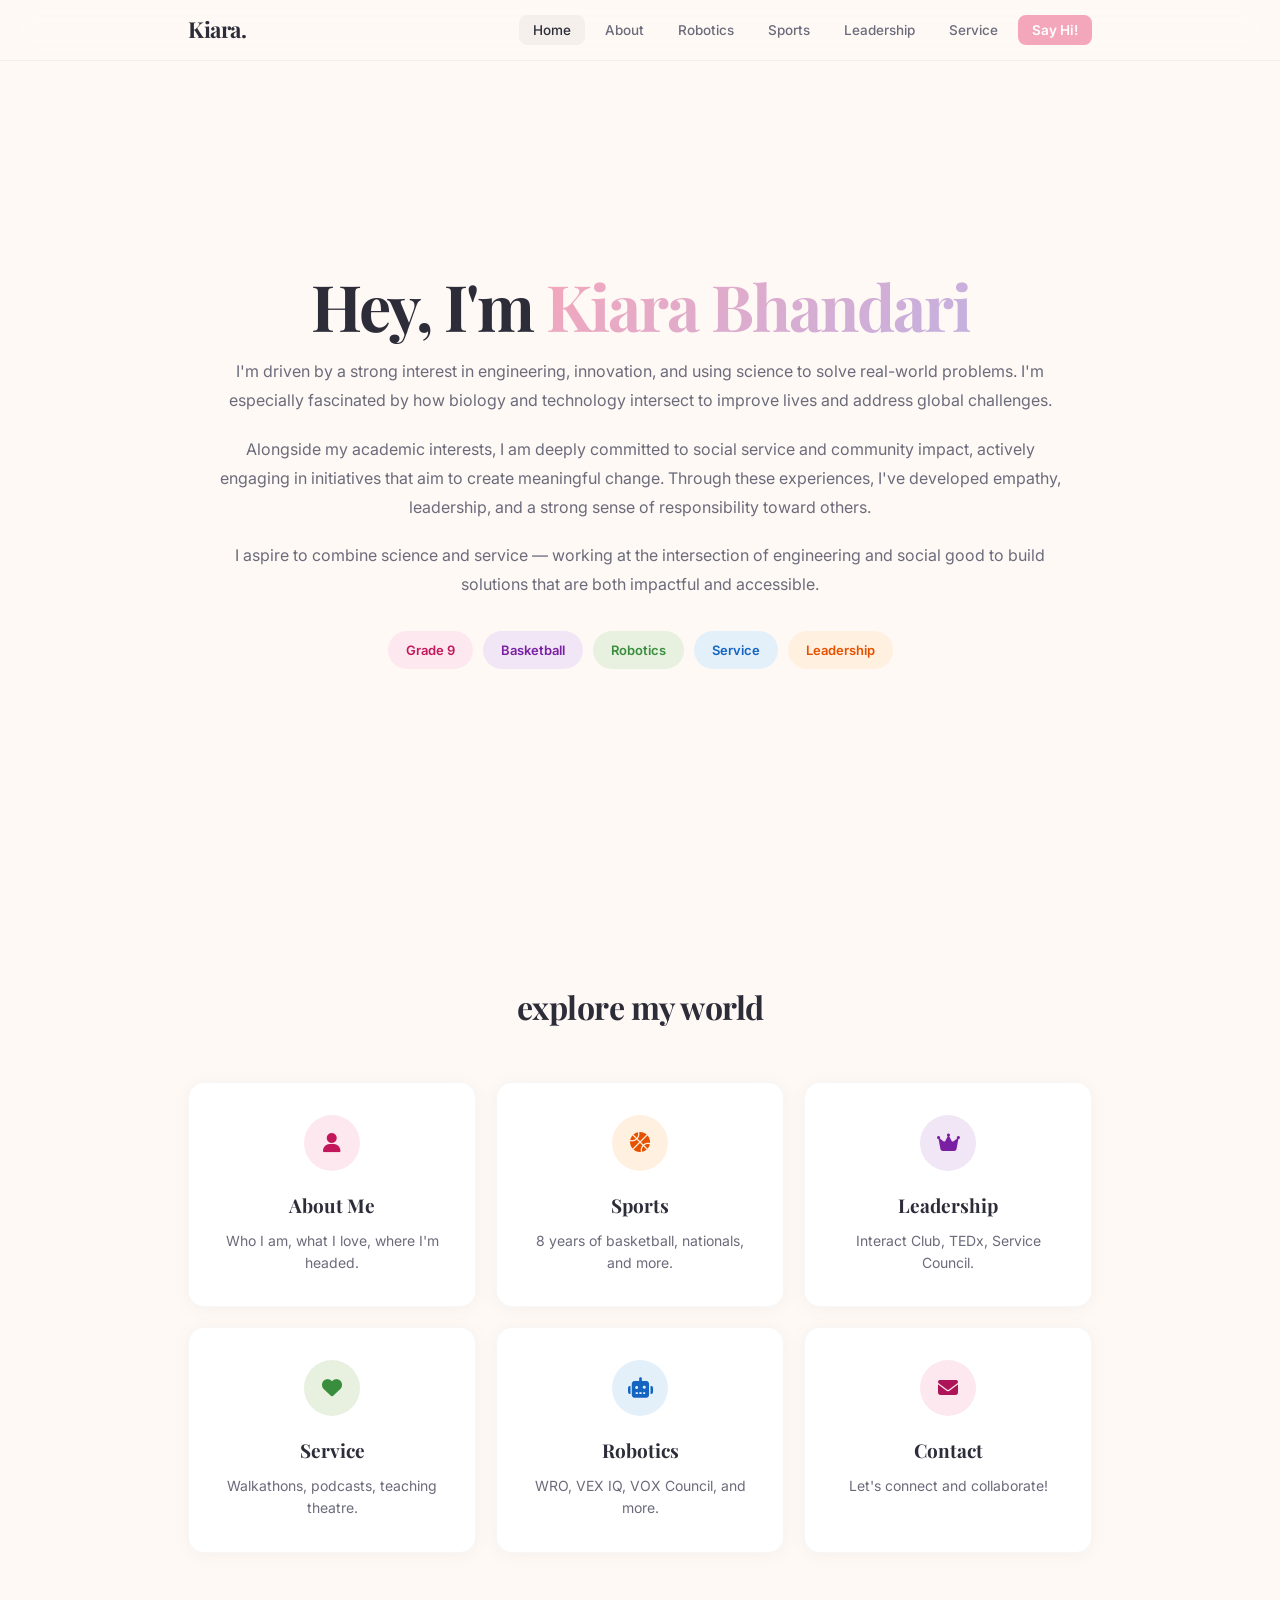
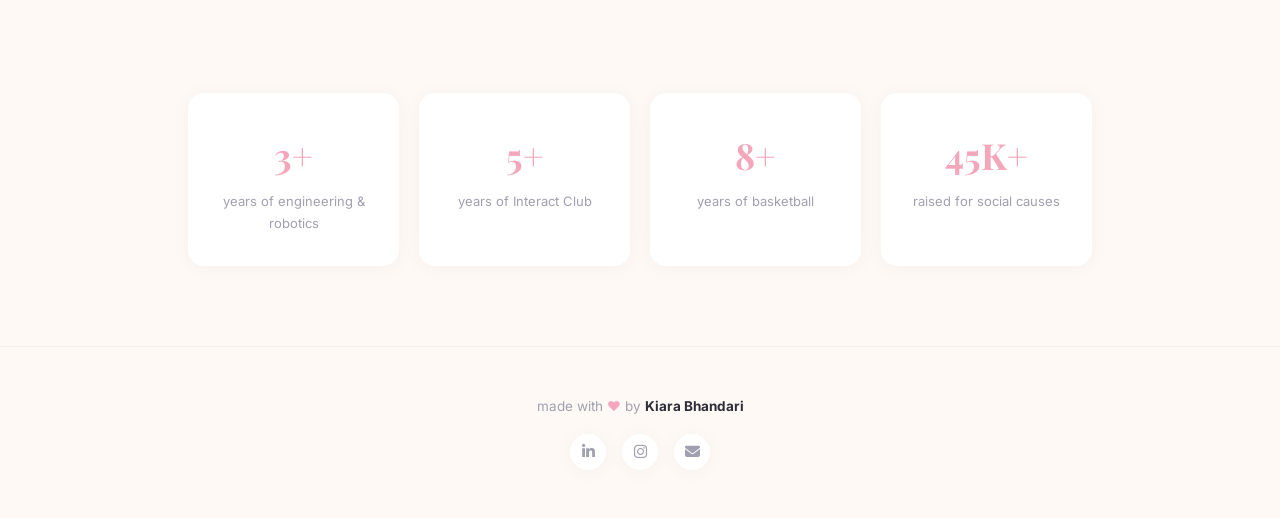
==== commit 2d6553b5: "Replace biotech with engineering" ====
--- a/index.html
+++ b/index.html
@@ -34,9 +34,9 @@
     <div class="hero-home-content">
       <h1>Hey, I'm <span class="colorful-name">Kiara Bhandari</span></h1>
       <div class="hero-tagline">
-        <p>I'm driven by a strong interest in biotechnology, innovation, and using science to solve real-world problems. I'm especially fascinated by how biology and technology intersect to improve lives and address global challenges.</p>
+        <p>I'm driven by a strong interest in engineering, innovation, and using science to solve real-world problems. I'm especially fascinated by how biology and technology intersect to improve lives and address global challenges.</p>
         <p>Alongside my academic interests, I am deeply committed to social service and community impact, actively engaging in initiatives that aim to create meaningful change. Through these experiences, I've developed empathy, leadership, and a strong sense of responsibility toward others.</p>
-        <p>I aspire to combine science and service — working at the intersection of biotechnology and social good to build solutions that are both impactful and accessible.</p>
+        <p>I aspire to combine science and service — working at the intersection of engineering and social good to build solutions that are both impactful and accessible.</p>
       </div>
       <div class="hero-badges">
         <span class="badge pink">Grade 9</span>
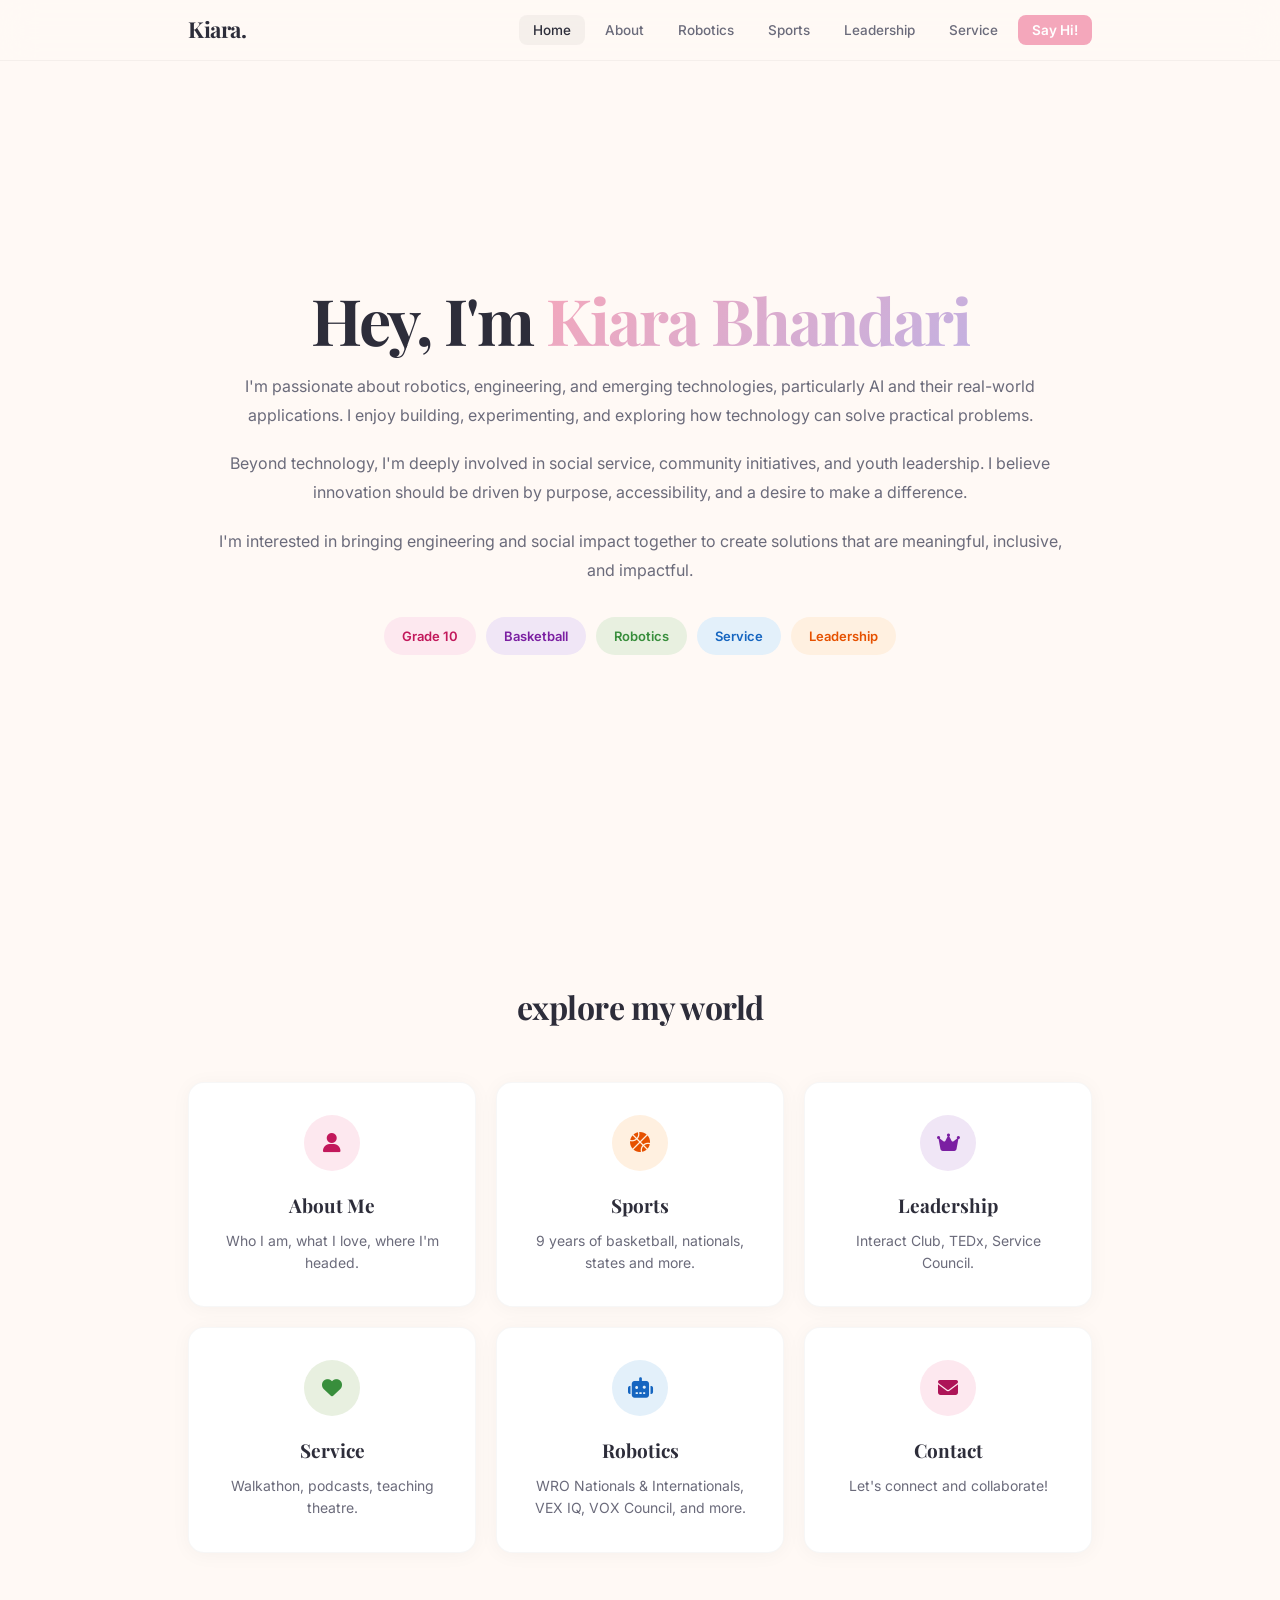
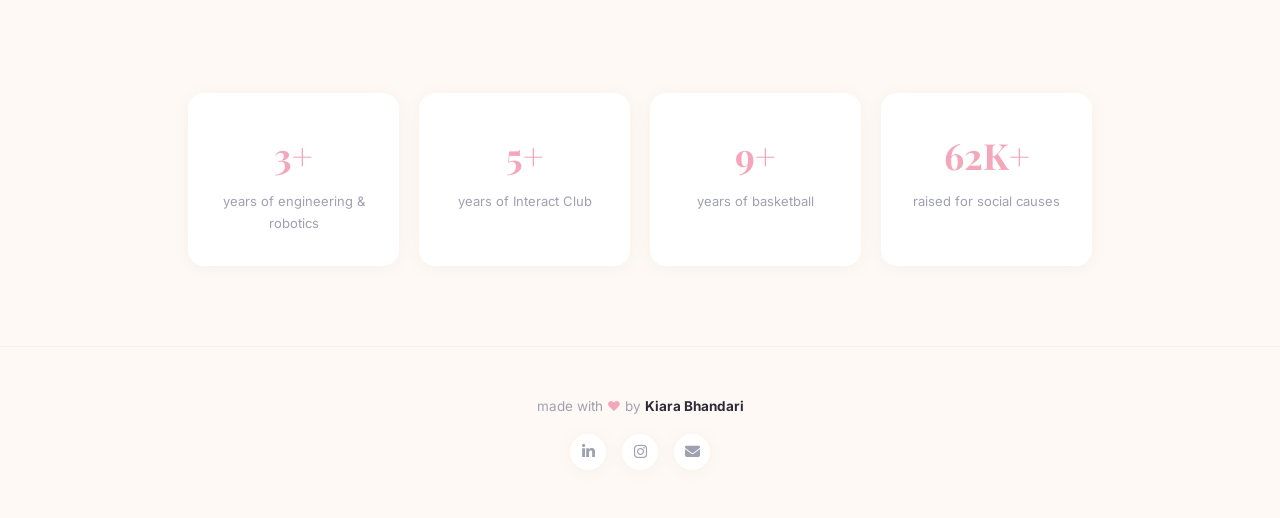
==== commit c4a33c0a: "Update personal achievements and interests in index.html" ====
--- a/index.html
+++ b/index.html
@@ -34,12 +34,12 @@
     <div class="hero-home-content">
       <h1>Hey, I'm <span class="colorful-name">Kiara Bhandari</span></h1>
       <div class="hero-tagline">
-        <p>I'm driven by a strong interest in engineering, innovation, and using science to solve real-world problems. I'm especially fascinated by how biology and technology intersect to improve lives and address global challenges.</p>
-        <p>Alongside my academic interests, I am deeply committed to social service and community impact, actively engaging in initiatives that aim to create meaningful change. Through these experiences, I've developed empathy, leadership, and a strong sense of responsibility toward others.</p>
-        <p>I aspire to combine science and service — working at the intersection of engineering and social good to build solutions that are both impactful and accessible.</p>
+        <p>I'm passionate about robotics, engineering, and emerging technologies, particularly AI and their real-world applications. I enjoy building, experimenting, and exploring how technology can solve practical problems.</p>
+        <p>Beyond technology, I'm deeply involved in social service, community initiatives, and youth leadership. I believe innovation should be driven by purpose, accessibility, and a desire to make a difference.</p>
+        <p>I'm interested in bringing engineering and social impact together to create solutions that are meaningful, inclusive, and impactful.</p>
       </div>
       <div class="hero-badges">
-        <span class="badge pink">Grade 9</span>
+        <span class="badge pink">Grade 10</span>
         <span class="badge lavender">Basketball</span>
         <span class="badge sage">Robotics</span>
         <span class="badge sky">Service</span>
@@ -60,7 +60,7 @@
         <a href="pages/sports.html" class="explore-card">
           <div class="explore-icon peach-bg"><i class="fas fa-basketball-ball"></i></div>
           <h3>Sports</h3>
-          <p>8 years of basketball, nationals, and more.</p>
+          <p>9 years of basketball, nationals, states and more.</p>
         </a>
         <a href="pages/leadership.html" class="explore-card">
           <div class="explore-icon lavender-bg"><i class="fas fa-crown"></i></div>
@@ -70,12 +70,12 @@
         <a href="pages/service.html" class="explore-card">
           <div class="explore-icon sage-bg"><i class="fas fa-heart"></i></div>
           <h3>Service</h3>
-          <p>Walkathons, podcasts, teaching theatre.</p>
+          <p>Walkathon, podcasts, teaching theatre.</p>
         </a>
         <a href="pages/robotics.html" class="explore-card">
           <div class="explore-icon sky-bg"><i class="fas fa-robot"></i></div>
           <h3>Robotics</h3>
-          <p>WRO, VEX IQ, VOX Council, and more.</p>
+          <p>WRO Nationals & Internationals, VEX IQ, VOX Council, and more.</p>
         </a>
         <a href="pages/contact.html" class="explore-card">
           <div class="explore-icon blush-bg"><i class="fas fa-envelope"></i></div>
@@ -98,11 +98,11 @@
           <span class="highlight-text">years of Interact Club</span>
         </div>
         <div class="highlight-big">
-          <span class="highlight-number">8+</span>
+          <span class="highlight-number">9+</span>
           <span class="highlight-text">years of basketball</span>
         </div>
         <div class="highlight-big">
-          <span class="highlight-number">45K+</span>
+          <span class="highlight-number">62K+</span>
           <span class="highlight-text">raised for social causes</span>
         </div>
       </div>
@@ -123,3 +123,4 @@
   <script src="js/main.js"></script>
 </body>
 </html>
+
